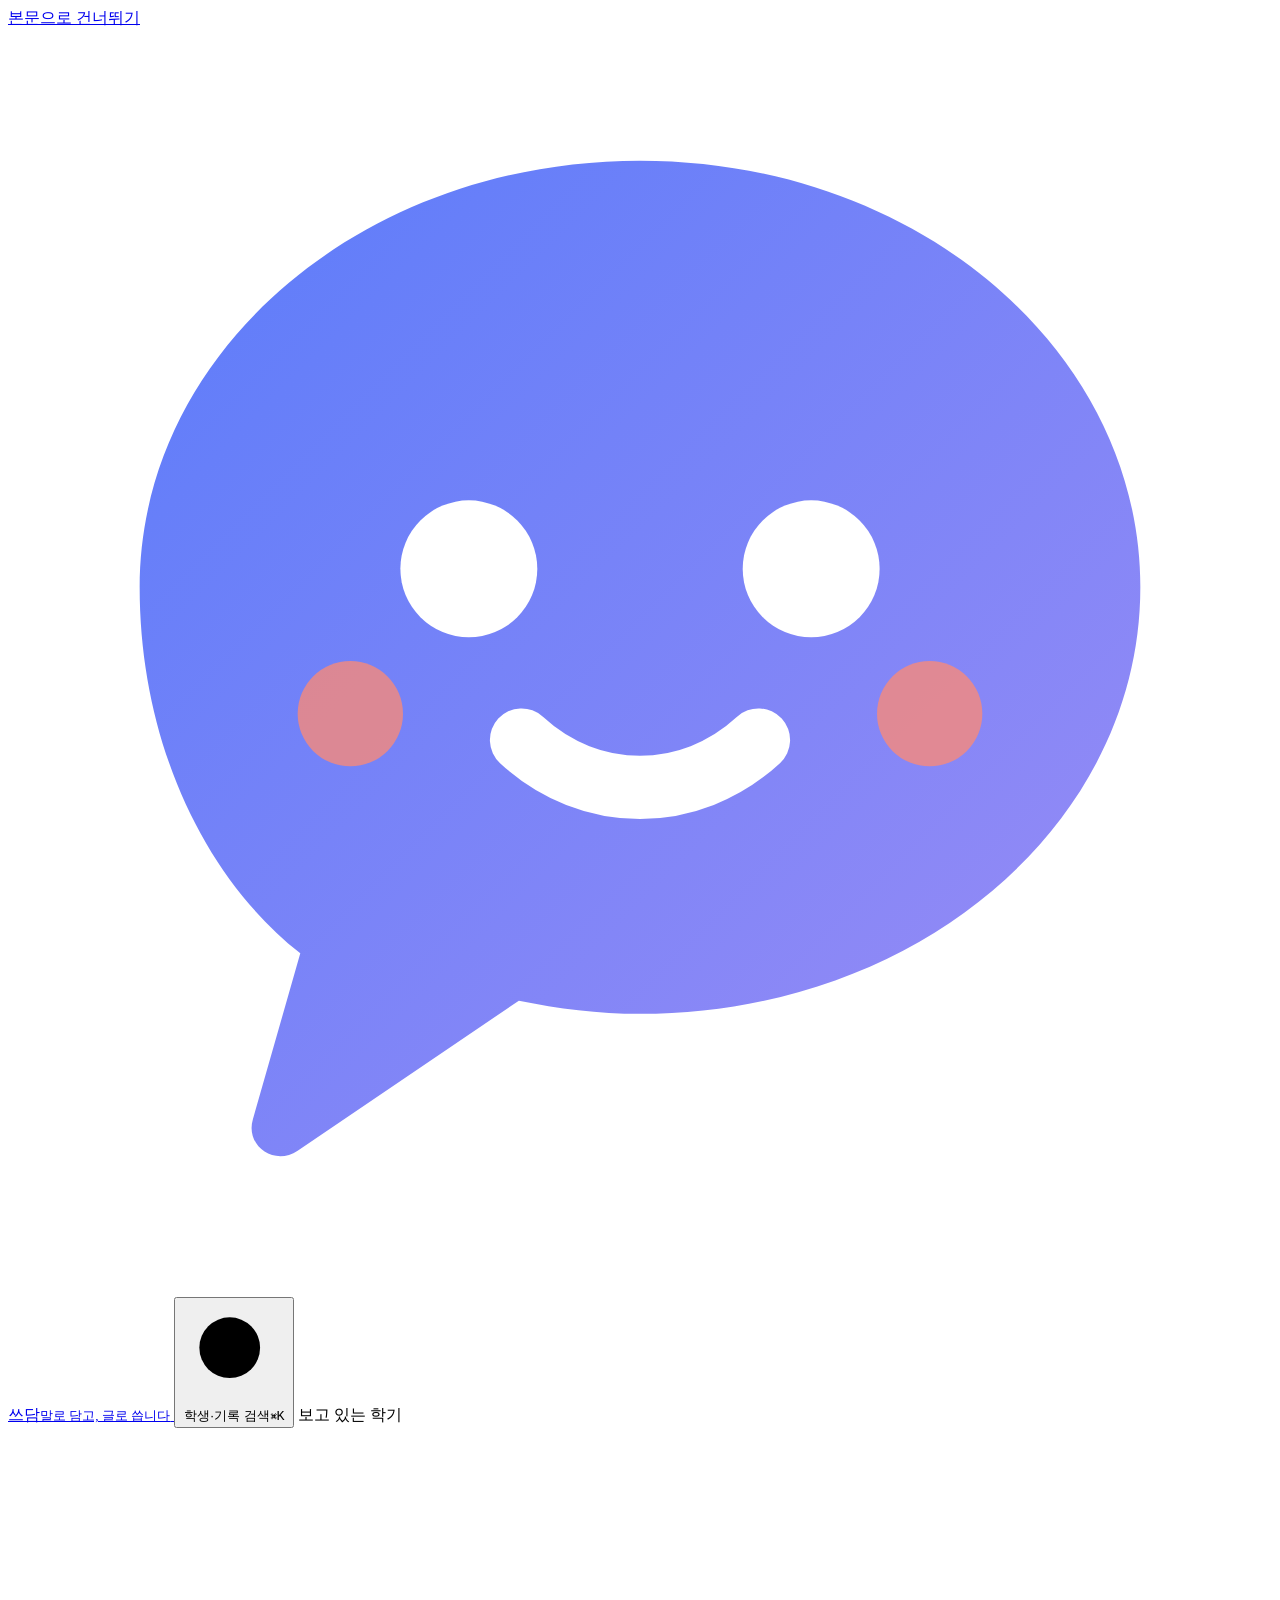
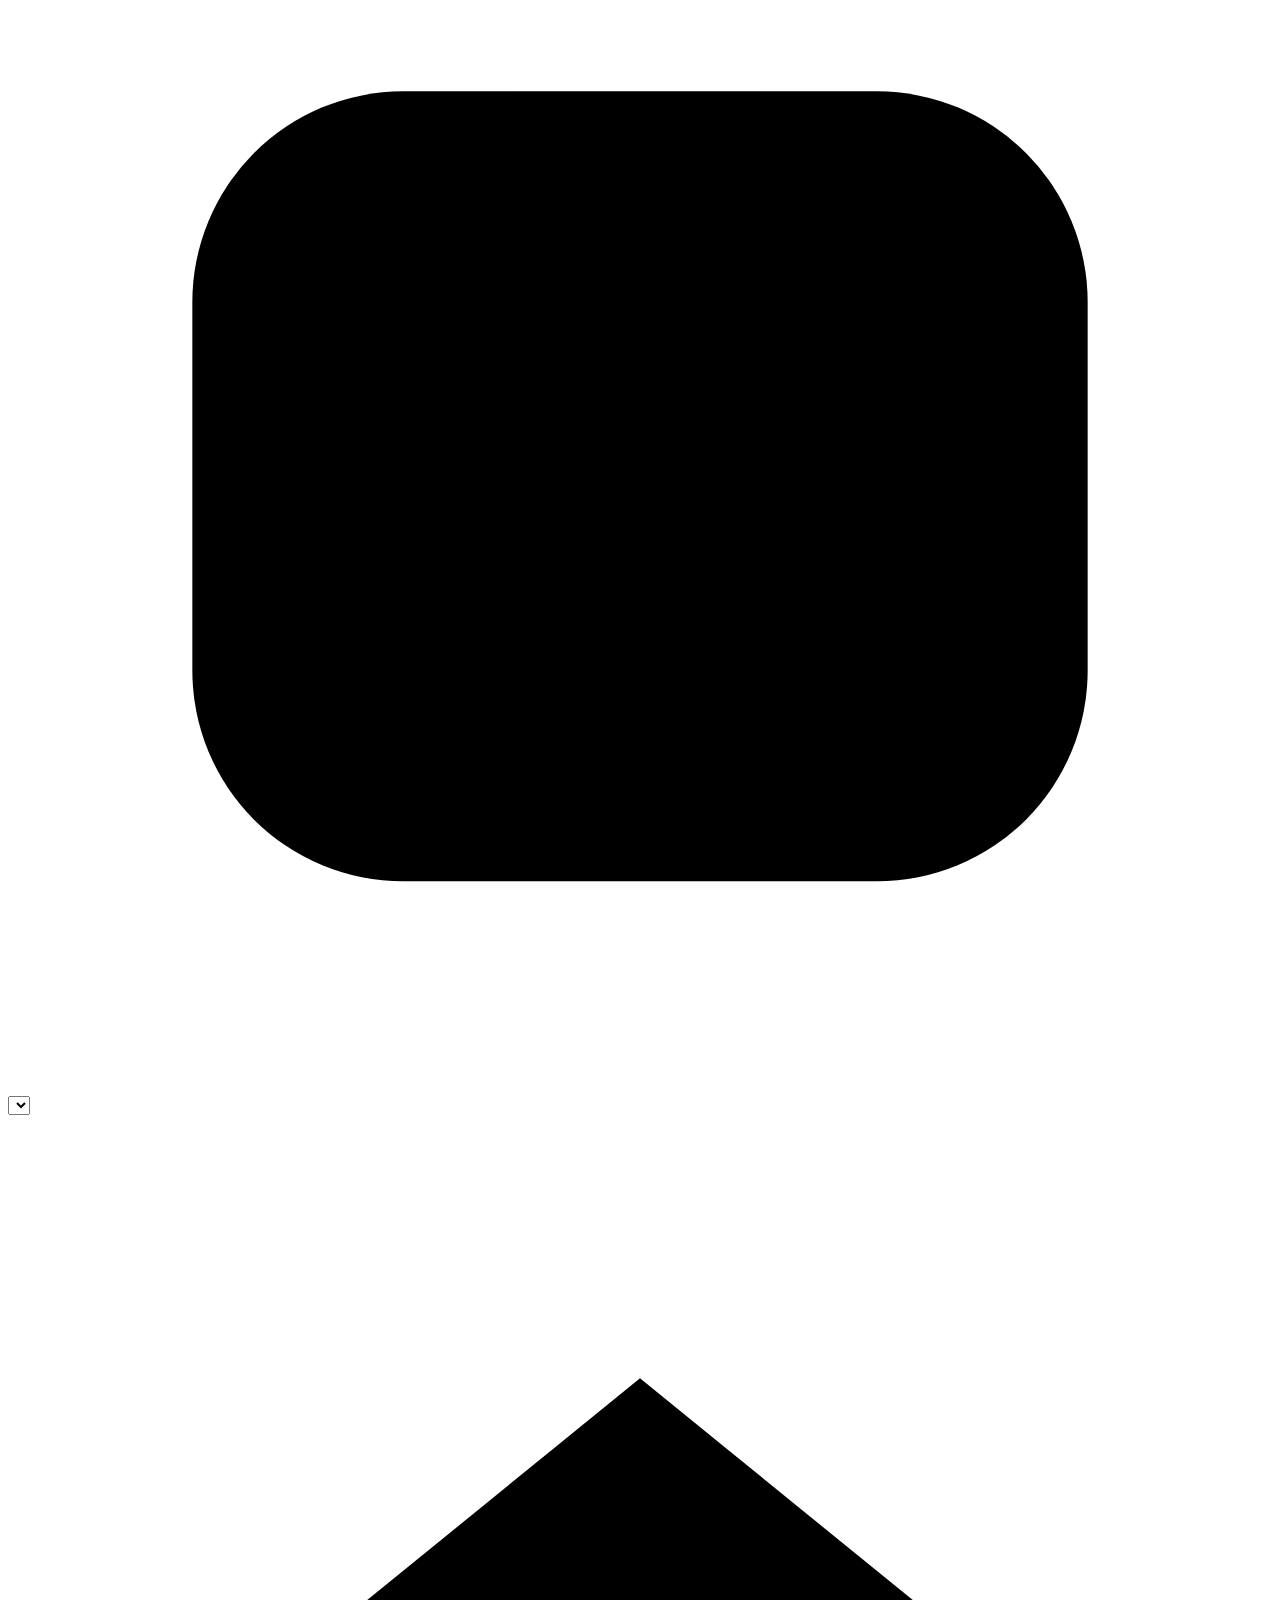
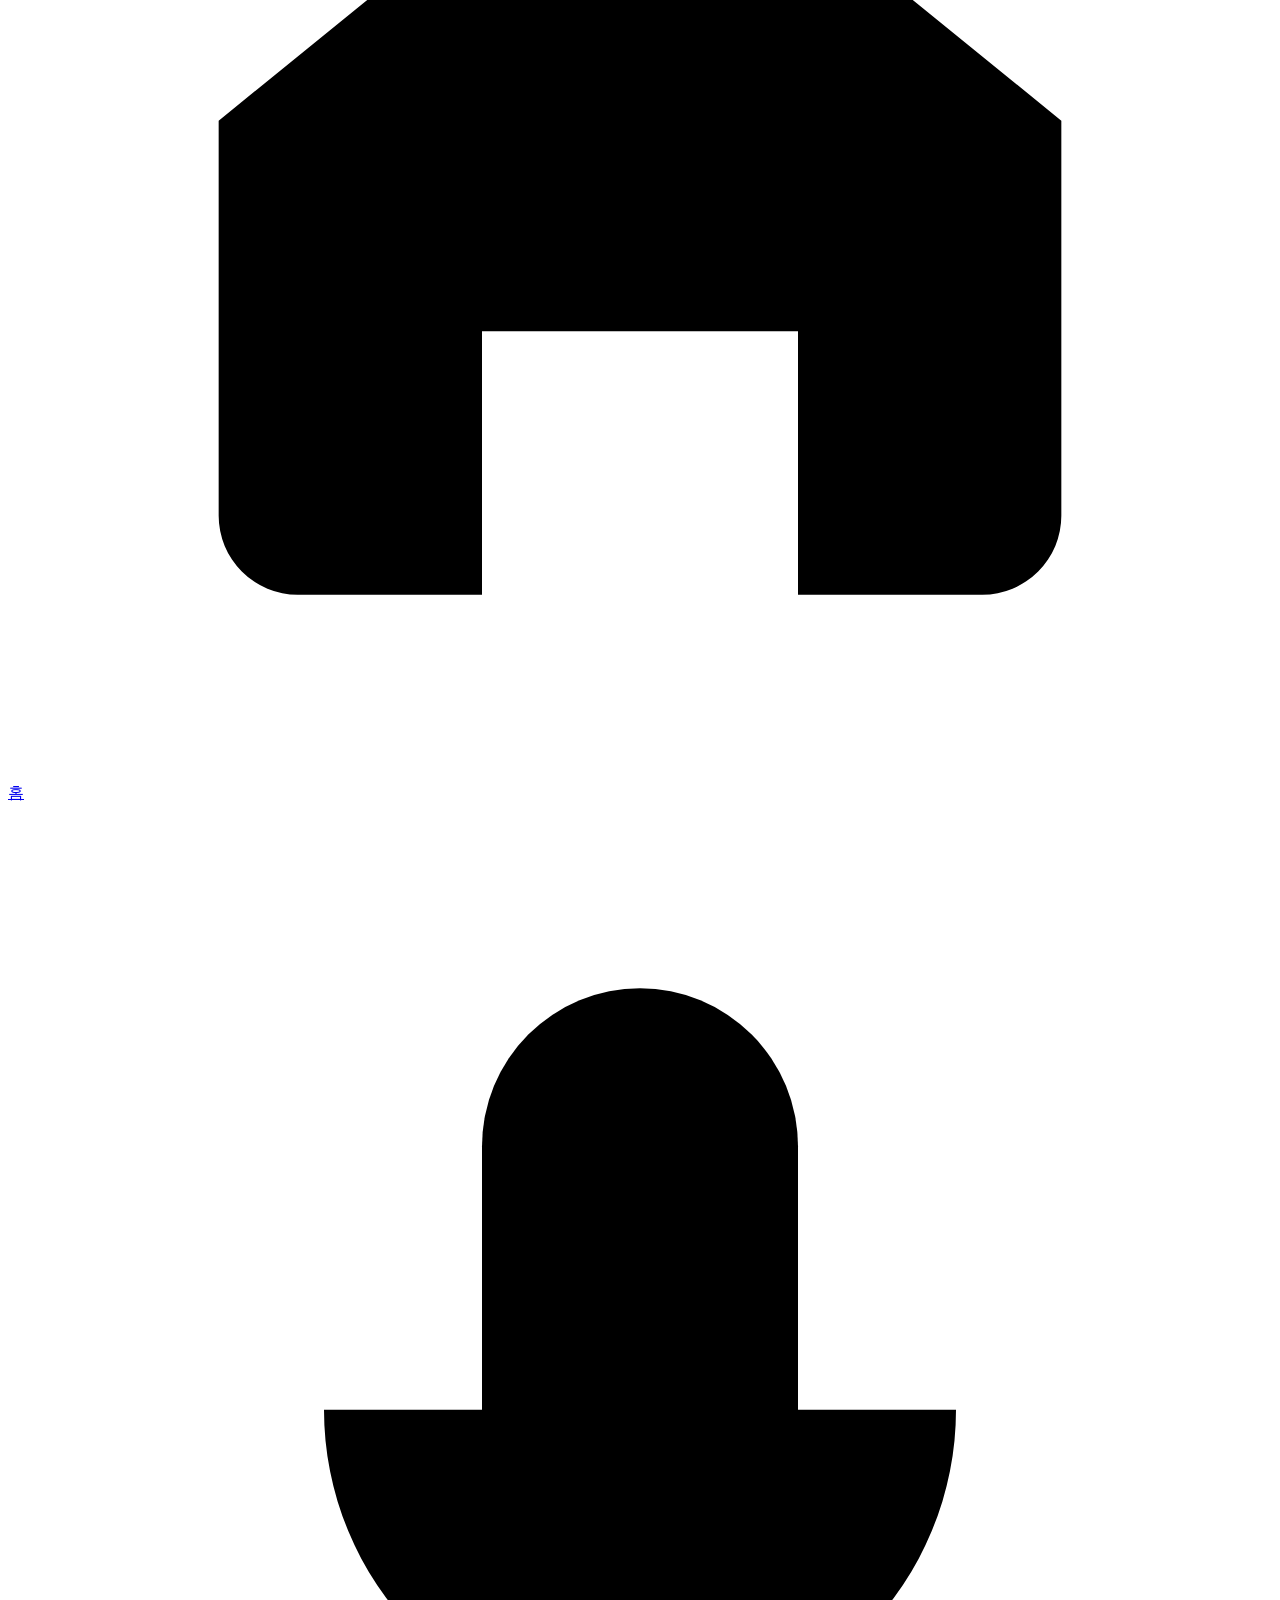
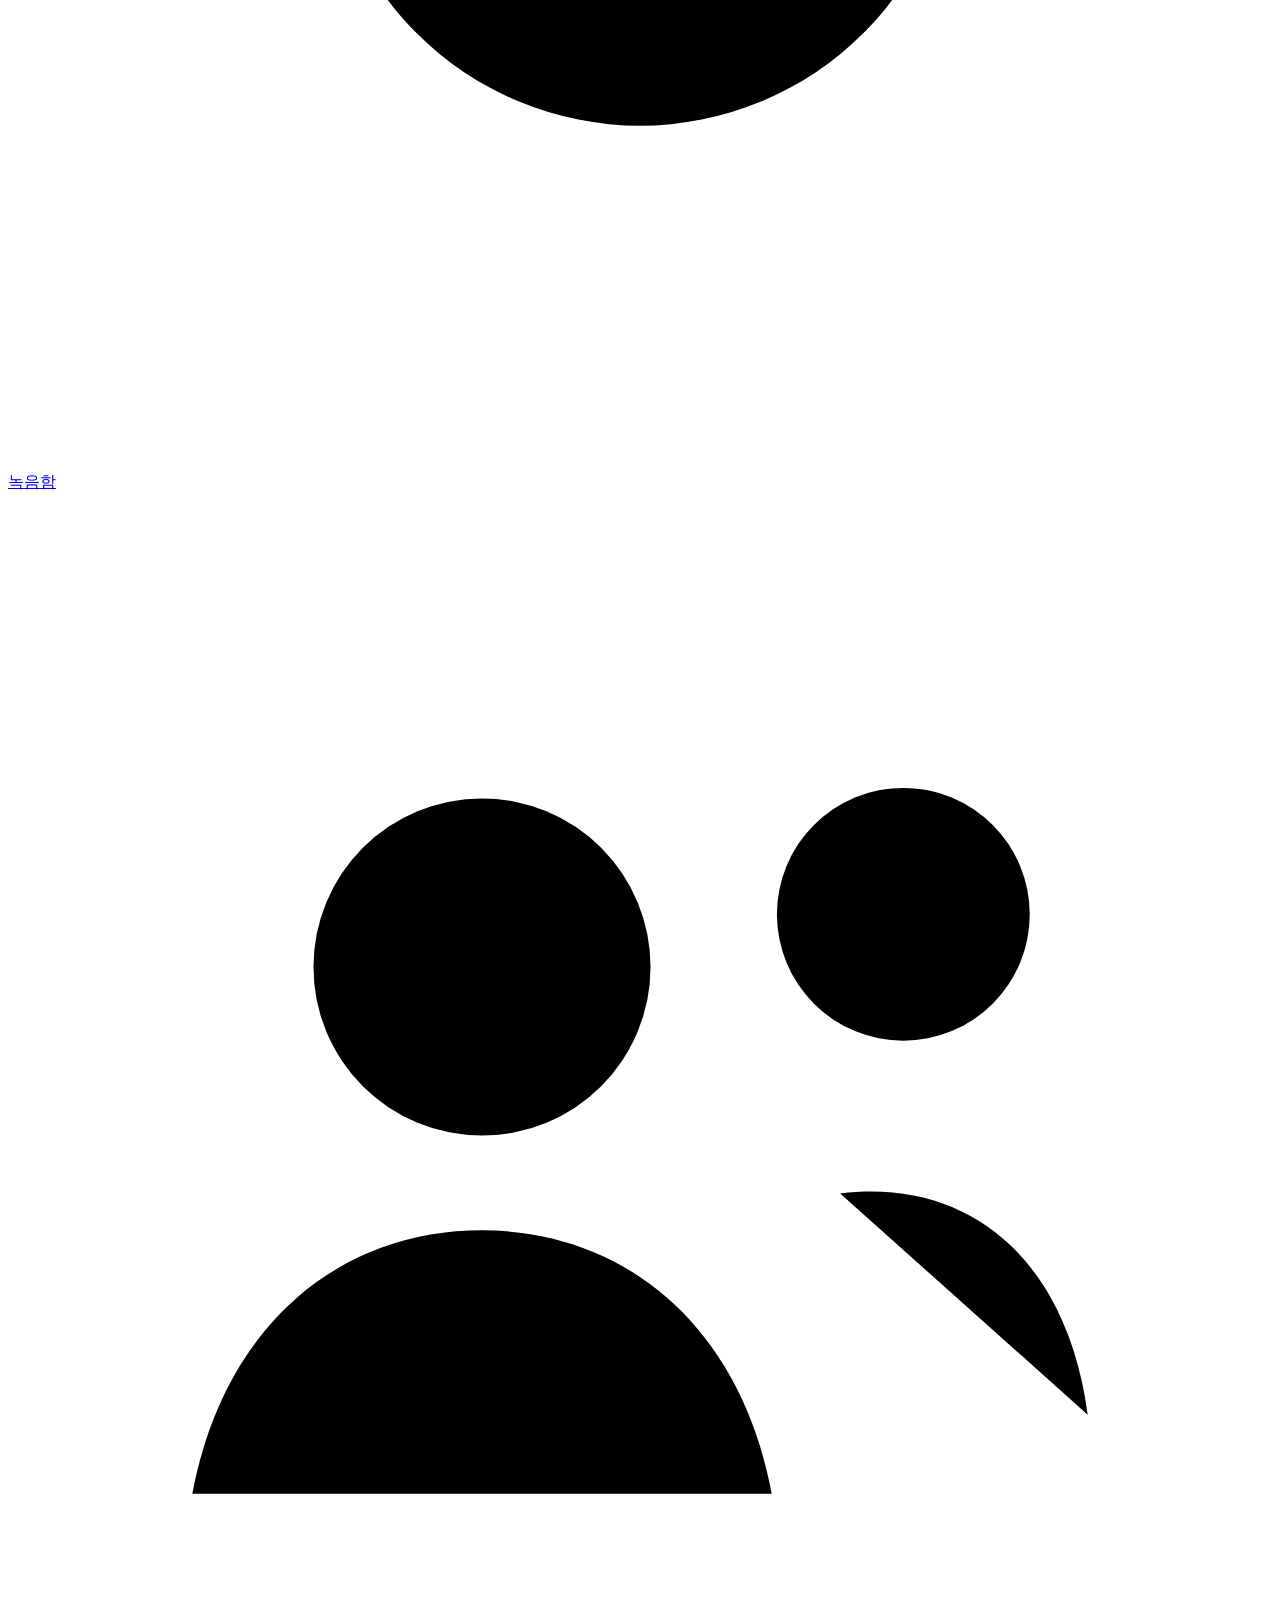
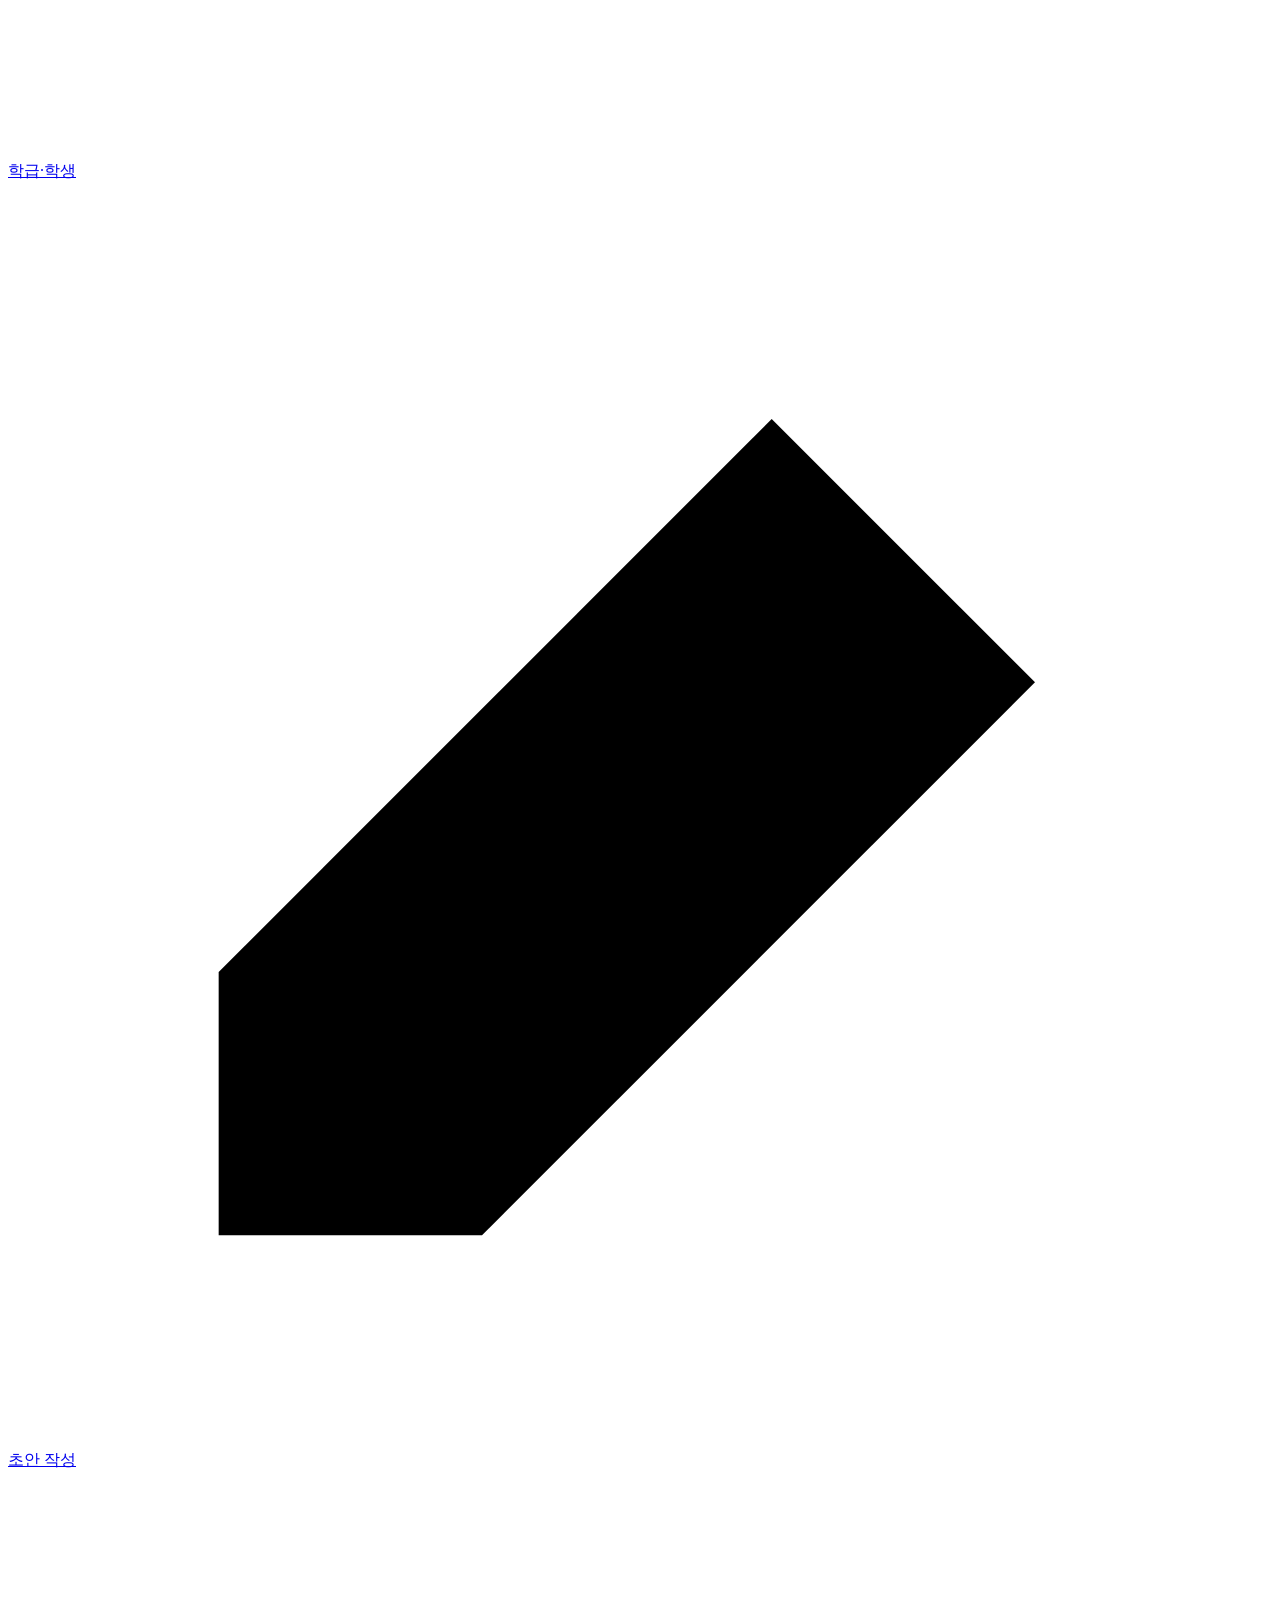
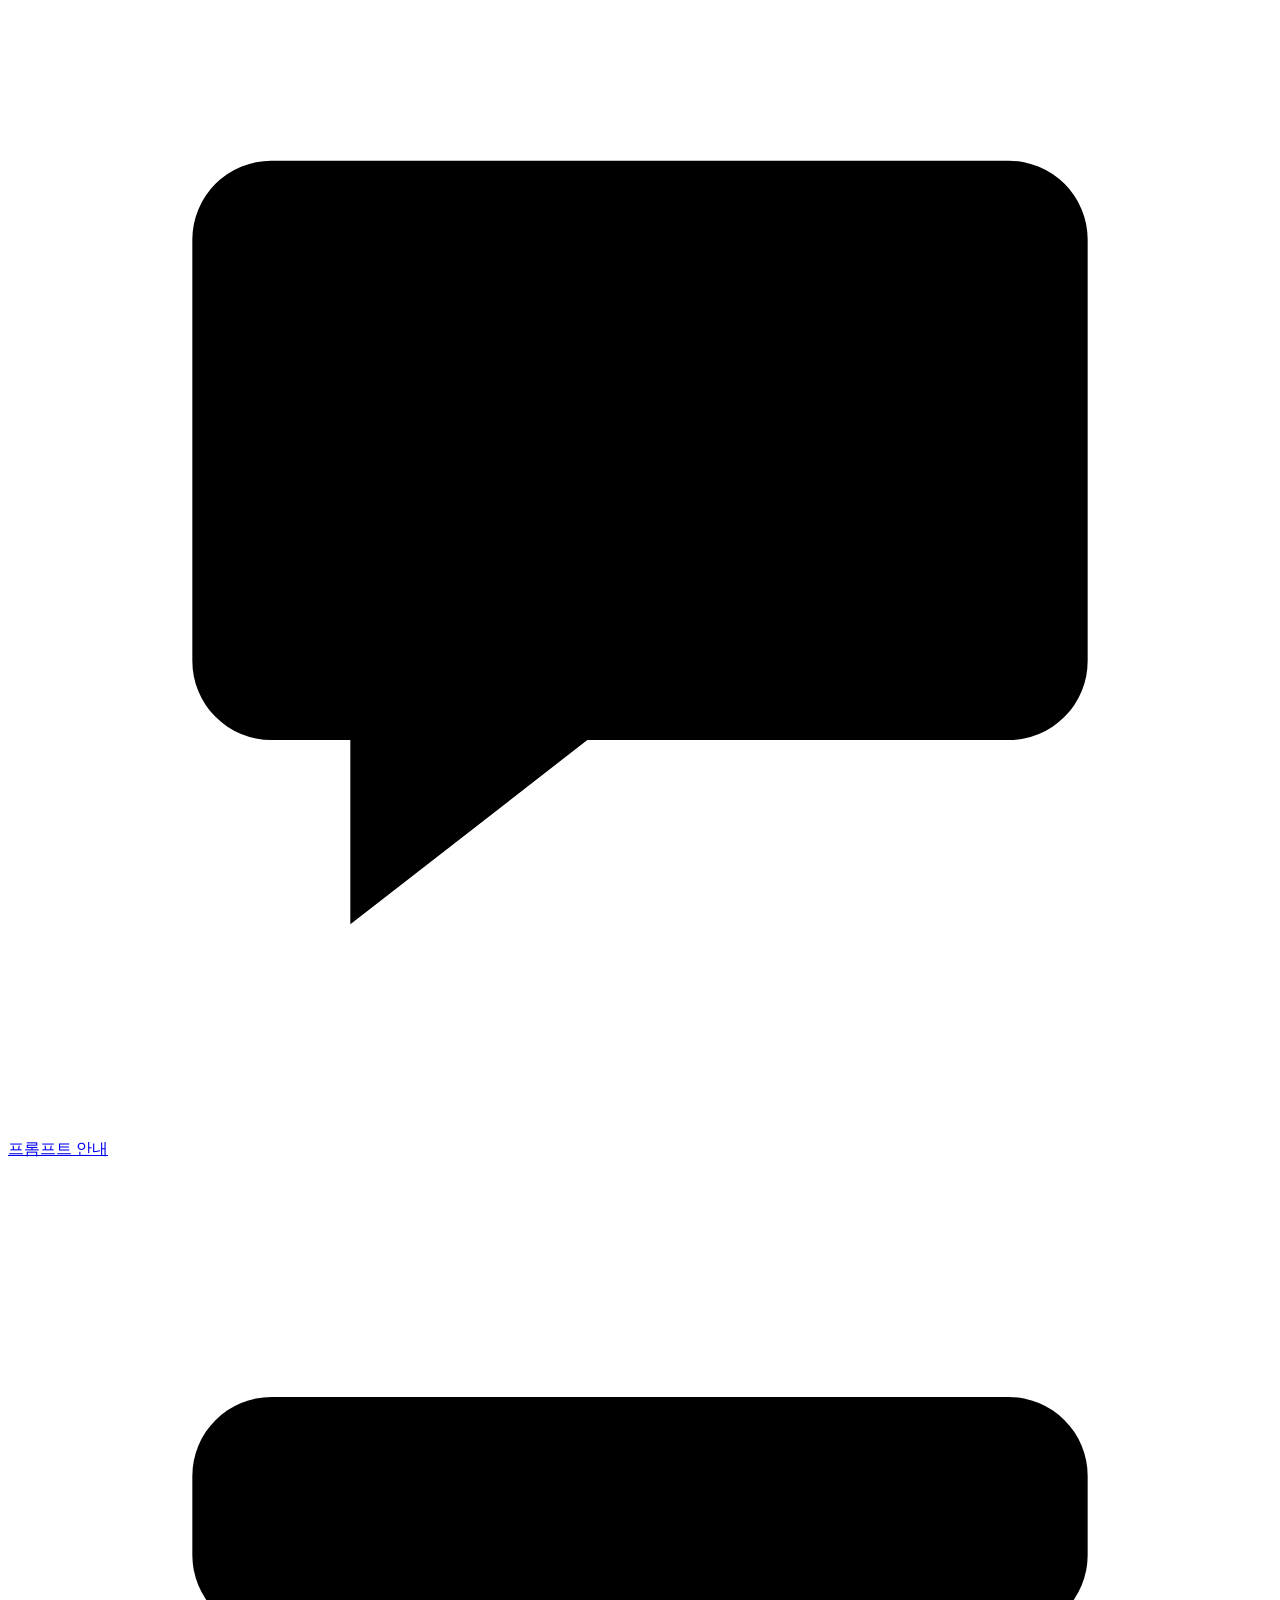
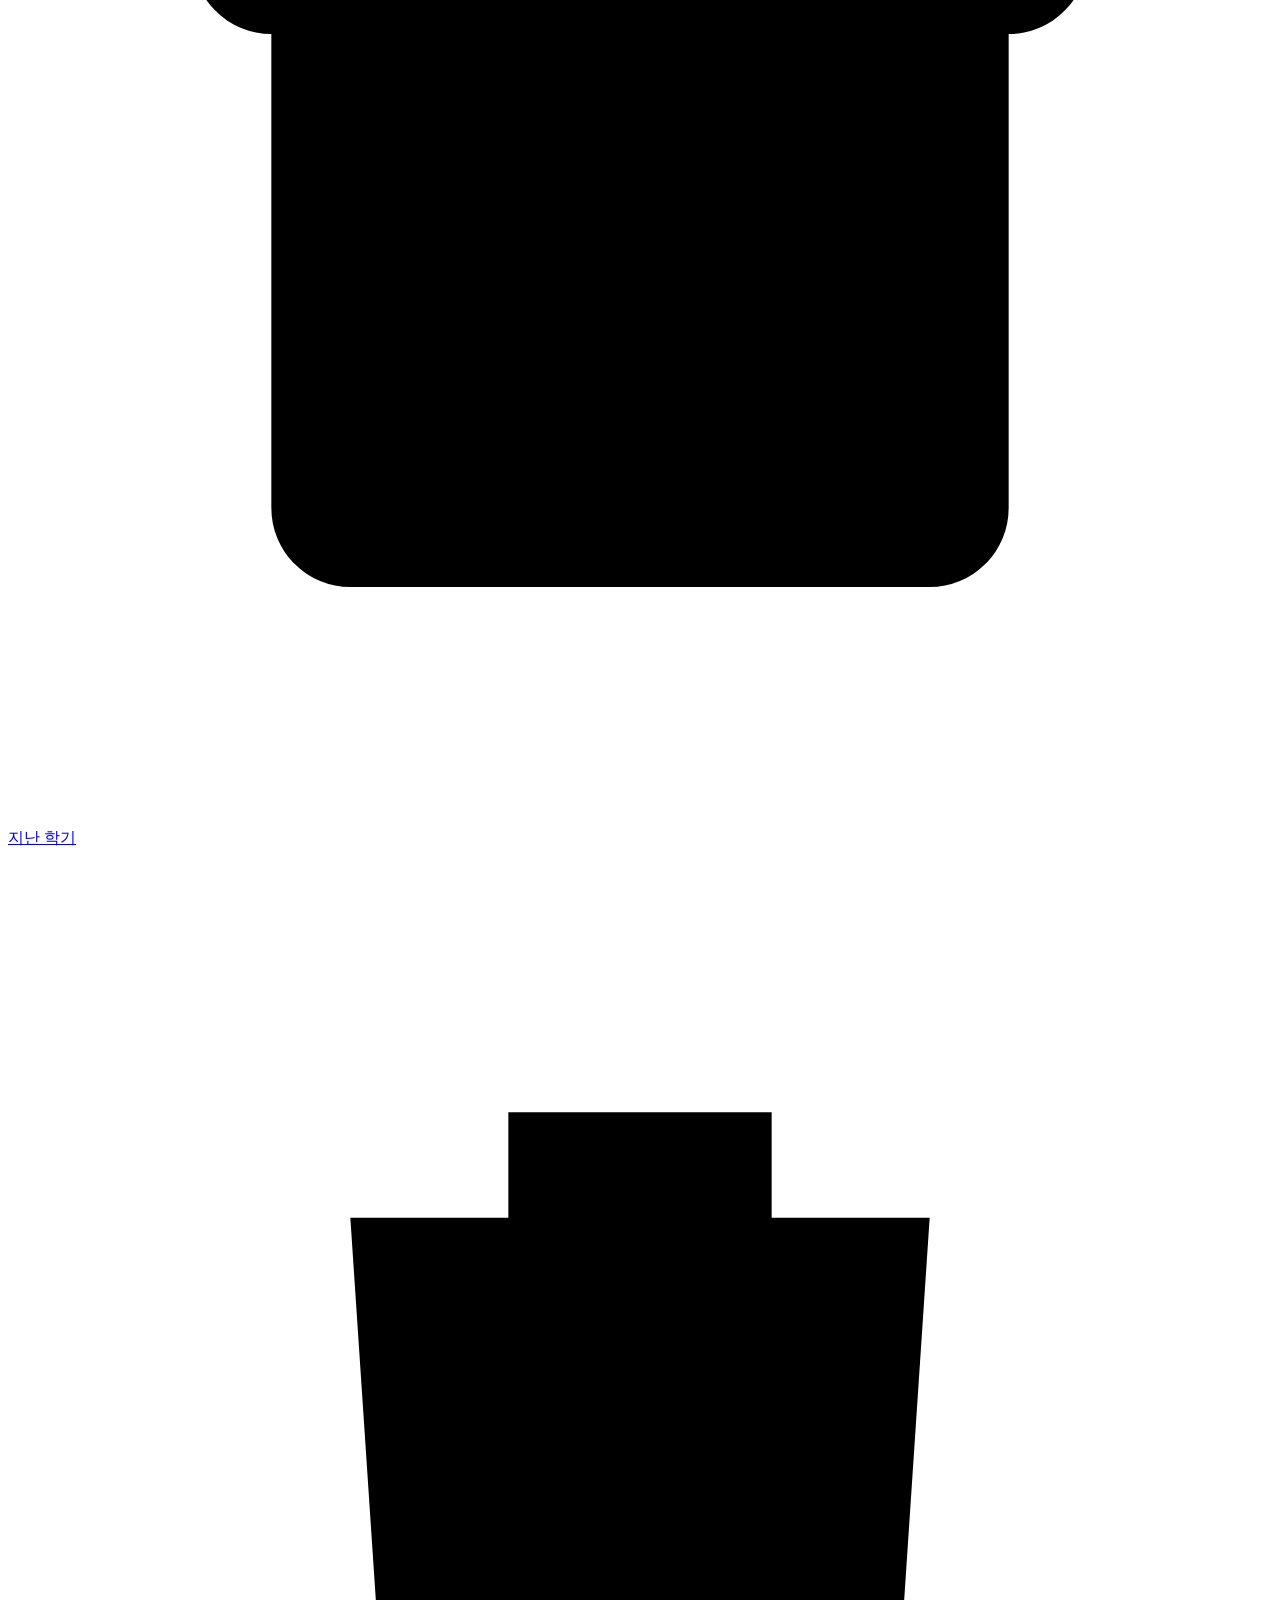
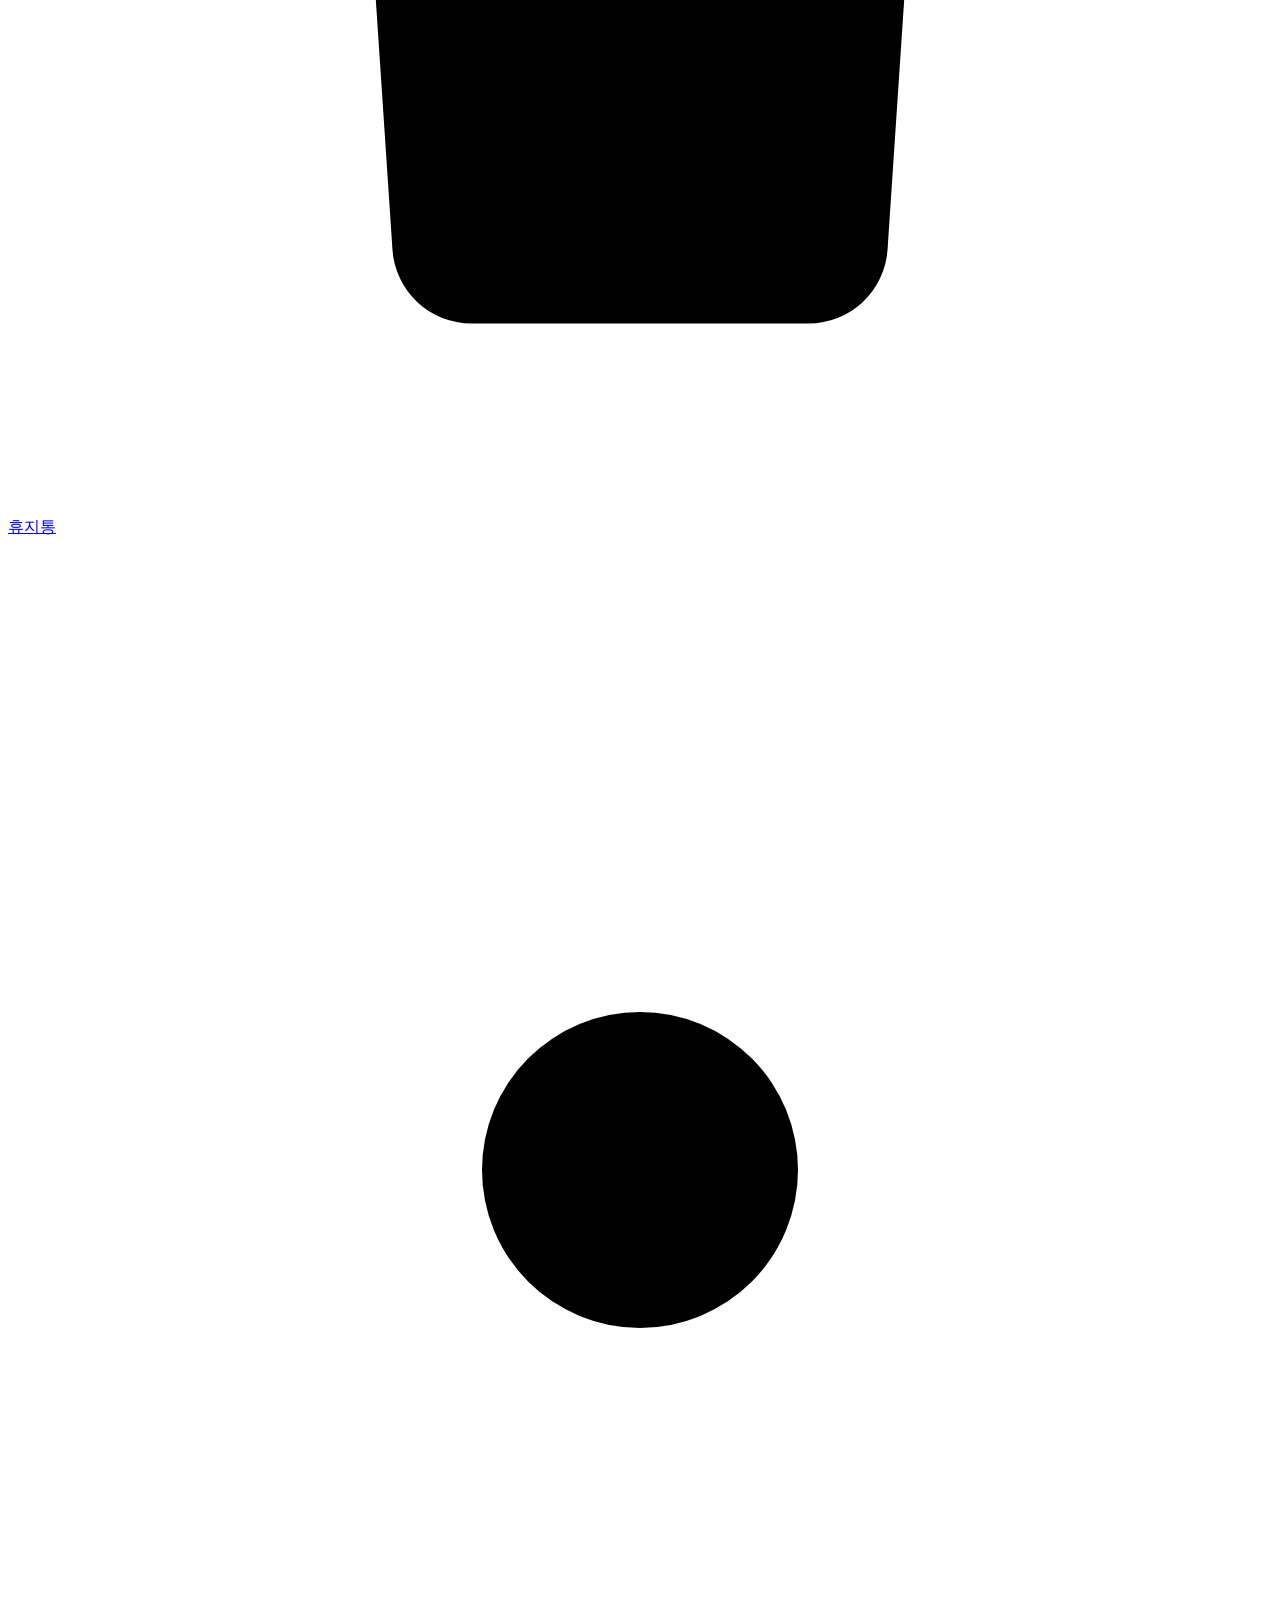
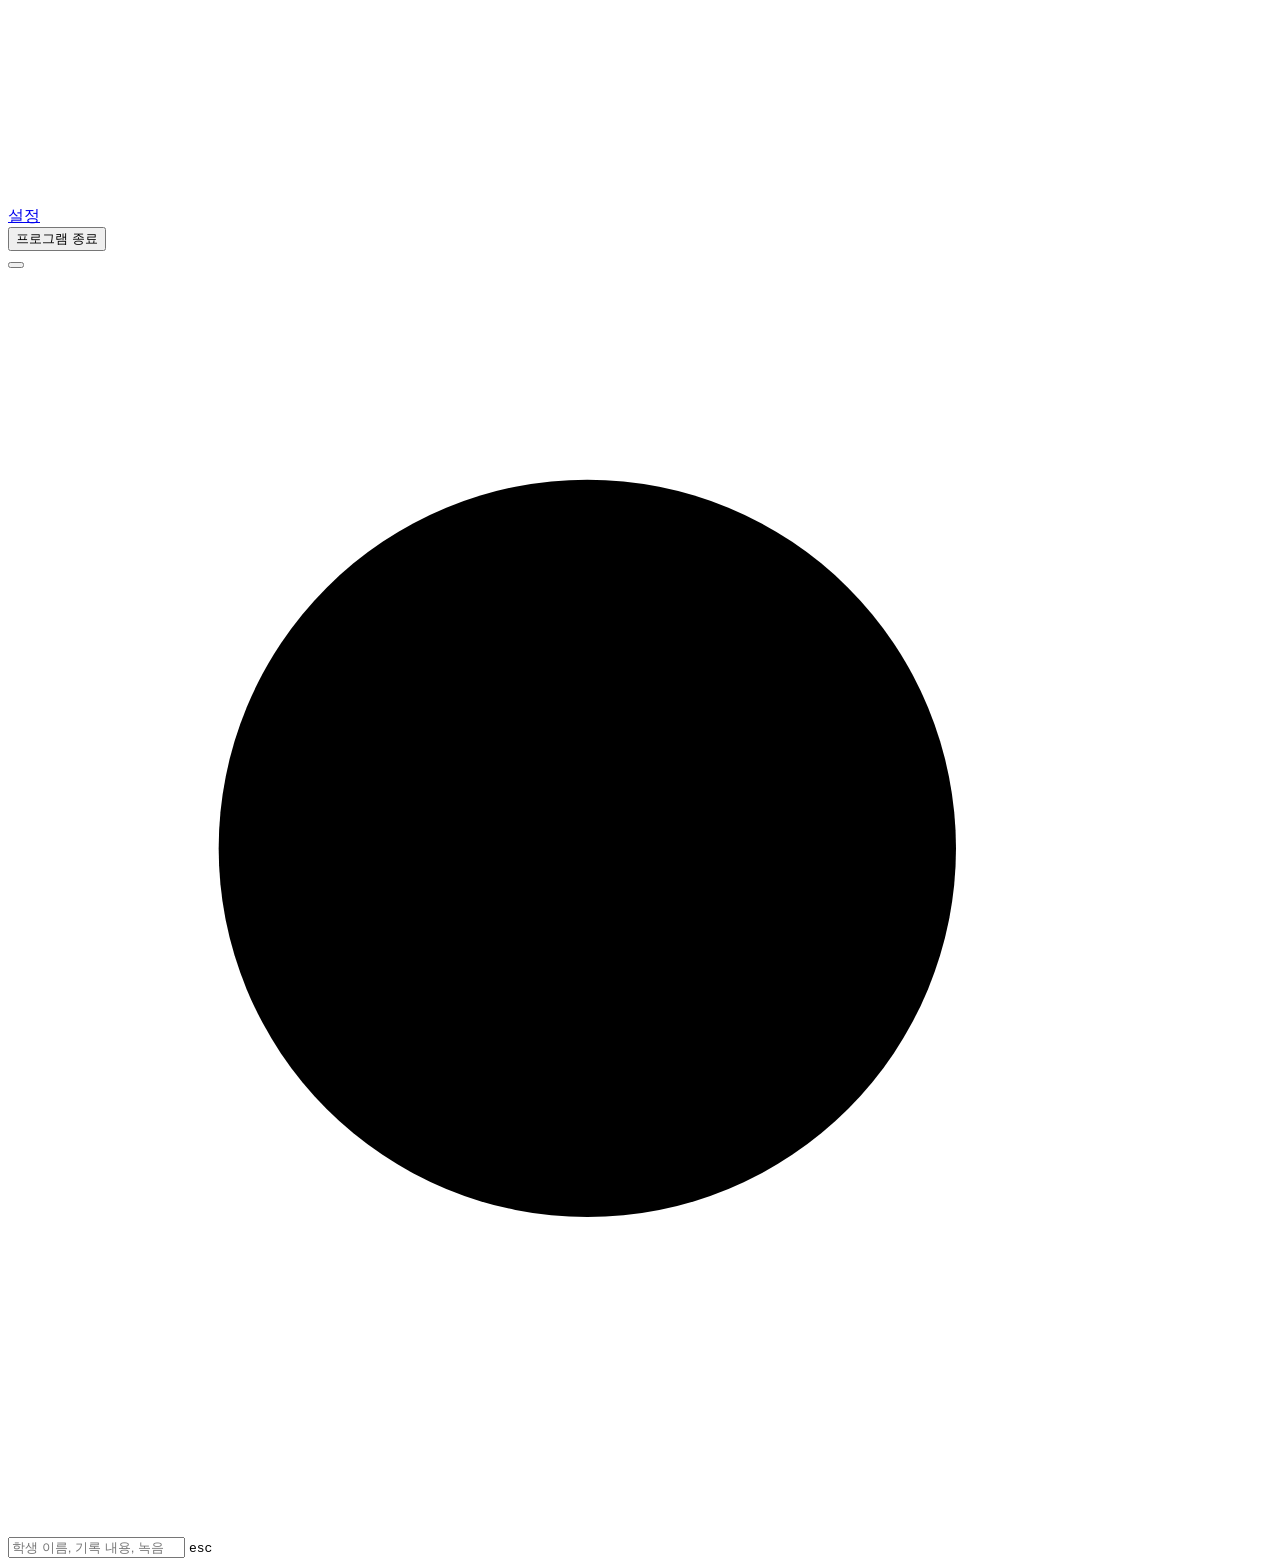
==== app/static/index.html @ 2bc4887a "AI: 기본은 컴퓨터 안 AI, 학생·반 전체 초안 옆에 늘 'ChatGPT·Gemini로 쓰기'(프롬프트 복사→답 붙여넣기), Gemini API 키는 고급으로 / 'AI 없이'" ====
<!doctype html>
<html lang="ko">
<head>
<meta charset="utf-8">
<meta name="viewport" content="width=device-width, initial-scale=1">
<title>쓰담</title>
<link rel="stylesheet" href="/style.css">
<link rel="icon" href="/icon-192.png">
<link rel="manifest" href="/manifest.json">
<meta name="theme-color" content="#5B7CFA">
<meta name="color-scheme" content="light dark">
</head>
<body>
<a class="skip-link" href="#view">본문으로 건너뛰기</a>
<div class="layout">
  <aside class="sidebar" aria-label="메뉴">
    <a class="brand" href="#/" data-home="1" aria-label="쓰담 홈으로">
      <svg class="mascot" viewBox="0 0 48 48" aria-hidden="true" focusable="false">
        <defs><linearGradient id="mg" x1="0" y1="0" x2="1" y2="1"><stop offset="0" stop-color="#5B7CFA"/><stop offset="1" stop-color="#9B8CF5"/></linearGradient></defs>
        <path d="M24 5c10.5 0 19 7.2 19 16.2S34.5 37.4 24 37.4c-1.6 0-3.1-.2-4.6-.5L11 42.6c-.9.6-2-.2-1.7-1.2l1.8-6.3C7.4 32.2 5 27 5 21.2 5 12.2 13.5 5 24 5z" fill="url(#mg)"/>
        <circle cx="17.5" cy="20.5" r="2.6" fill="#fff"/><circle cx="30.5" cy="20.5" r="2.6" fill="#fff"/>
        <path d="M19.5 27c2.6 2.4 6.4 2.4 9 0" stroke="#fff" stroke-width="2.4" stroke-linecap="round" fill="none"/>
        <circle cx="13" cy="26" r="2" fill="#FF8A73" opacity=".75"/><circle cx="35" cy="26" r="2" fill="#FF8A73" opacity=".75"/>
      </svg>
      <span class="brand-text">쓰담<small>말로 담고, 글로 씁니다</small></span>
    </a>
    <button class="search-trigger" id="search-open" type="button" aria-label="검색 열기 (⌘K)">
      <svg viewBox="0 0 24 24" aria-hidden="true"><circle cx="11" cy="11" r="7"/><path d="m20 20-3.5-3.5"/></svg>
      <span>학생·기록 검색</span><kbd id="search-kbd">⌘K</kbd>
    </button>
    <label class="term-switch" title="학기 바꾸기">
      <span class="sr-only">보고 있는 학기</span>
      <svg viewBox="0 0 24 24" aria-hidden="true"><rect x="3.5" y="5" width="17" height="15" rx="4"/><path d="M8 3v4M16 3v4M3.5 10h17"/></svg>
      <select id="term-select" aria-label="보고 있는 학기"></select>
    </label>
    <nav aria-label="주 메뉴">
      <a href="#/" data-nav="dashboard"><svg viewBox="0 0 24 24" aria-hidden="true"><path d="M4 11.5 12 5l8 6.5V19a1.5 1.5 0 0 1-1.5 1.5H15v-5H9v5H5.5A1.5 1.5 0 0 1 4 19z"/></svg><span>홈</span></a>
      <a href="#/recordings" data-nav="recordings"><svg viewBox="0 0 24 24" aria-hidden="true"><rect x="9" y="3.5" width="6" height="11" rx="3"/><path d="M6 11.5a6 6 0 0 0 12 0M12 17.5V20.5"/></svg><span>녹음함</span> <span id="nav-pending" class="pill hidden"></span></a>
      <a href="#/classes" data-nav="classes"><svg viewBox="0 0 24 24" aria-hidden="true"><circle cx="9" cy="9" r="3.2"/><path d="M3.5 19c.6-3.2 2.8-5 5.5-5s4.9 1.8 5.5 5"/><circle cx="17" cy="8" r="2.4"/><path d="M15.8 13.3c2.4-.3 4.3 1.2 4.7 4.2"/></svg><span>학급·학생</span></a>
      <a href="#/drafts" data-nav="drafts"><svg viewBox="0 0 24 24" aria-hidden="true"><path d="M14.5 4.5 19.5 9.5 9 20H4v-5z"/><path d="M12.5 6.5l5 5"/></svg><span>초안 작성</span></a>
      <a href="#/prompts" data-nav="prompts"><svg viewBox="0 0 24 24" aria-hidden="true"><path d="M5 5.5h14a1.5 1.5 0 0 1 1.5 1.5v8a1.5 1.5 0 0 1-1.5 1.5h-8l-4.5 3.5v-3.5H5A1.5 1.5 0 0 1 3.5 15V7A1.5 1.5 0 0 1 5 5.5z"/><path d="M8 10h8M8 13h5"/></svg><span>프롬프트 안내</span></a>
      <a href="#/archive" data-nav="archive"><svg viewBox="0 0 24 24" aria-hidden="true"><rect x="3.5" y="4.5" width="17" height="4.5" rx="1.5"/><path d="M5 9v9a1.5 1.5 0 0 0 1.5 1.5h11A1.5 1.5 0 0 0 19 18V9M10 13h4"/></svg><span>지난 학기</span></a>
      <a href="#/trash" data-nav="trash"><svg viewBox="0 0 24 24" aria-hidden="true"><path d="M4.5 7h15M9.5 7V5h5v2M6.5 7l.8 12a1.5 1.5 0 0 0 1.5 1.4h6.4a1.5 1.5 0 0 0 1.5-1.4l.8-12"/></svg><span>휴지통</span></a>
      <a href="#/settings" data-nav="settings"><svg viewBox="0 0 24 24" aria-hidden="true"><circle cx="12" cy="12" r="3"/><path d="M12 3.5v2.2M12 18.3v2.2M20.5 12h-2.2M5.7 12H3.5M18 6l-1.6 1.6M7.6 16.4 6 18M18 18l-1.6-1.6M7.6 7.6 6 6"/></svg><span>설정</span></a>
    </nav>
    <div class="sidebar-foot">
      <div id="mode-badge" class="mode-badge"></div>
      <div id="ver-badge" class="mode-badge"></div>
      <button class="link" id="btn-quit" type="button">프로그램 종료</button>
    </div>
  </aside>
  <div class="main-col">
    <div id="update-banner" class="update-banner hidden"></div>
    <div id="term-banner" class="term-banner hidden" role="status"></div>
    <main id="view" class="main" tabindex="-1"></main>
  </div>
</div>

<button id="jobs-fab" class="jobs-fab hidden" type="button"></button>
<div id="jobs-panel" class="jobs-panel hidden"></div>
<div id="toast" class="toast hidden" role="status" aria-live="polite"></div>
<div id="modal" class="modal hidden"><div class="modal-box" id="modal-box" role="dialog" aria-modal="true"></div></div>
<div id="search" class="search-overlay hidden">
  <div class="search-box" role="dialog" aria-modal="true" aria-label="검색">
    <div class="search-input">
      <svg viewBox="0 0 24 24" aria-hidden="true"><circle cx="11" cy="11" r="7"/><path d="m20 20-3.5-3.5"/></svg>
      <input id="search-q" type="search" placeholder="학생 이름, 기록 내용, 녹음 제목…" autocomplete="off" aria-label="검색어" aria-controls="search-results">
      <kbd>esc</kbd>
    </div>
    <div id="search-results" class="search-results" role="listbox" aria-label="검색 결과"></div>
  </div>
</div>

<script src="/vendor/qrcode.js"></script>
<script src="/app.js"></script>
</body>
</html>
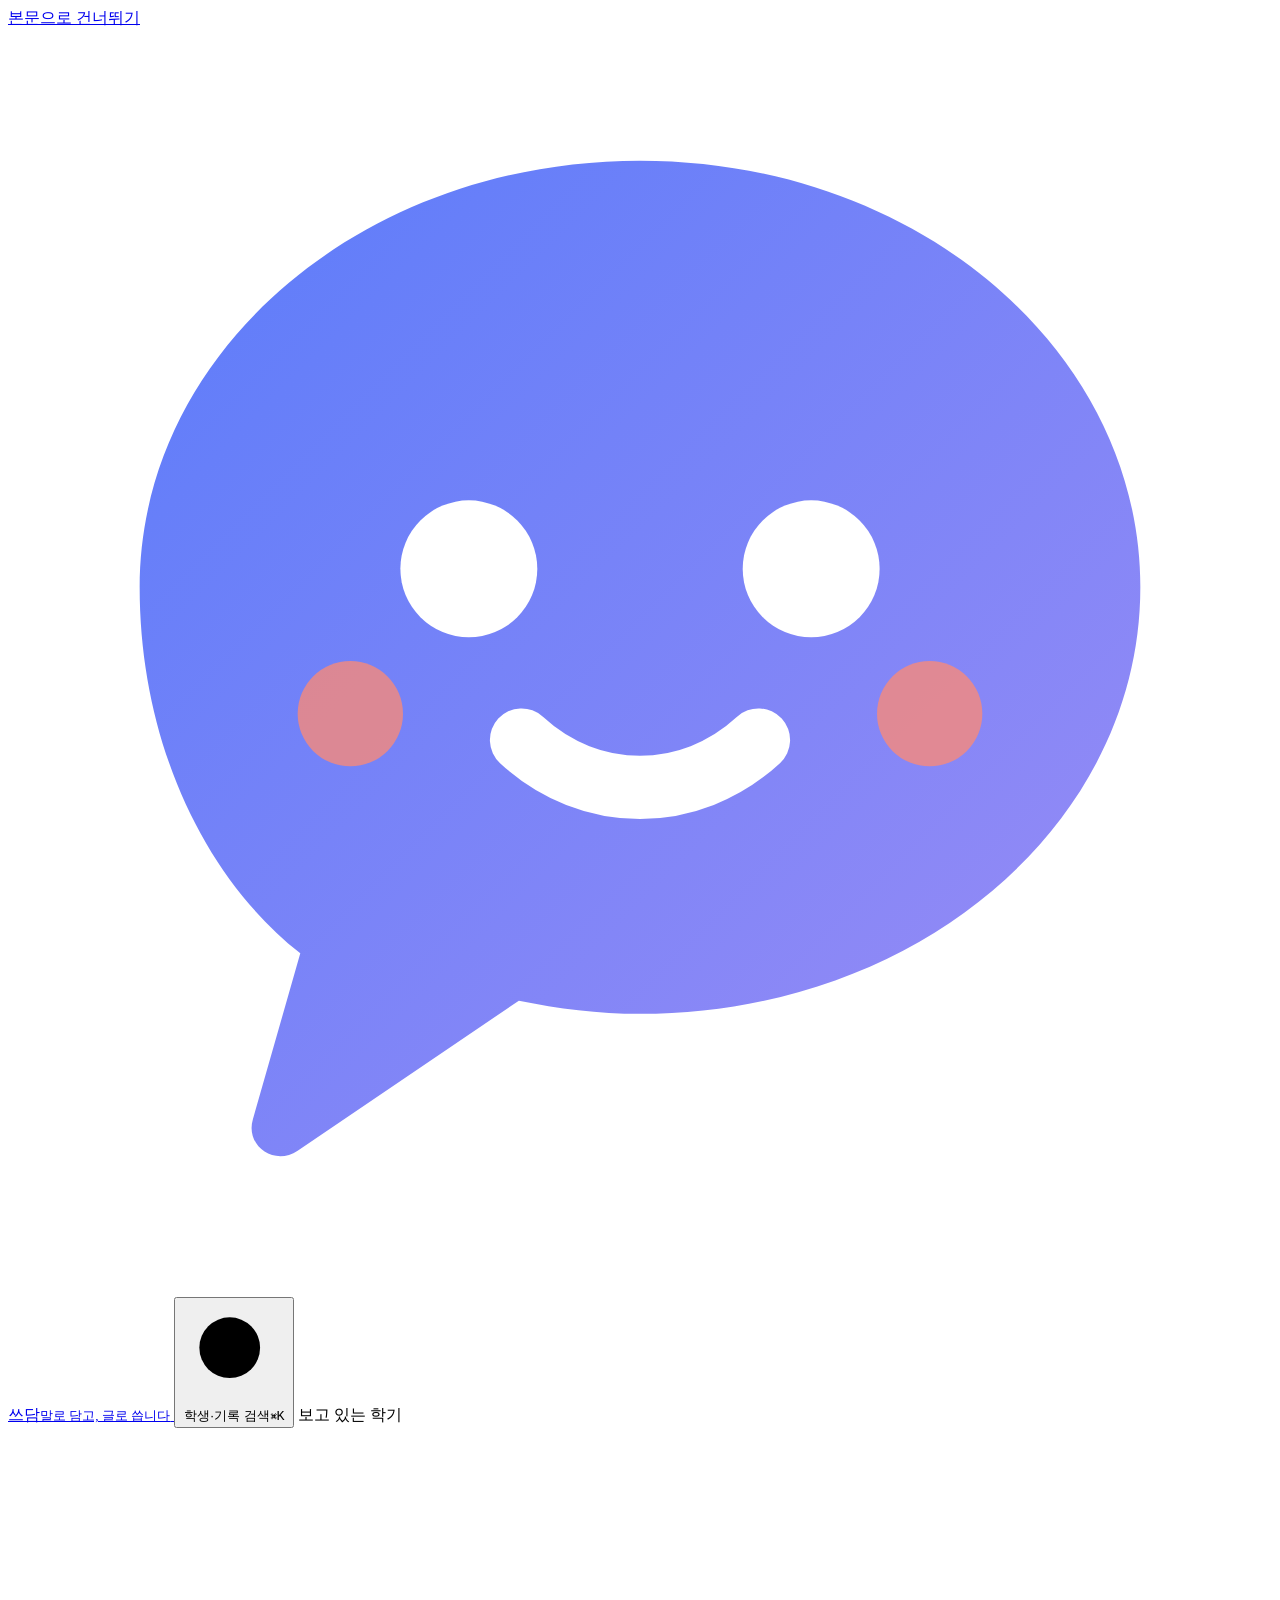
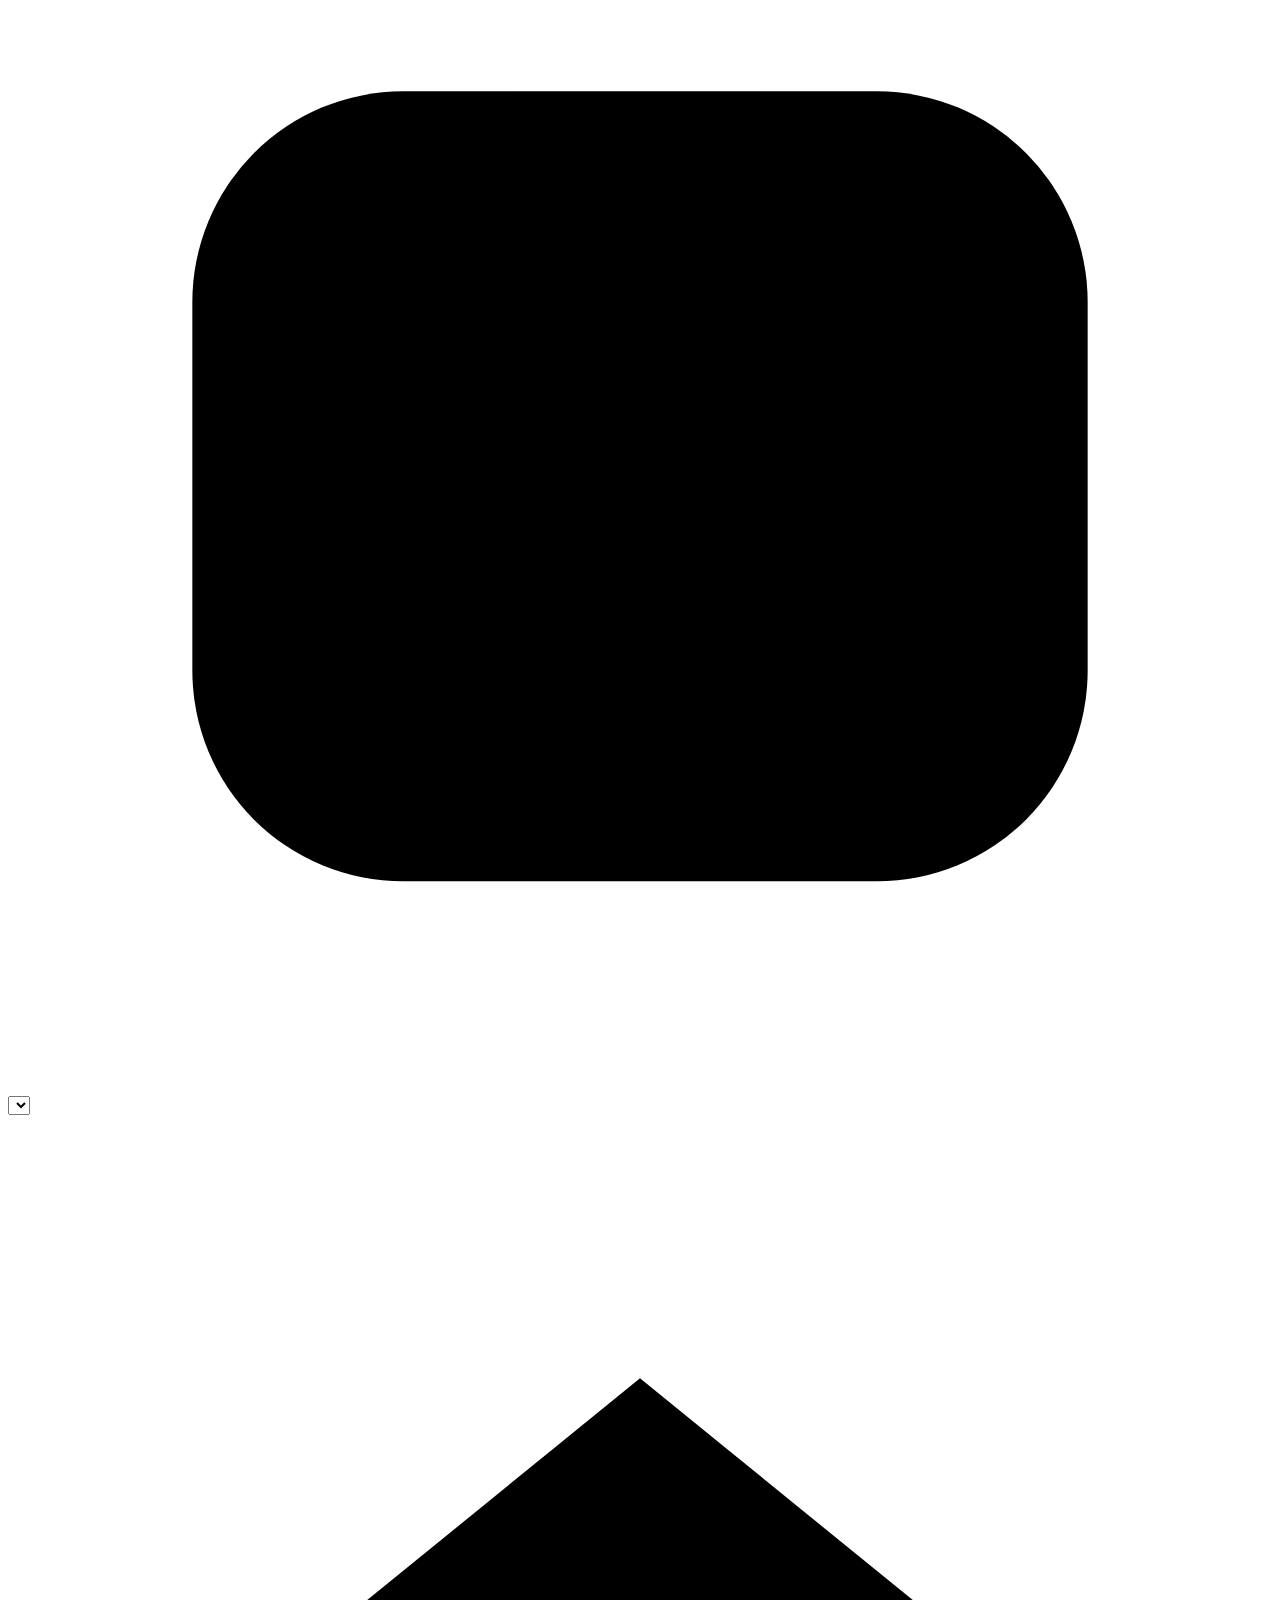
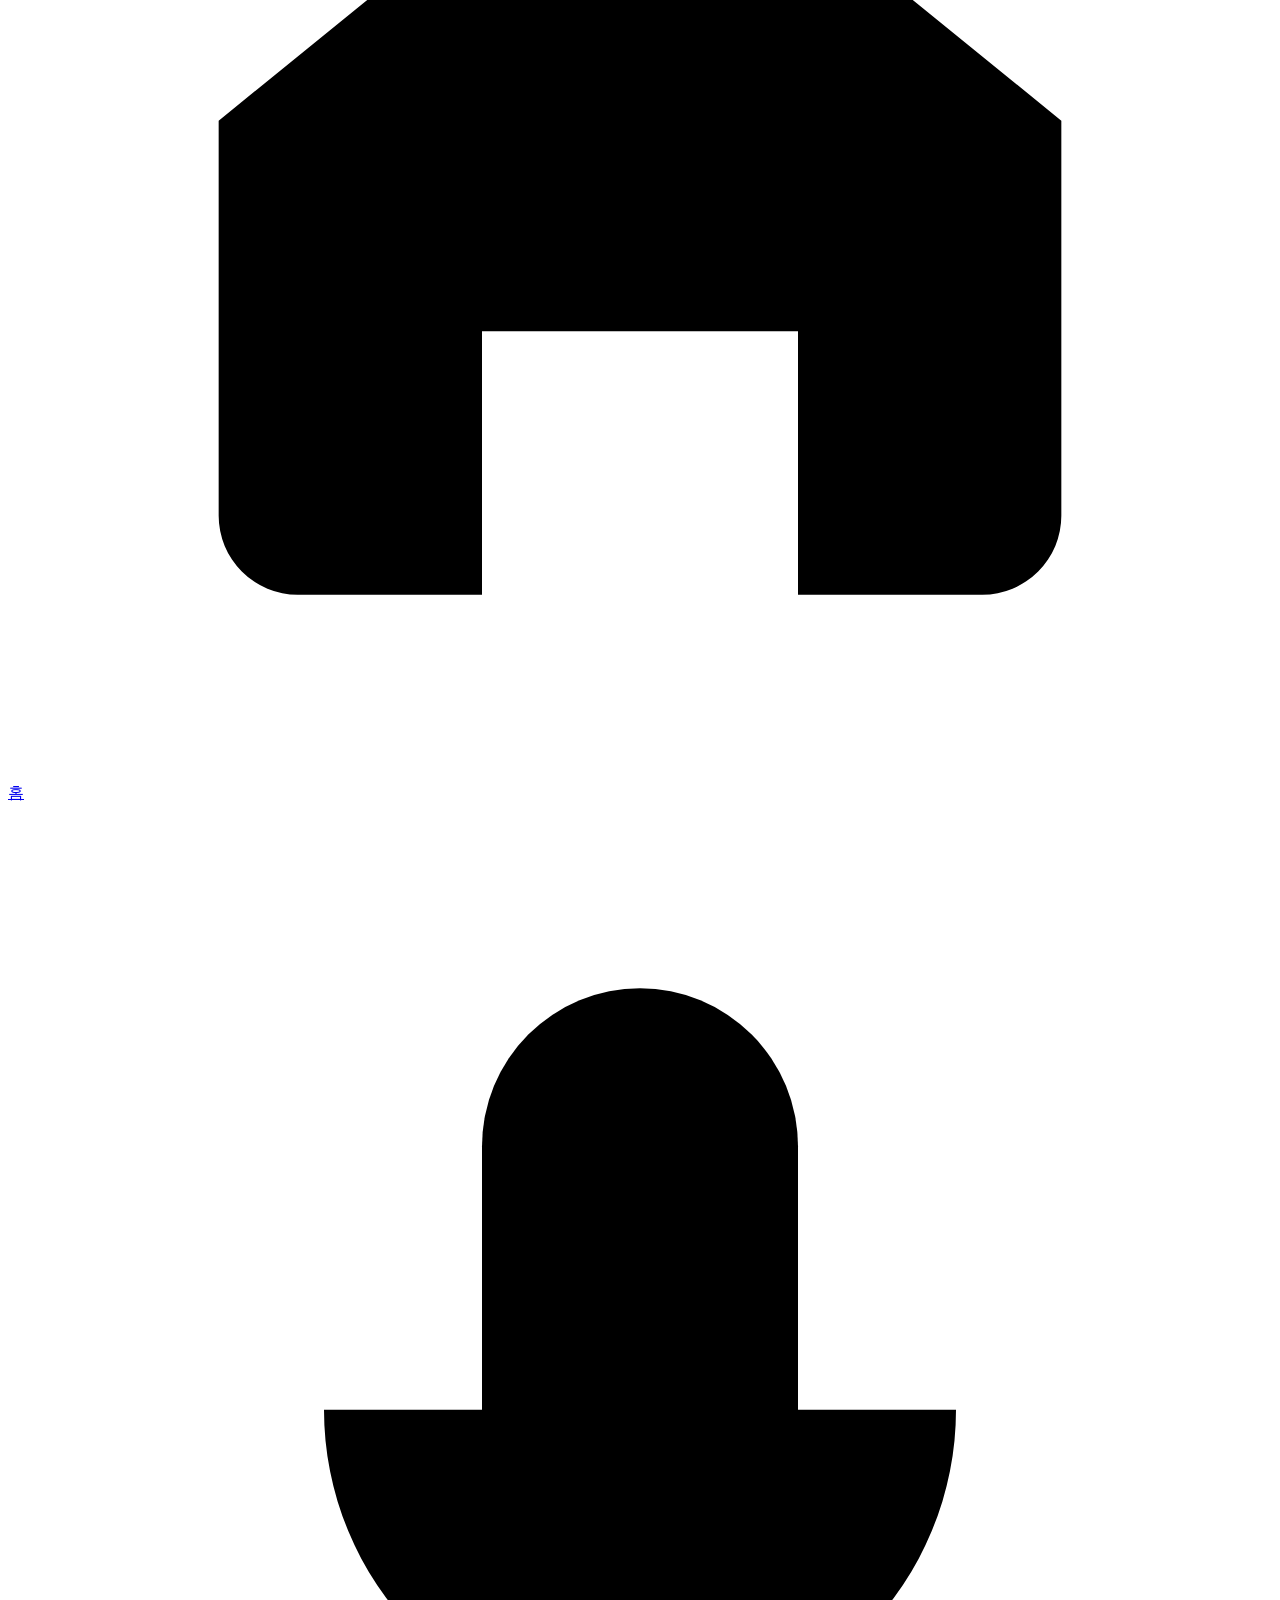
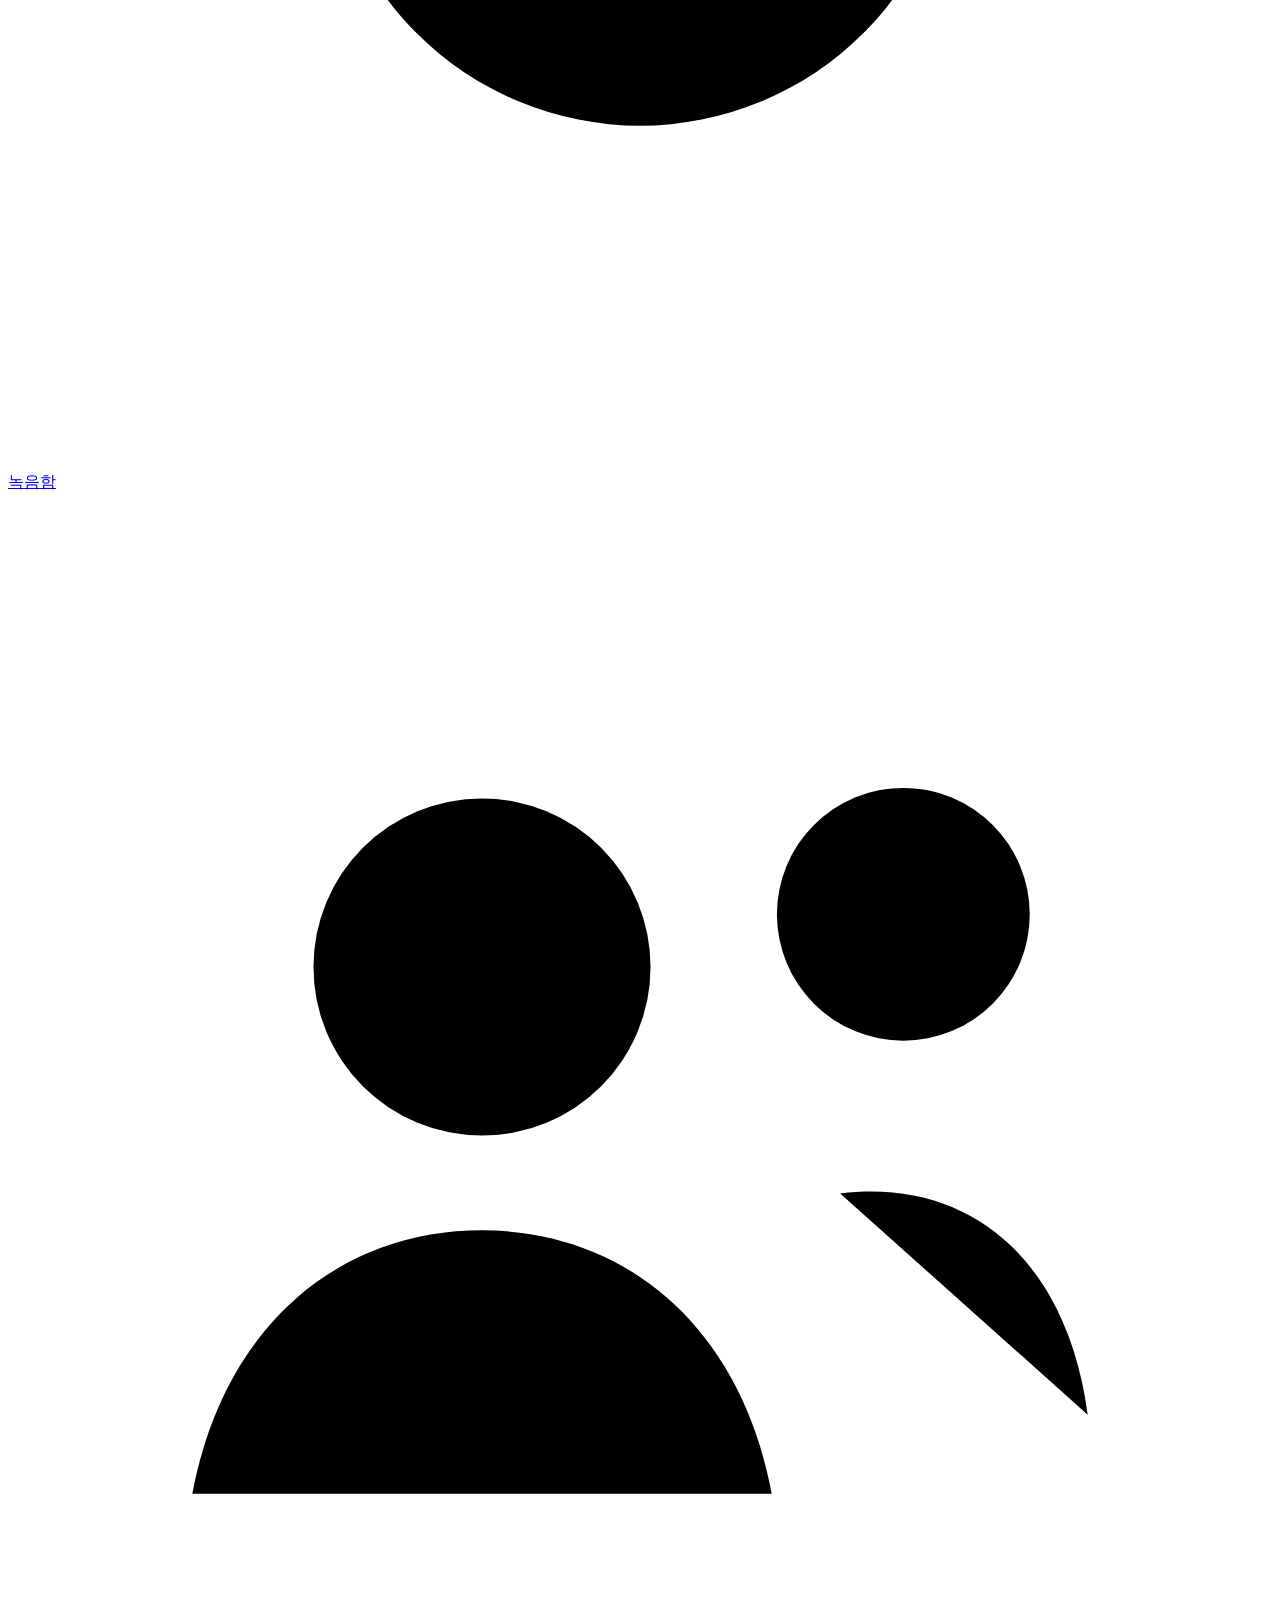
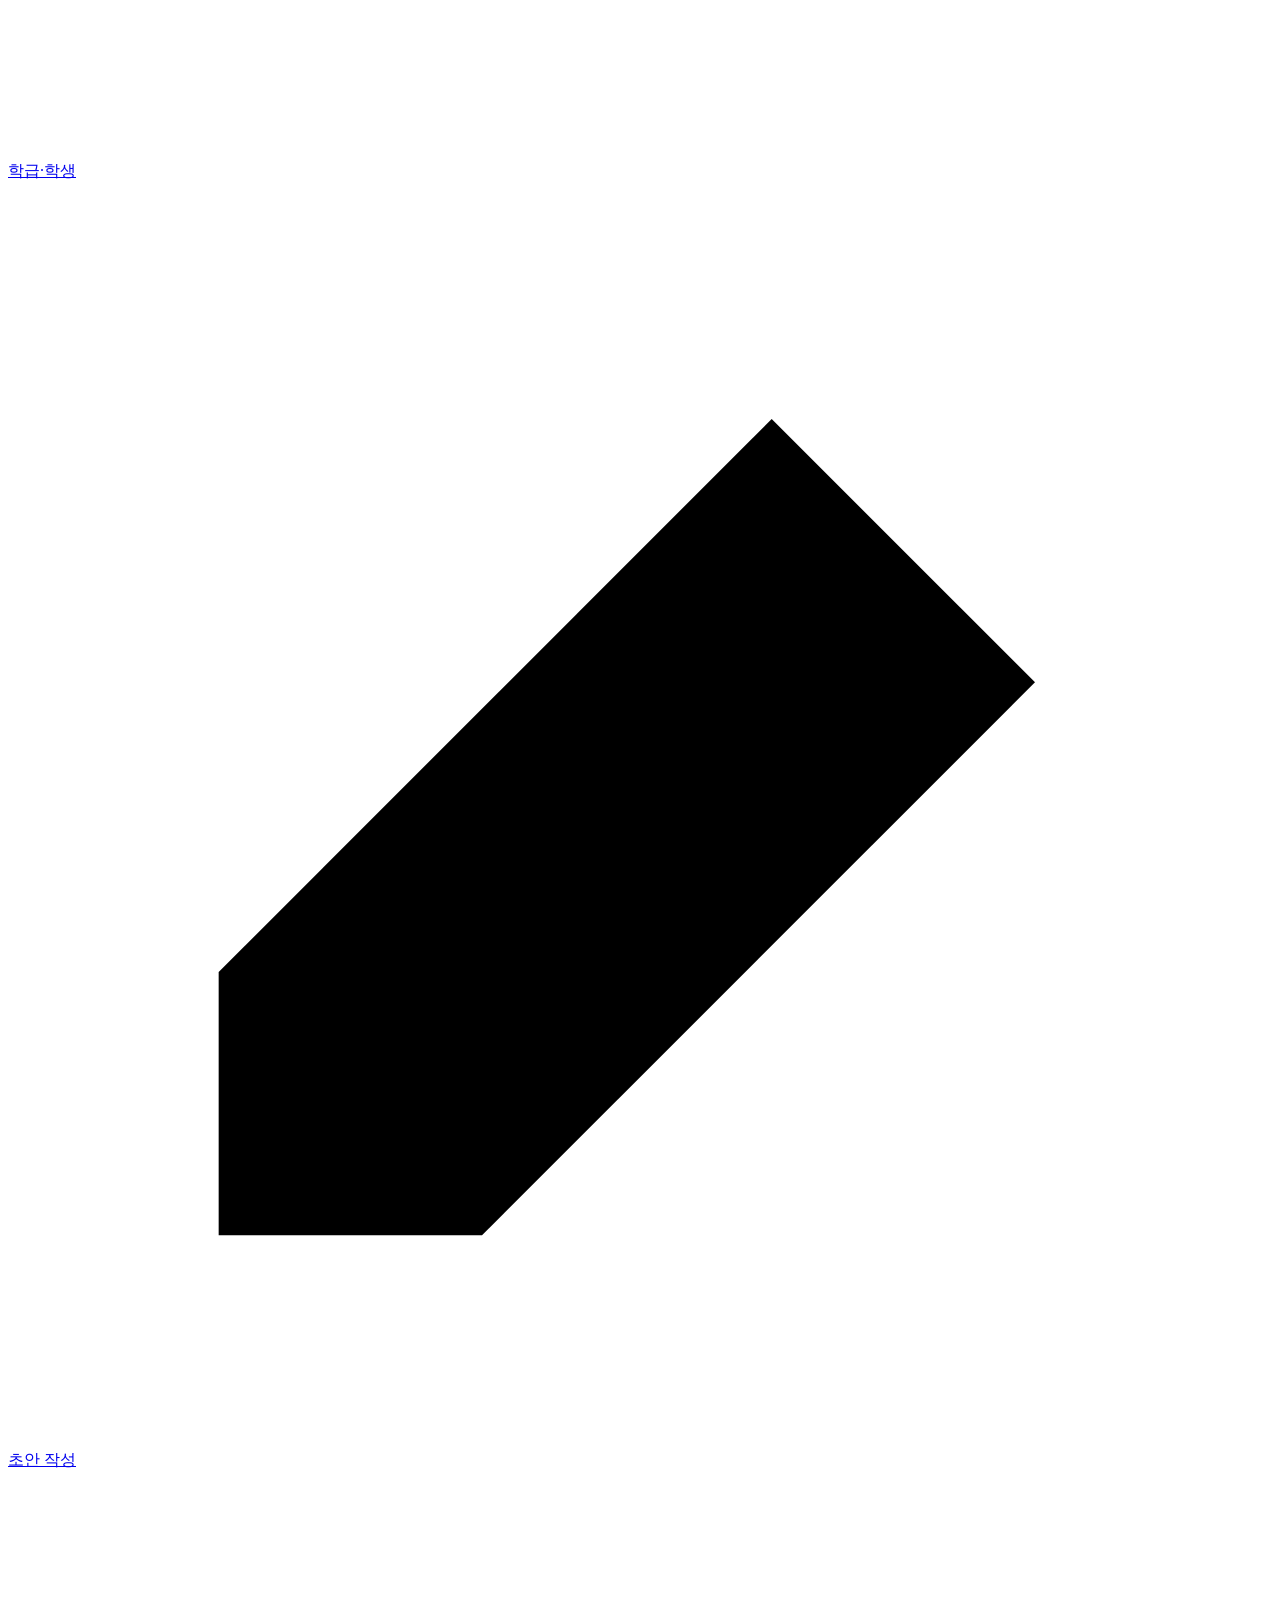
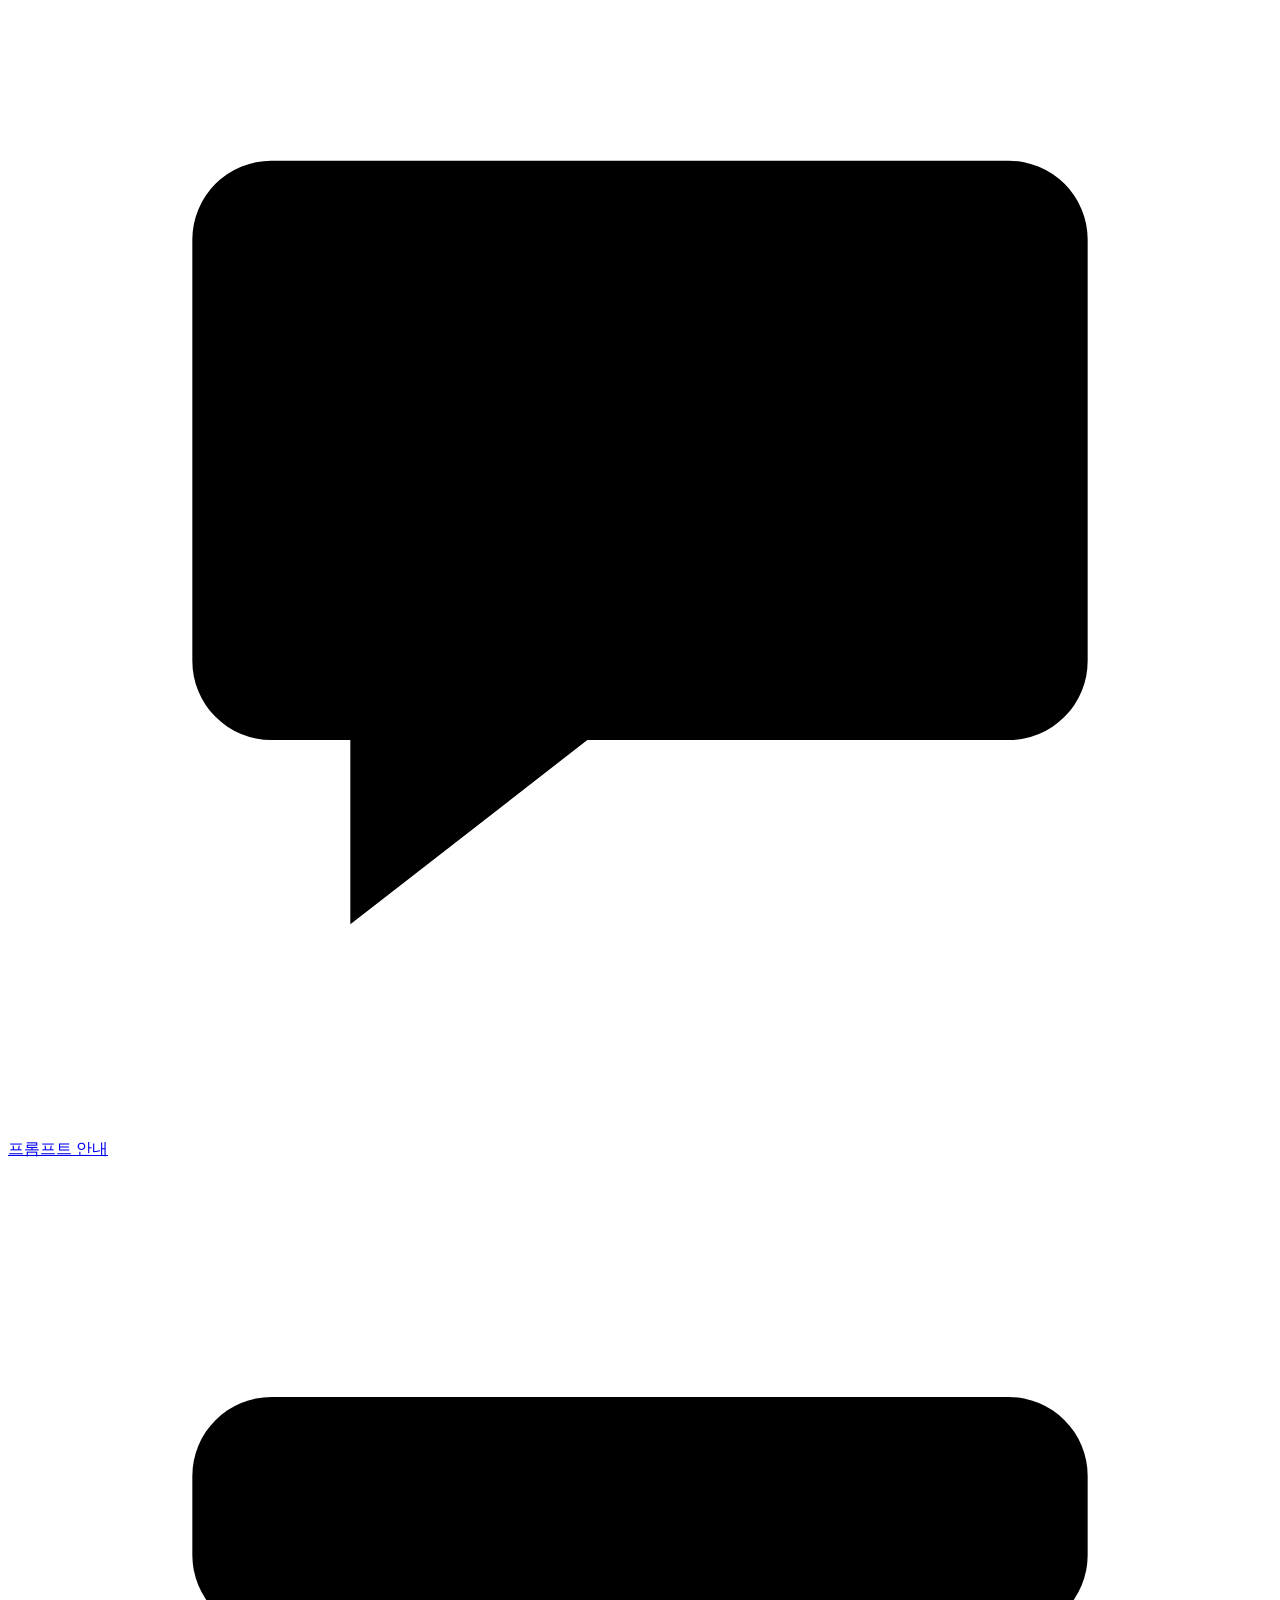
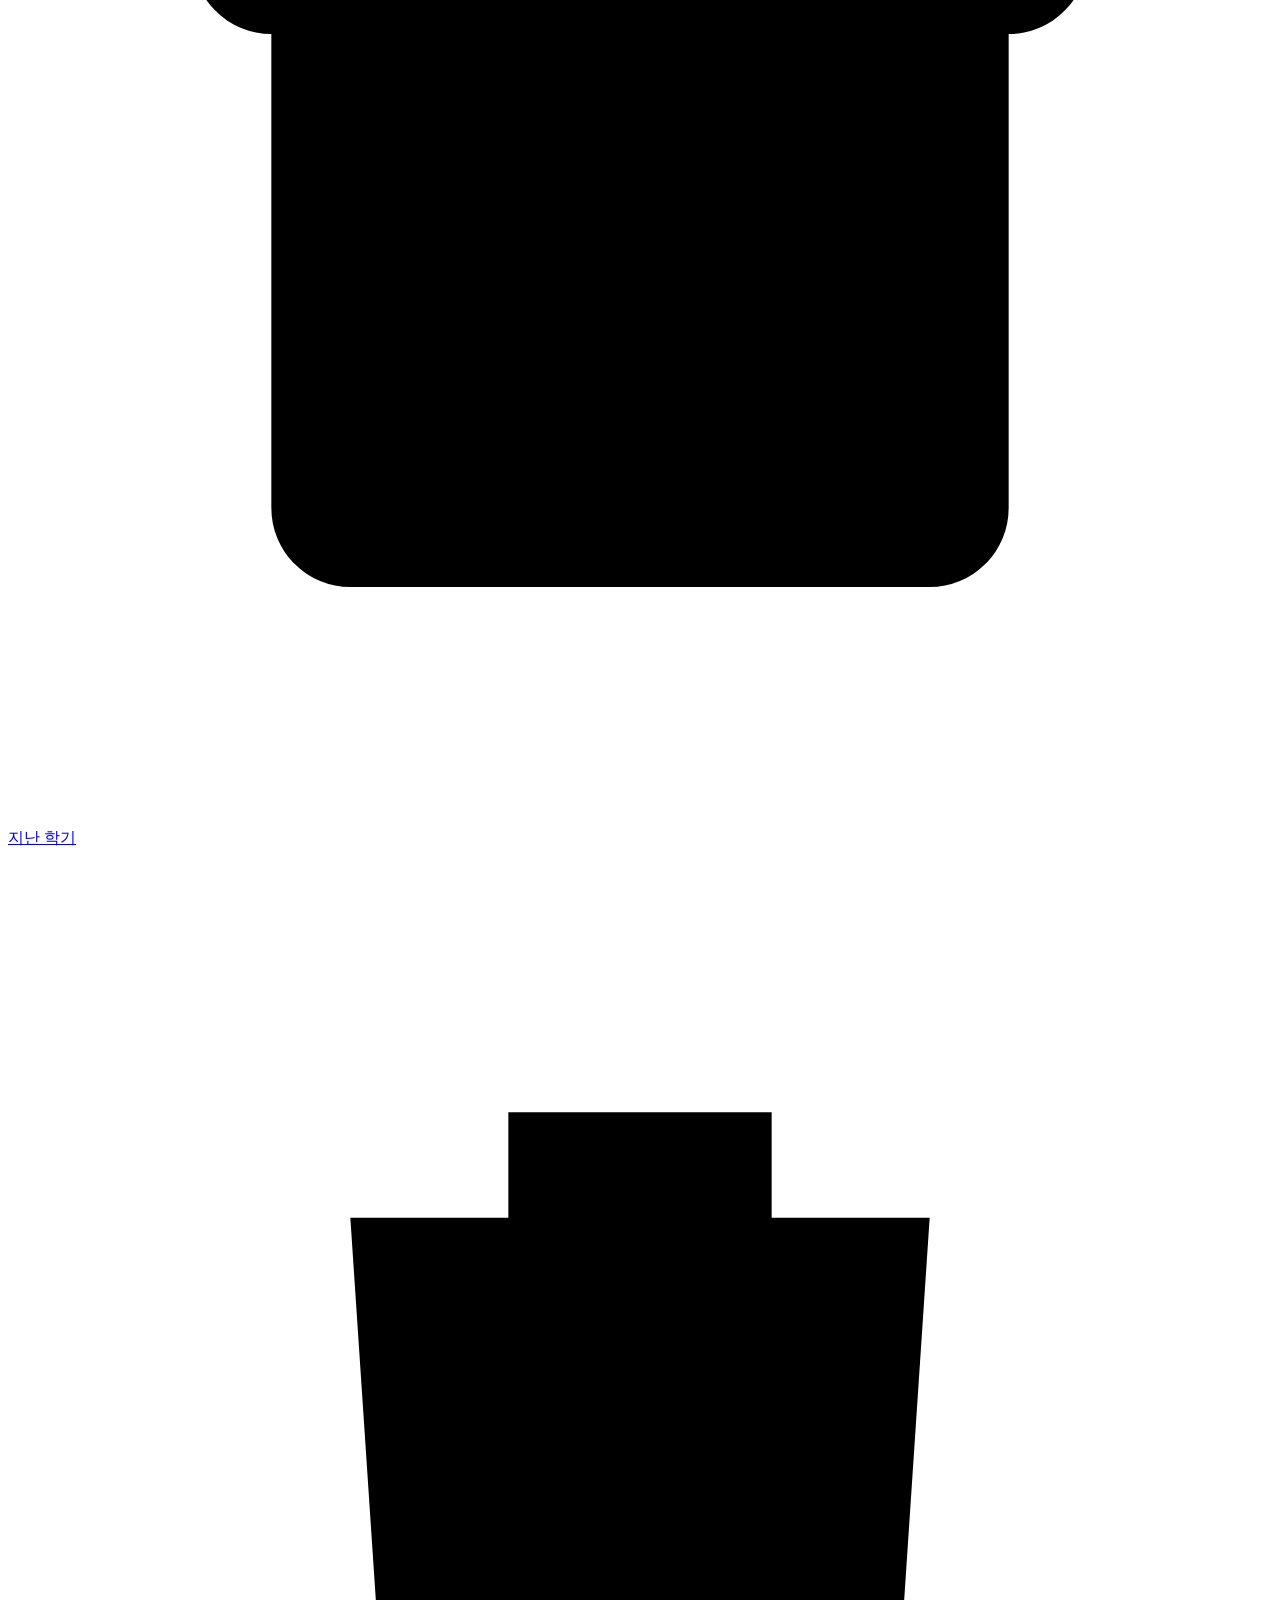
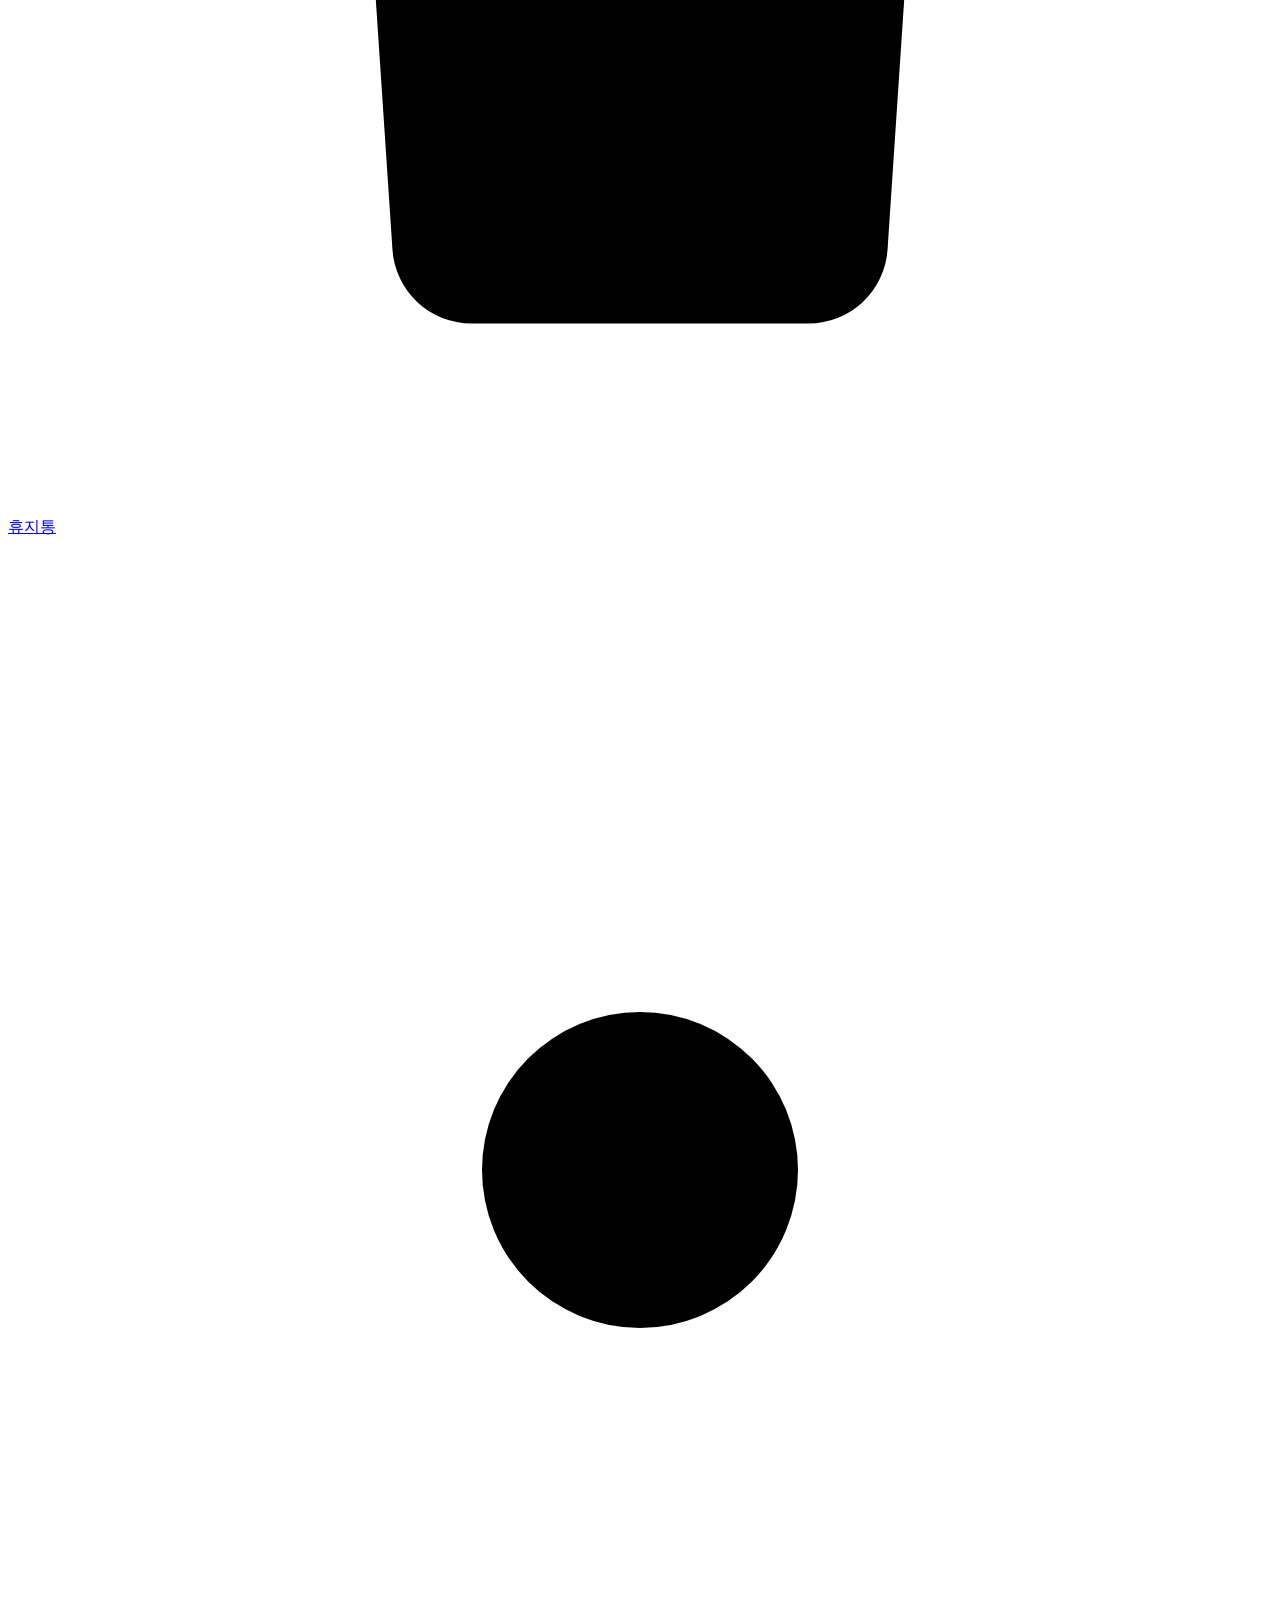
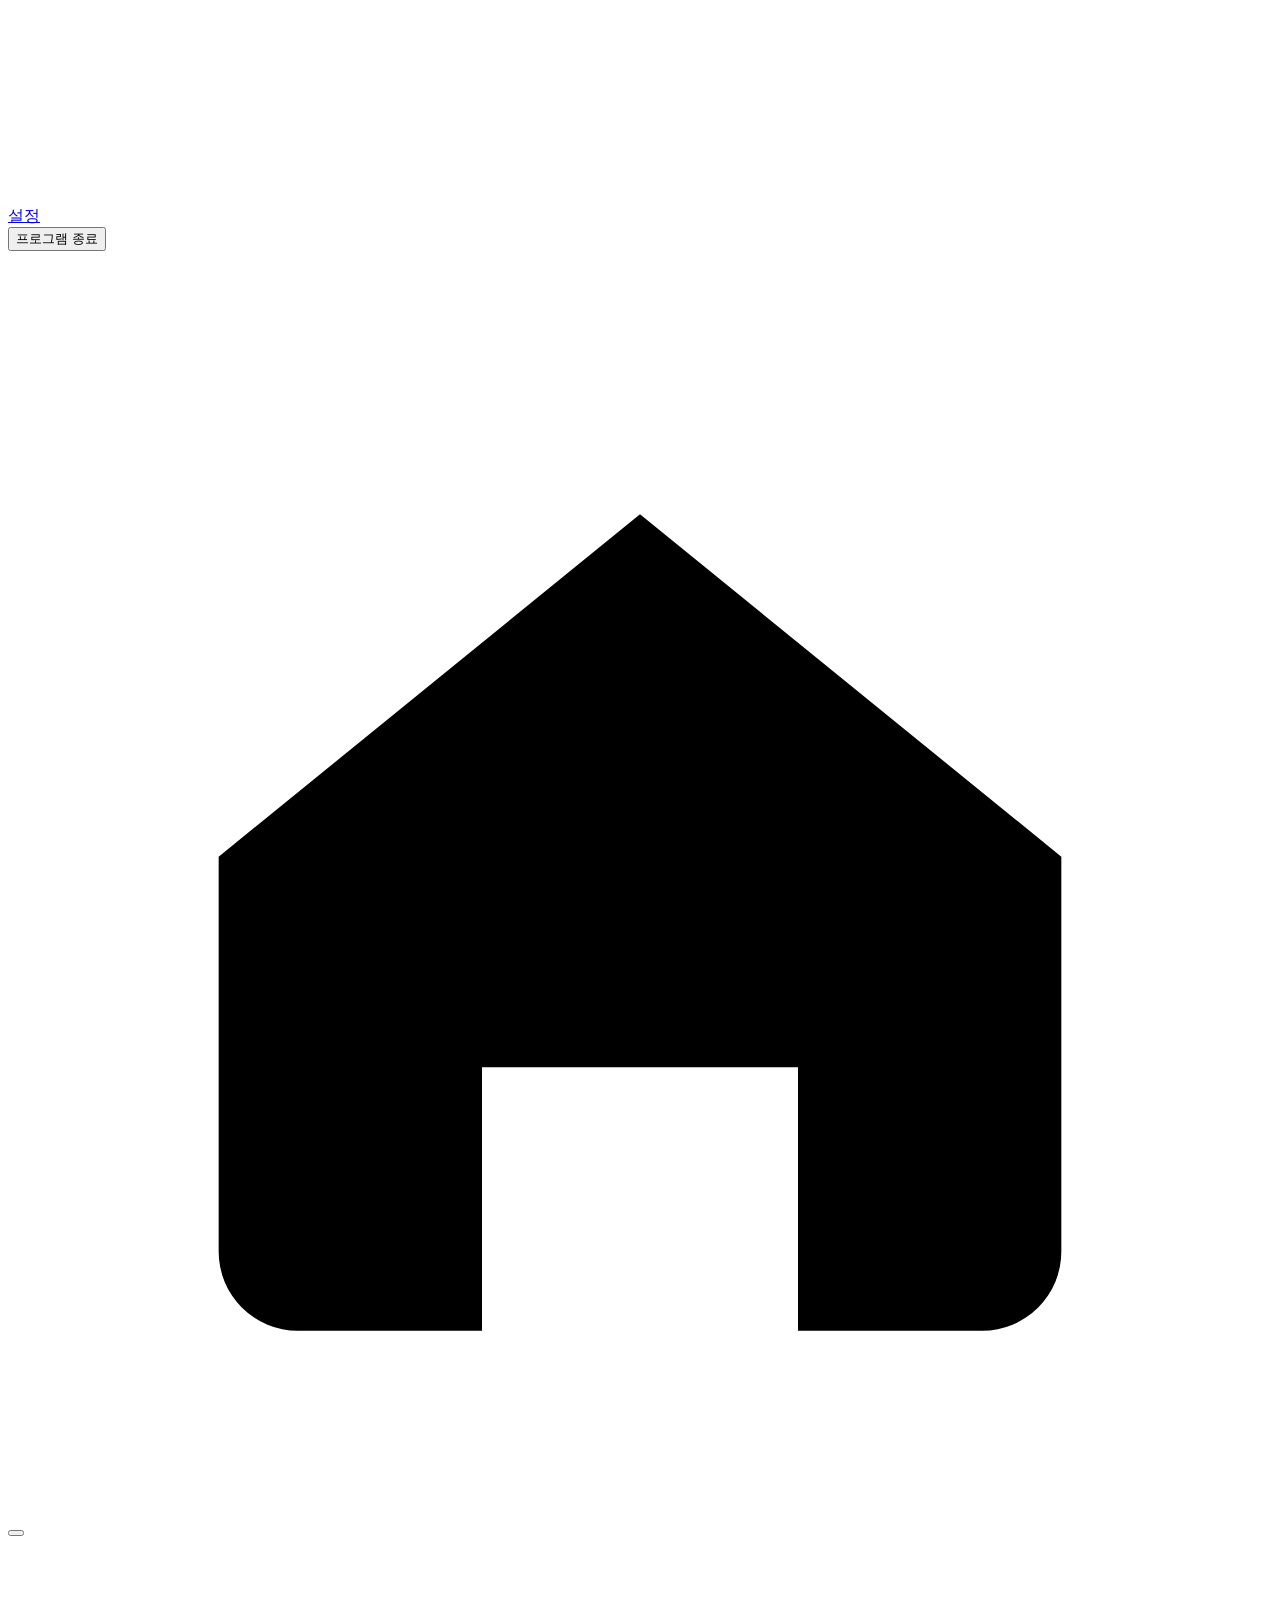
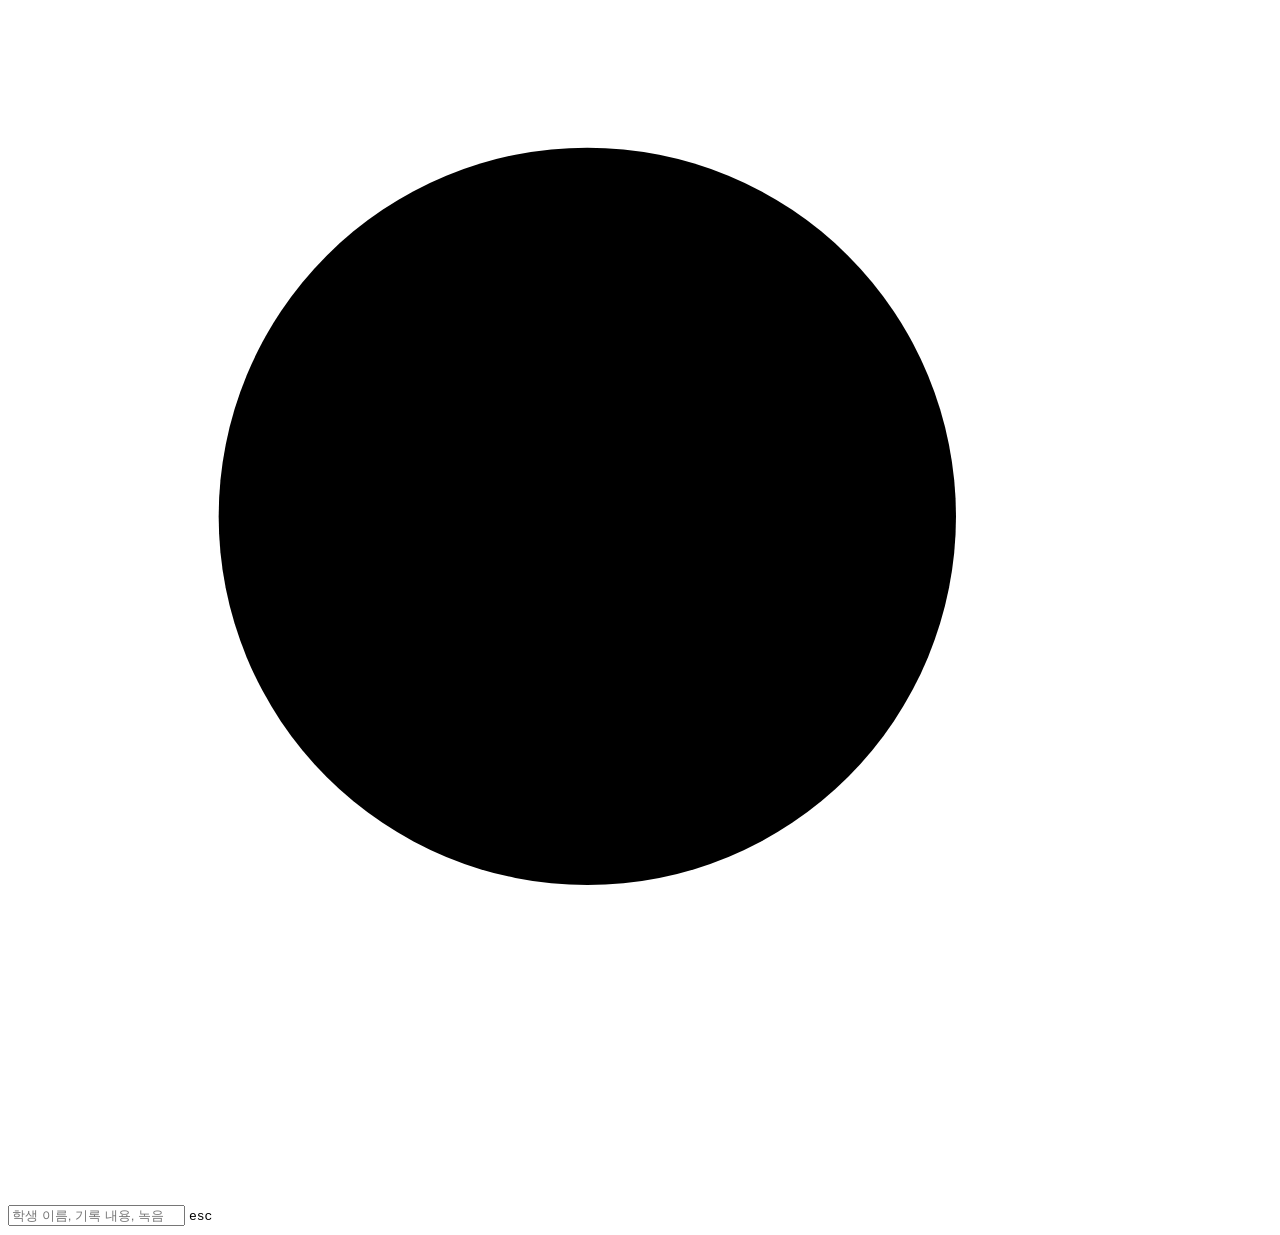
==== commit 3540feb1: "외부 AI API에 ChatGPT·Claude 추가, 메뉴 첫 화면 버튼 Co-Authored-By: Claude Opus 5.5 <noreply@anthropic.com>" ====
--- a/app/static/index.html
+++ b/app/static/index.html
@@ -52,6 +52,7 @@
   <div class="main-col">
     <div id="update-banner" class="update-banner hidden"></div>
     <div id="term-banner" class="term-banner hidden" role="status"></div>
+    <a id="menu-home" class="menu-home hidden" href="#/"><svg viewBox="0 0 24 24" aria-hidden="true"><path d="M4 11.5 12 5l8 6.5V19a1.5 1.5 0 0 1-1.5 1.5H15v-5H9v5H5.5A1.5 1.5 0 0 1 4 19z"/></svg><span></span></a>
     <main id="view" class="main" tabindex="-1"></main>
   </div>
 </div>
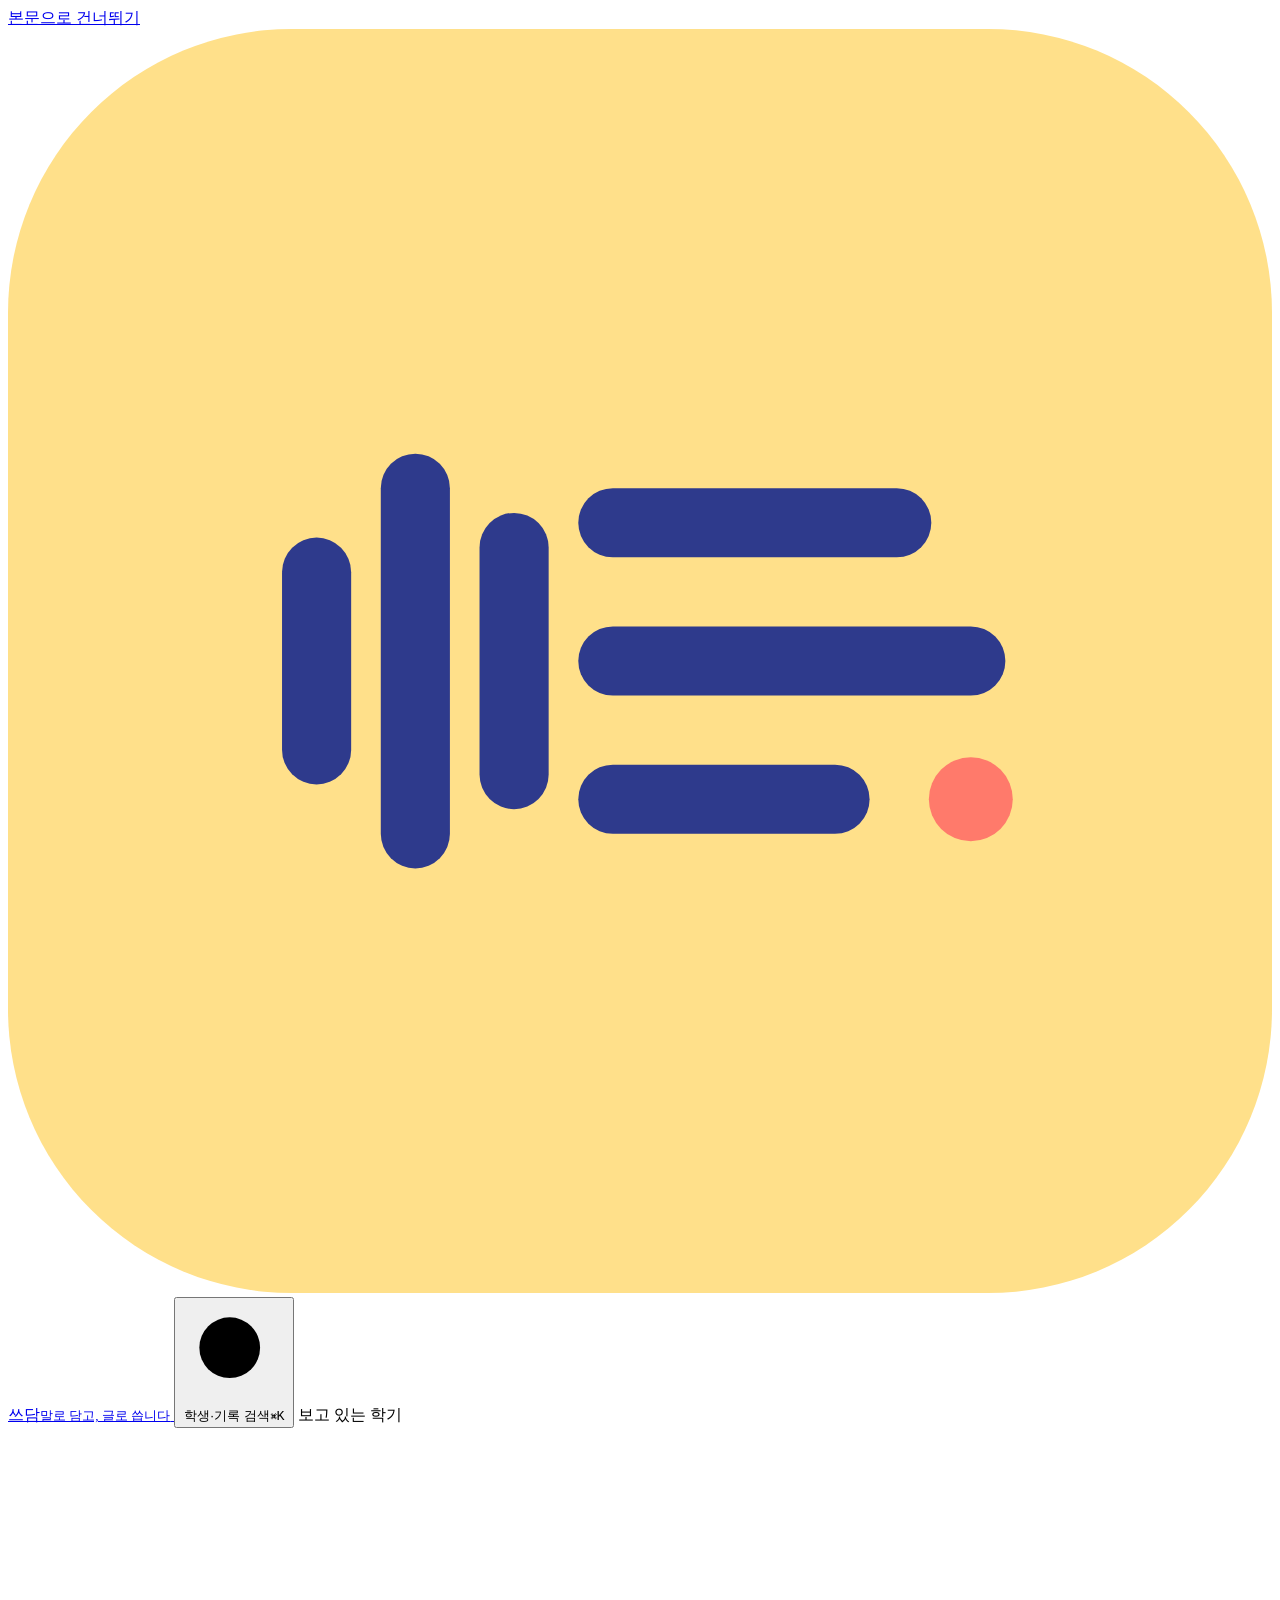
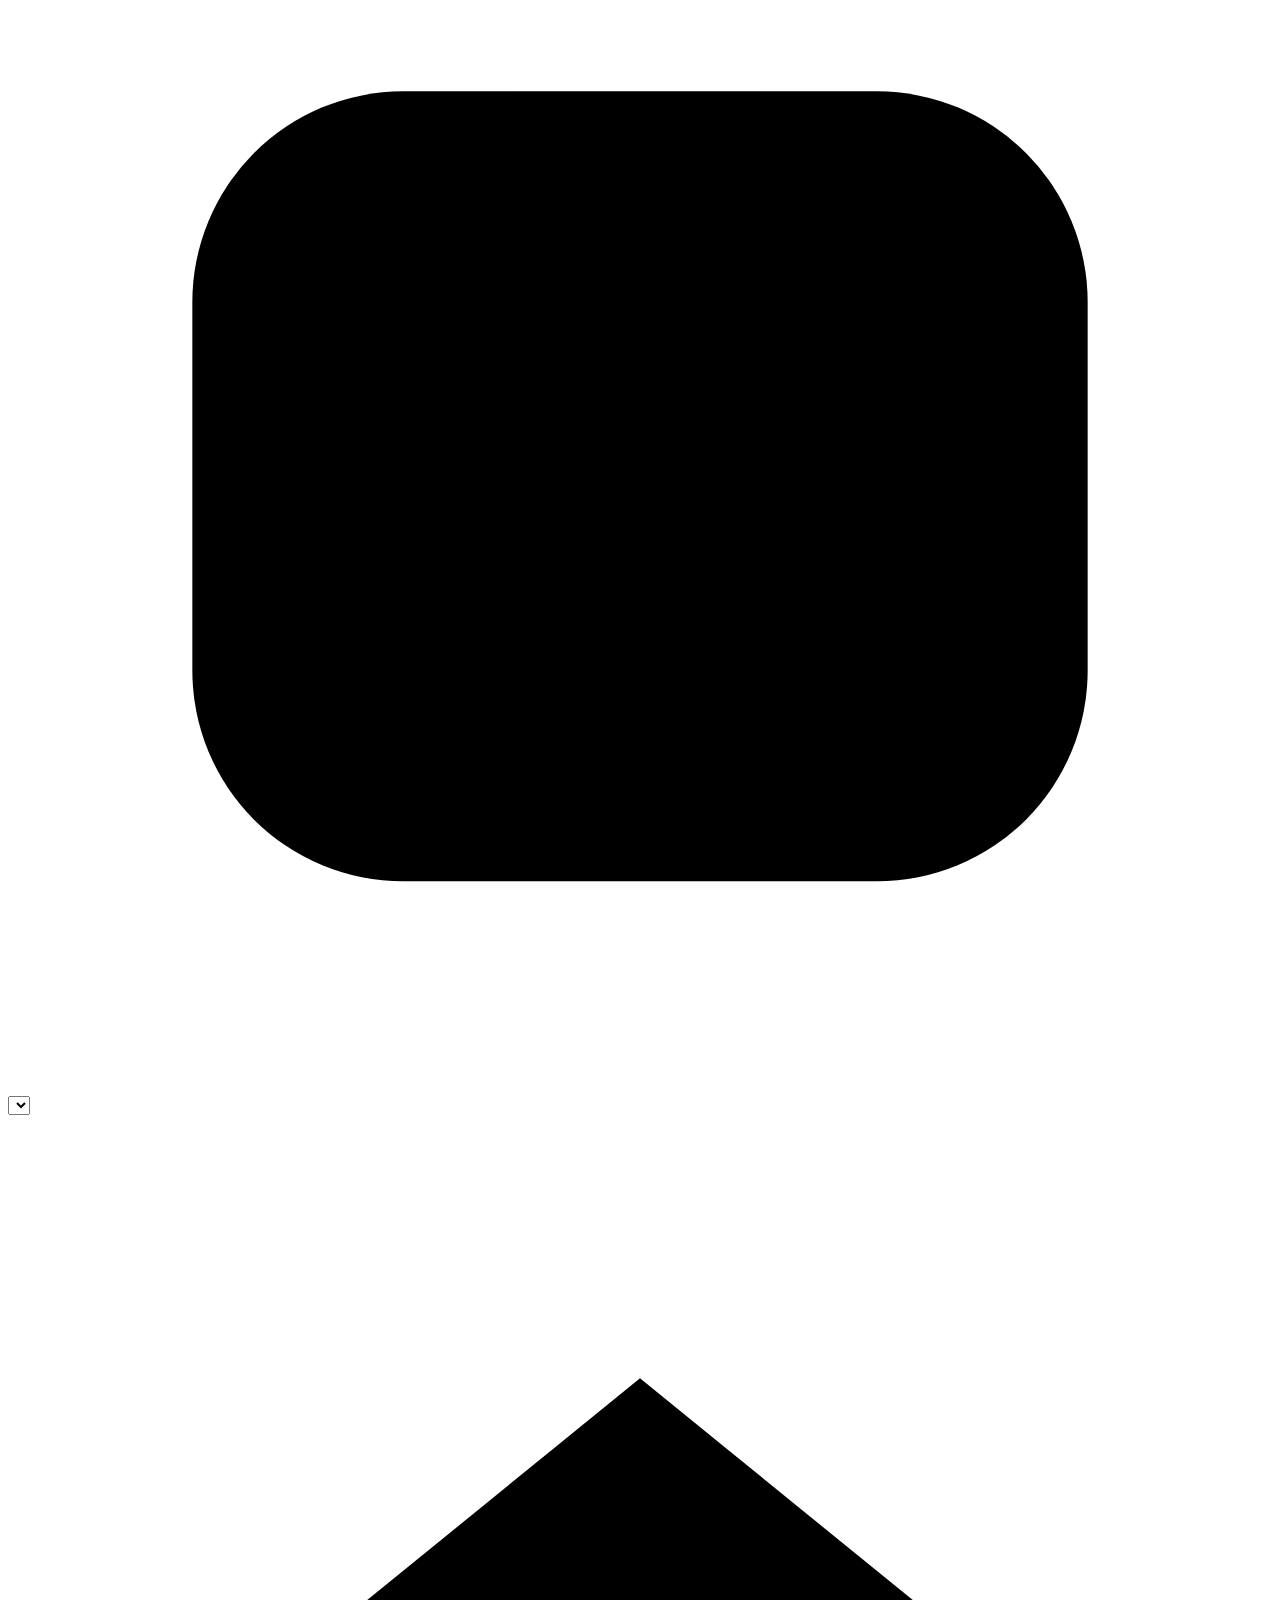
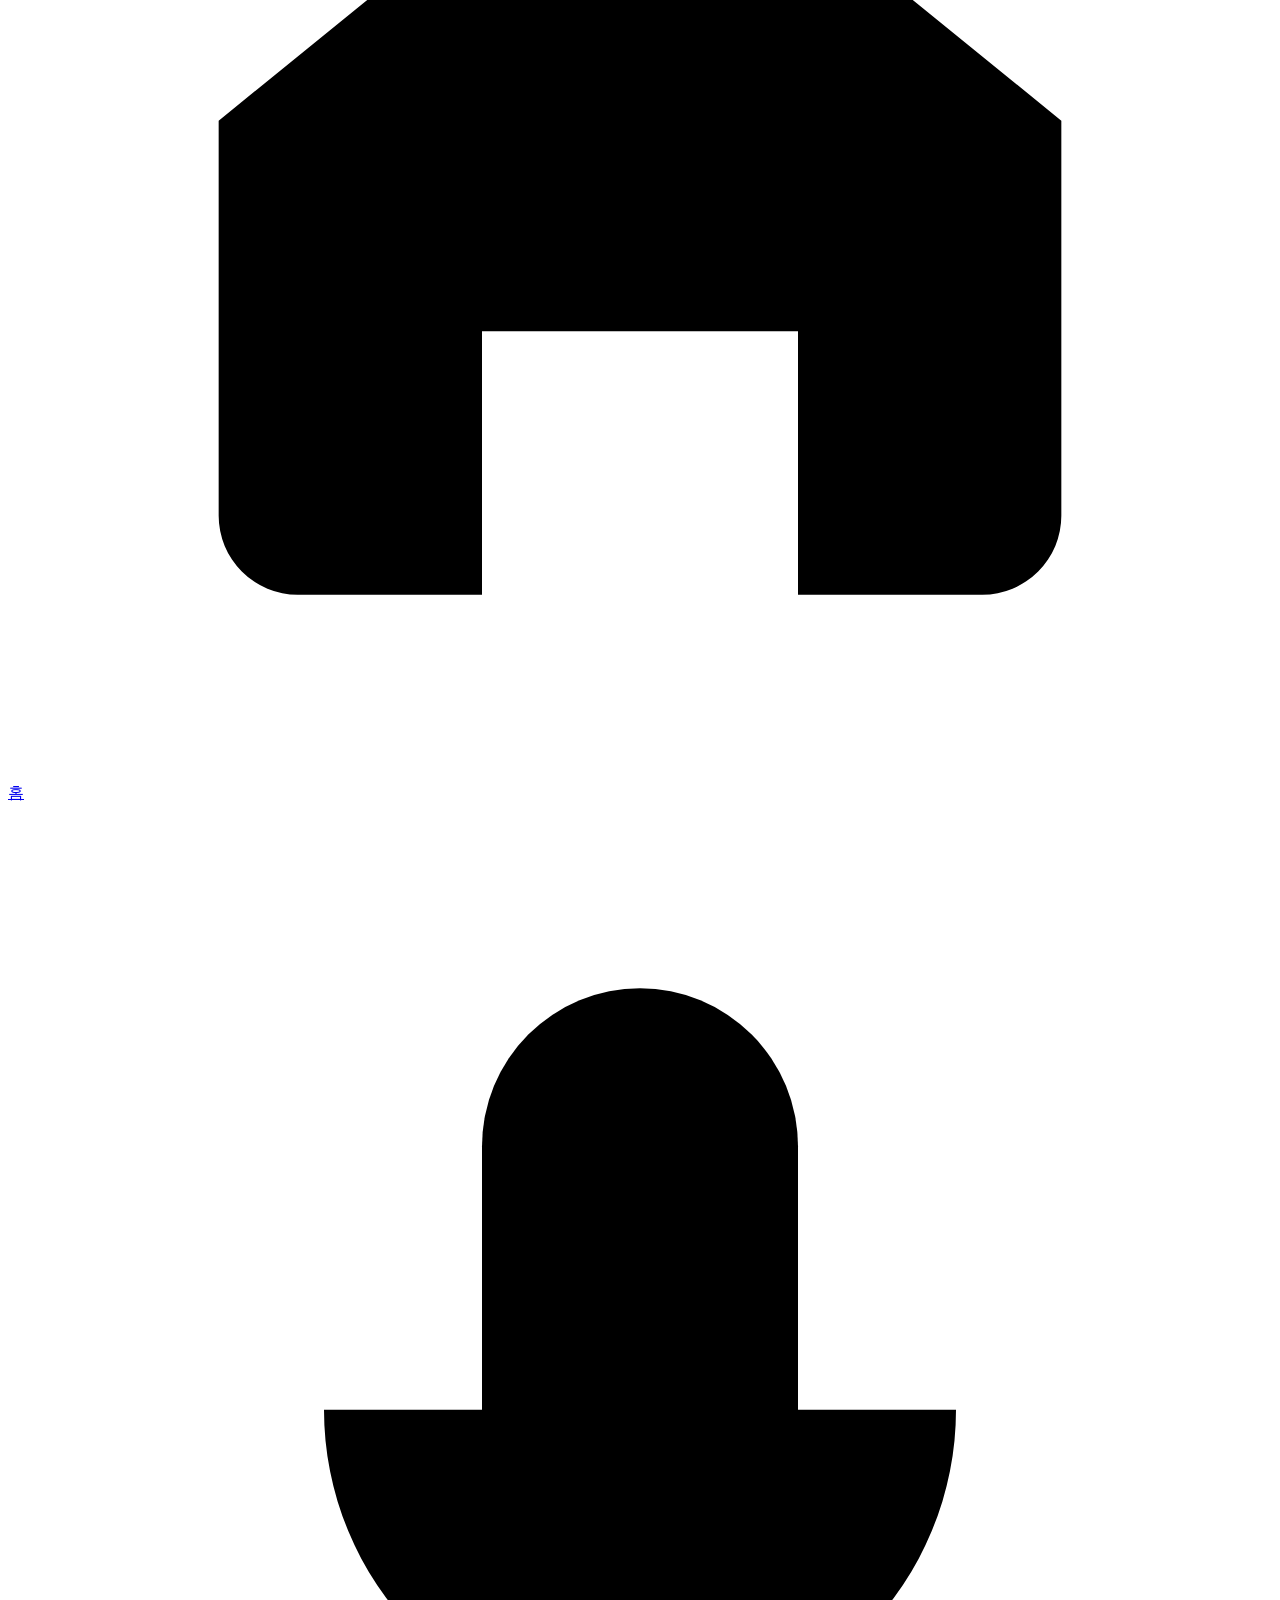
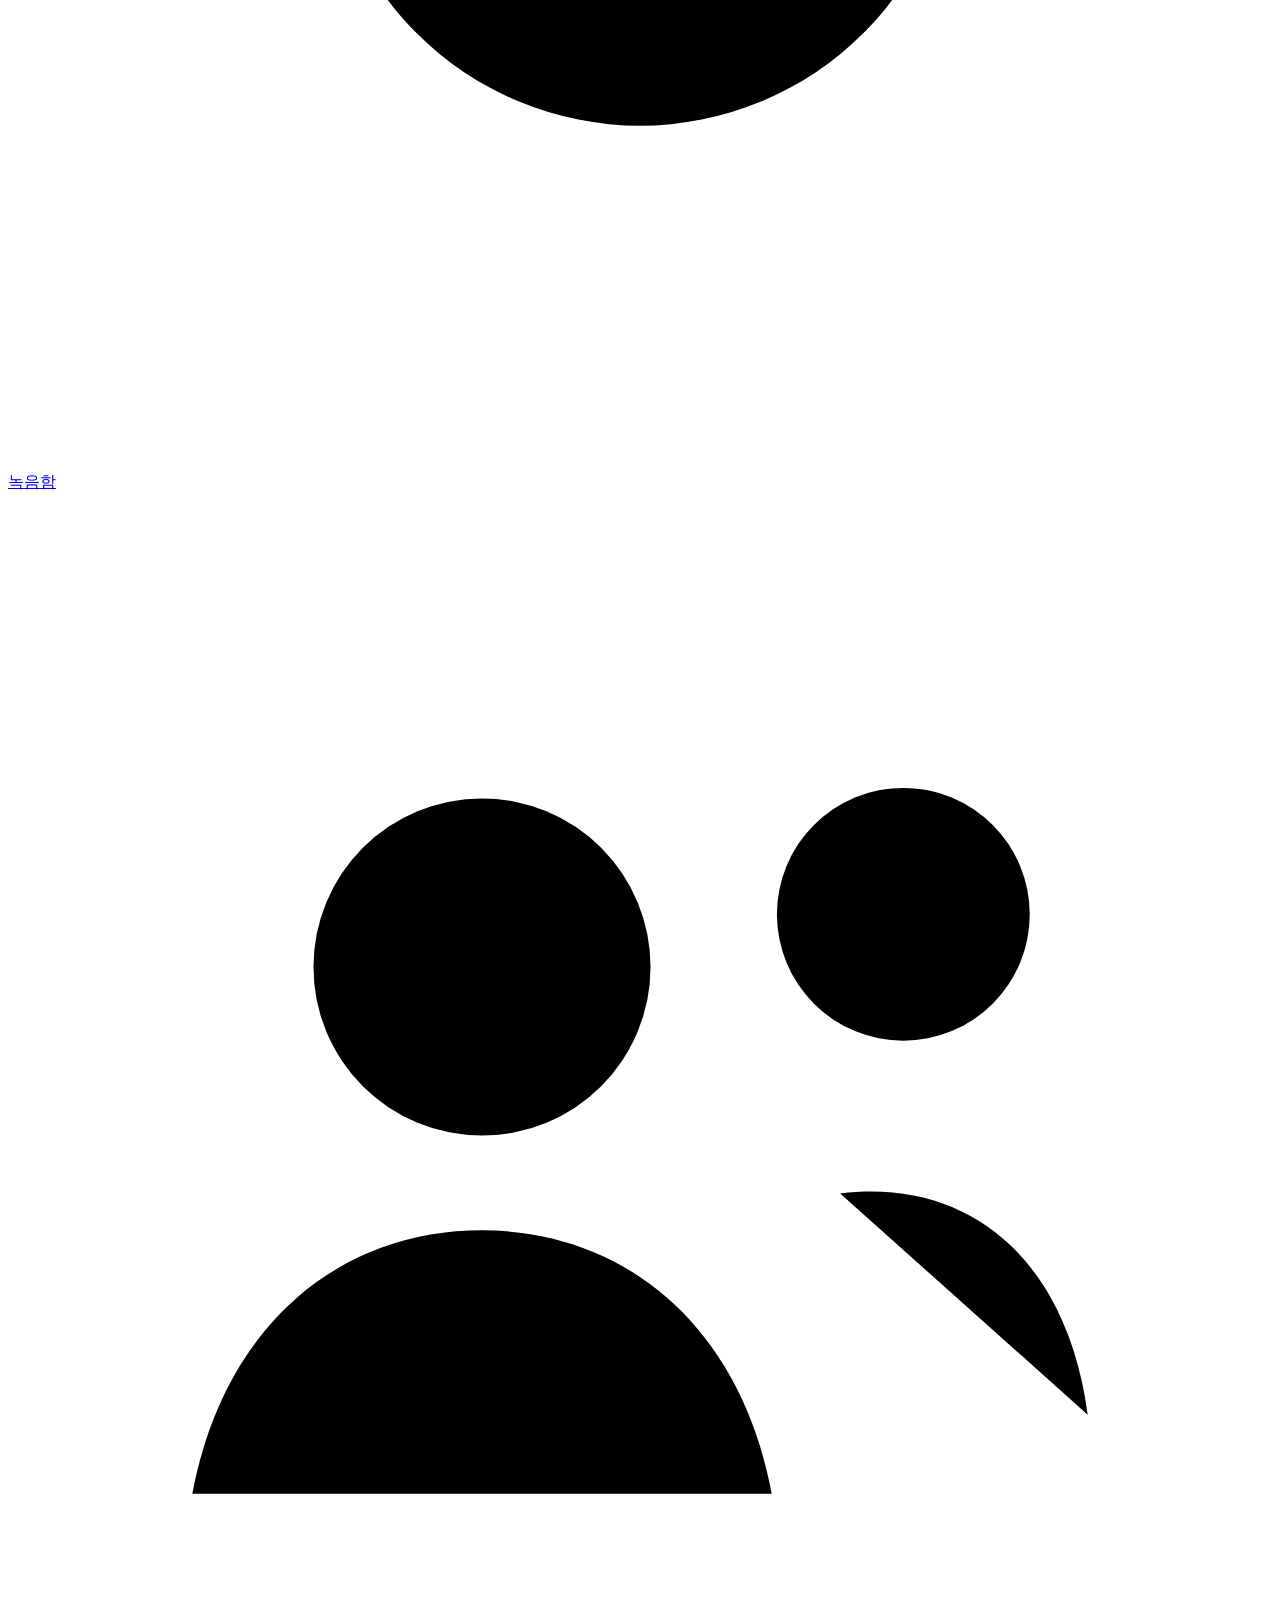
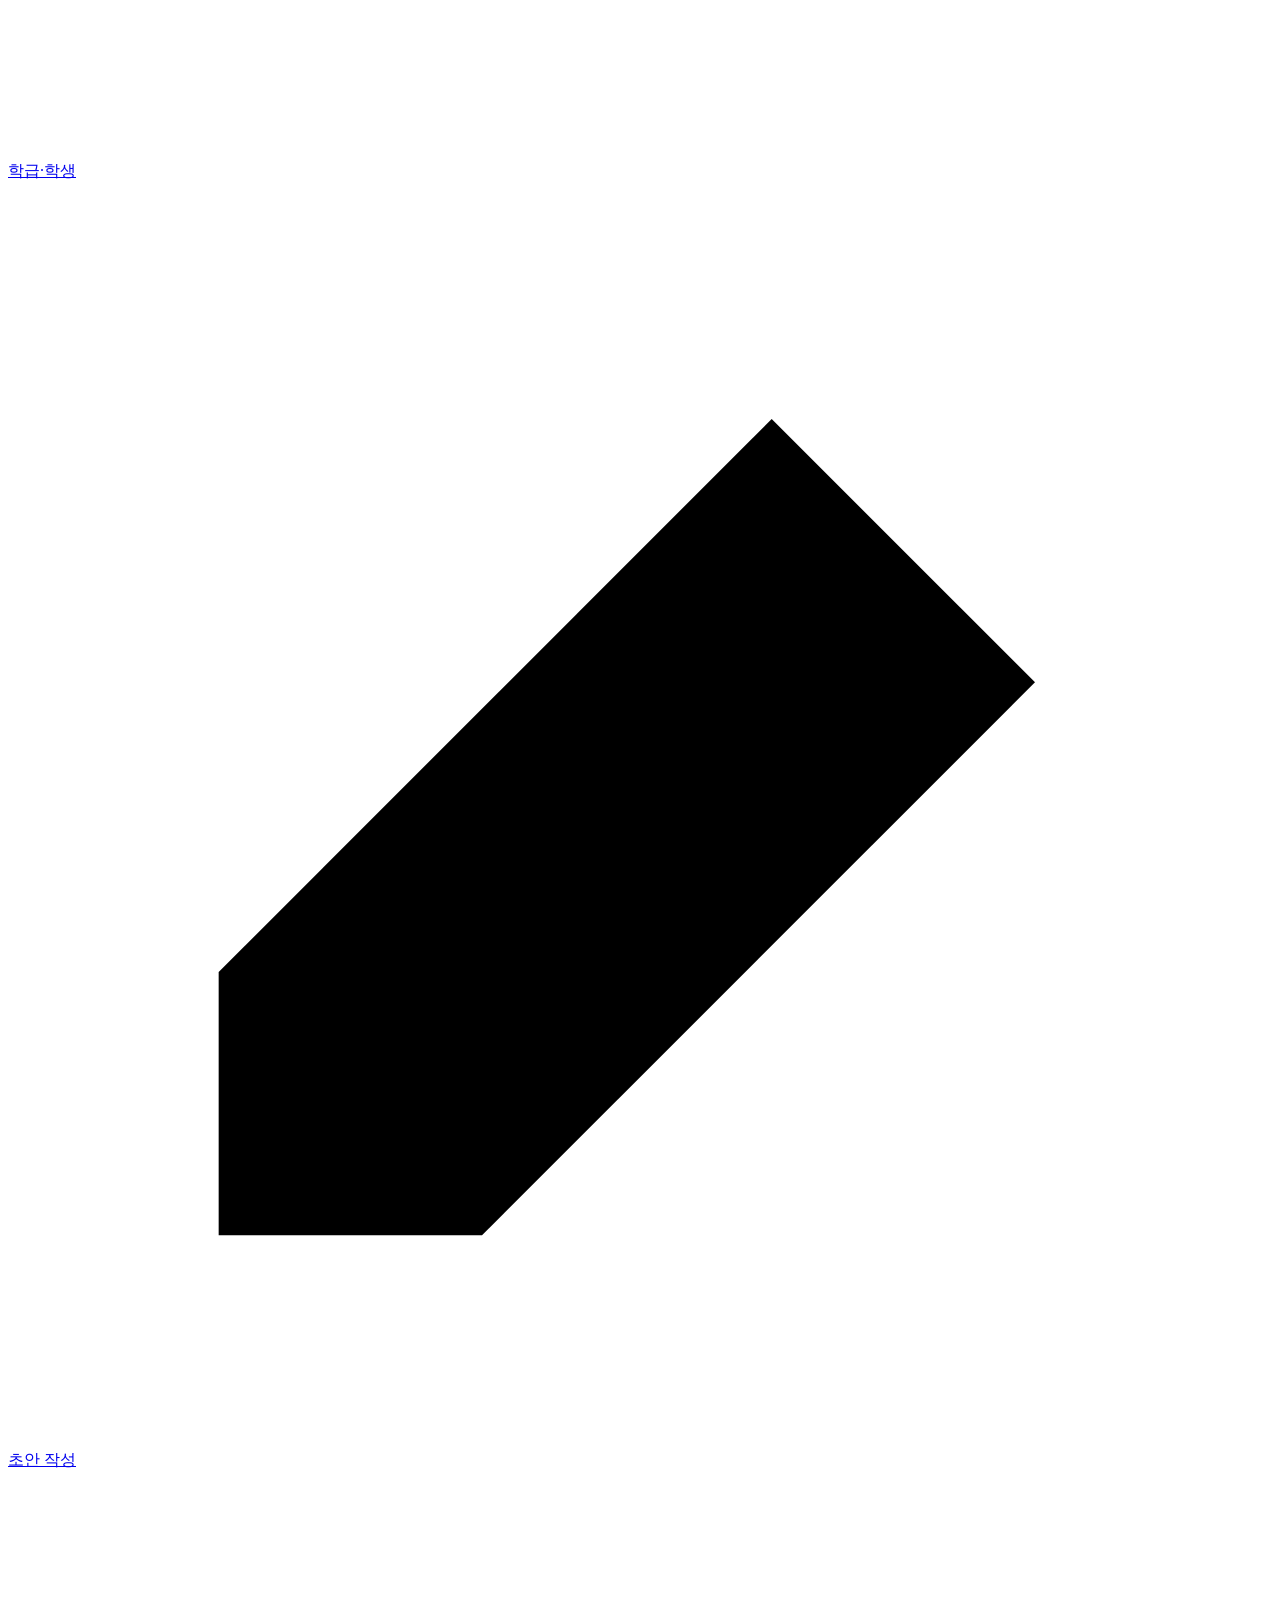
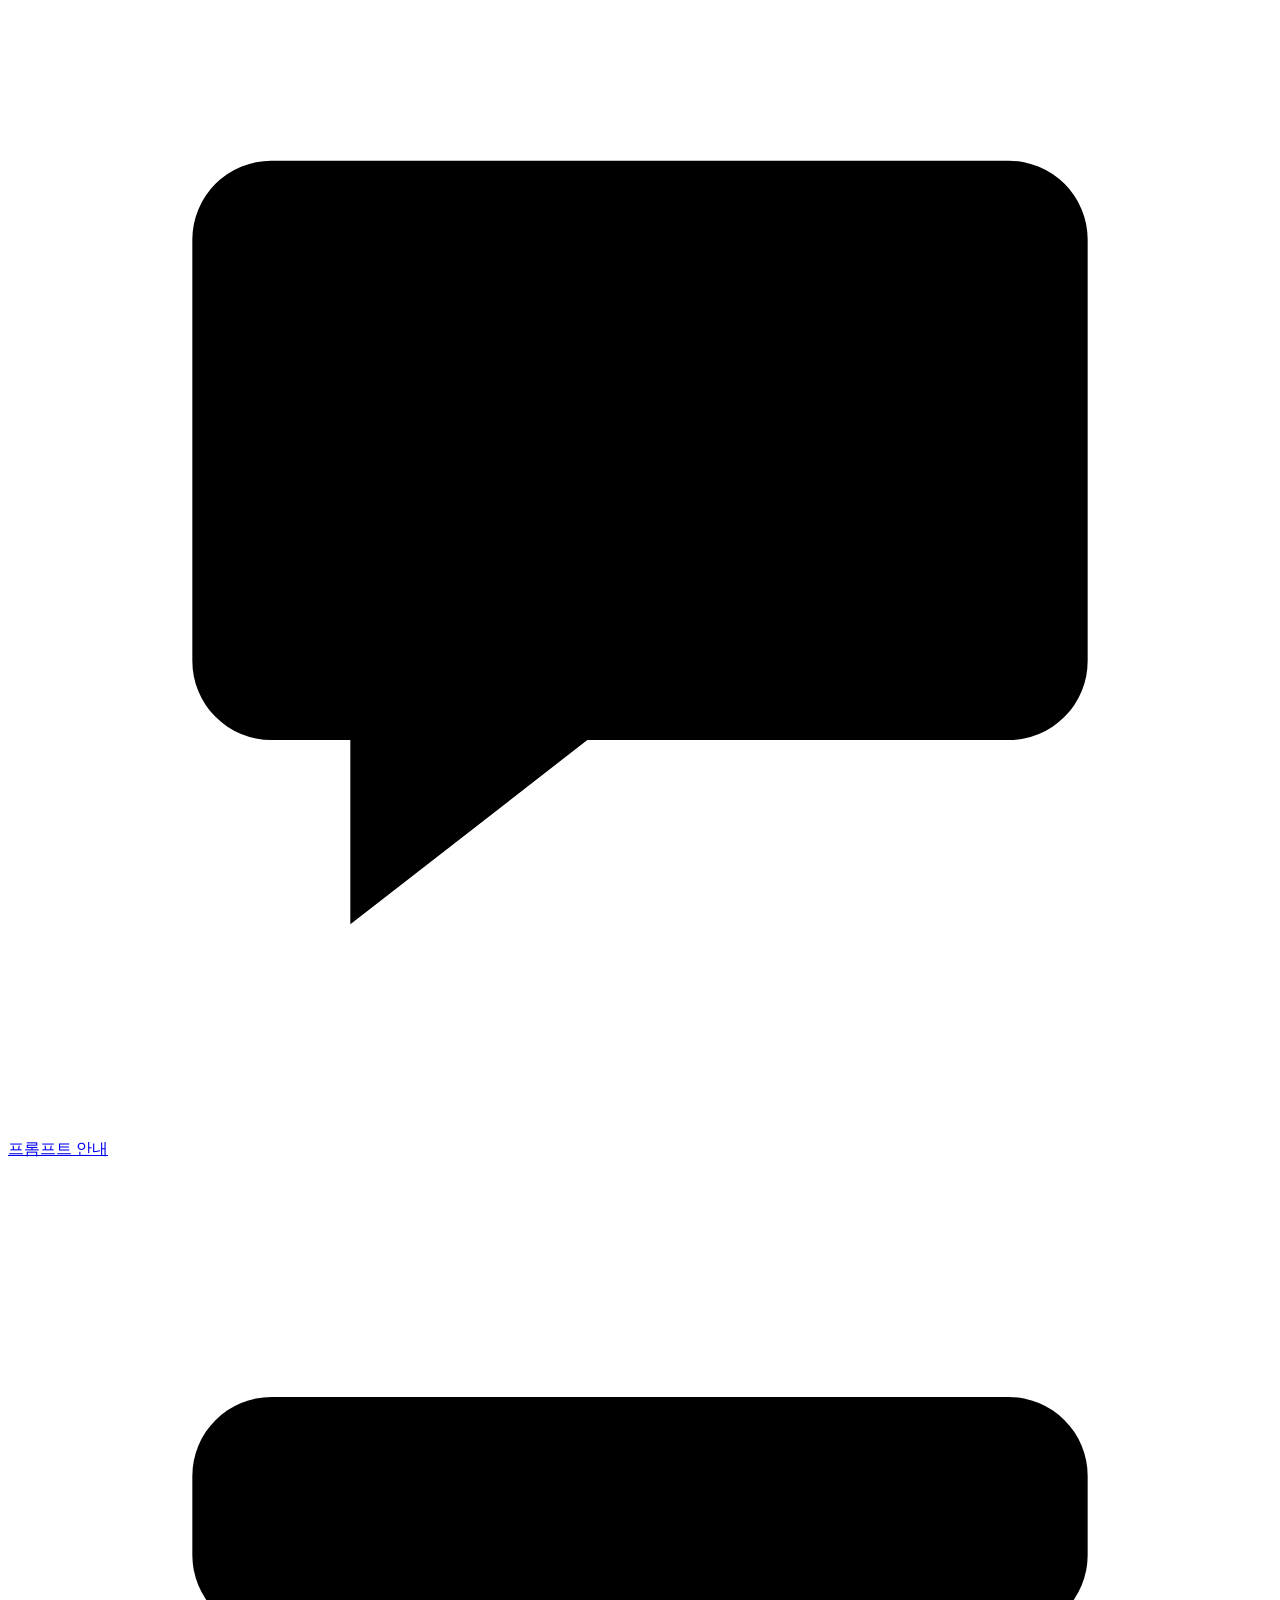
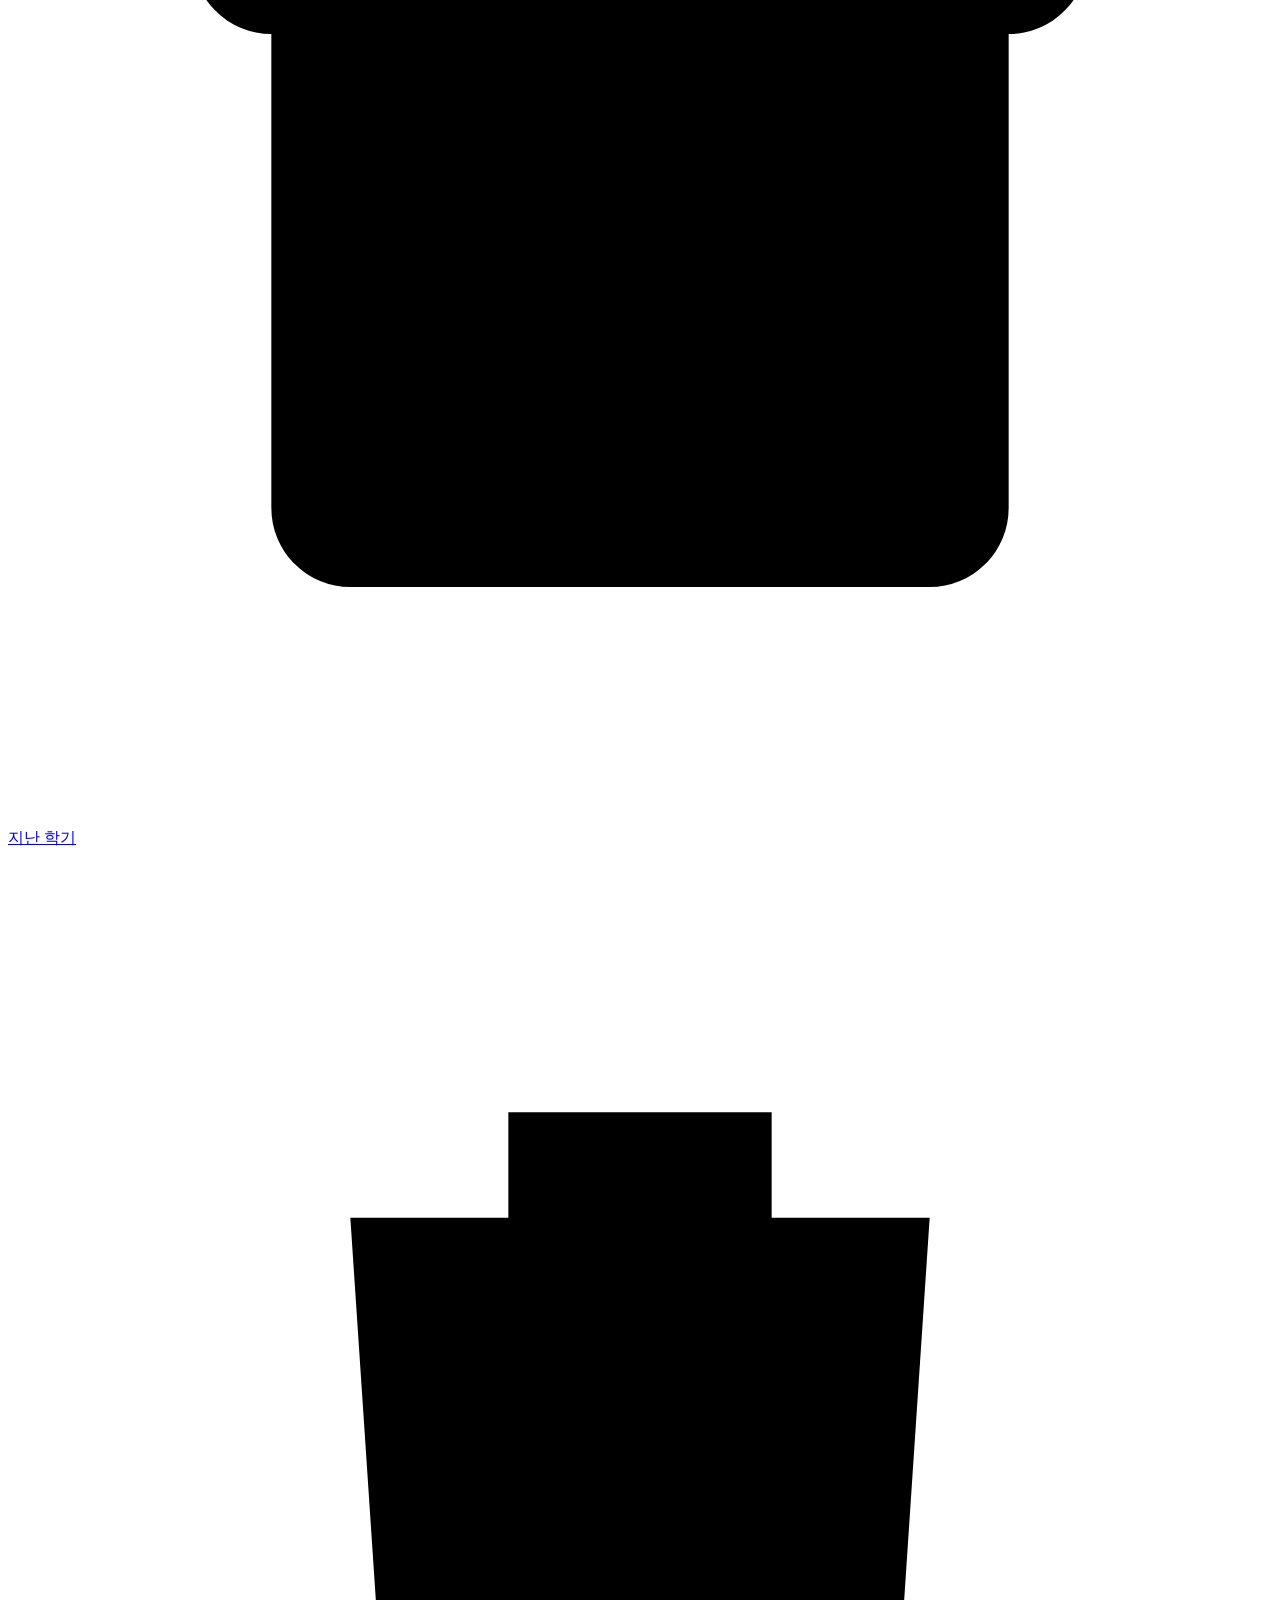
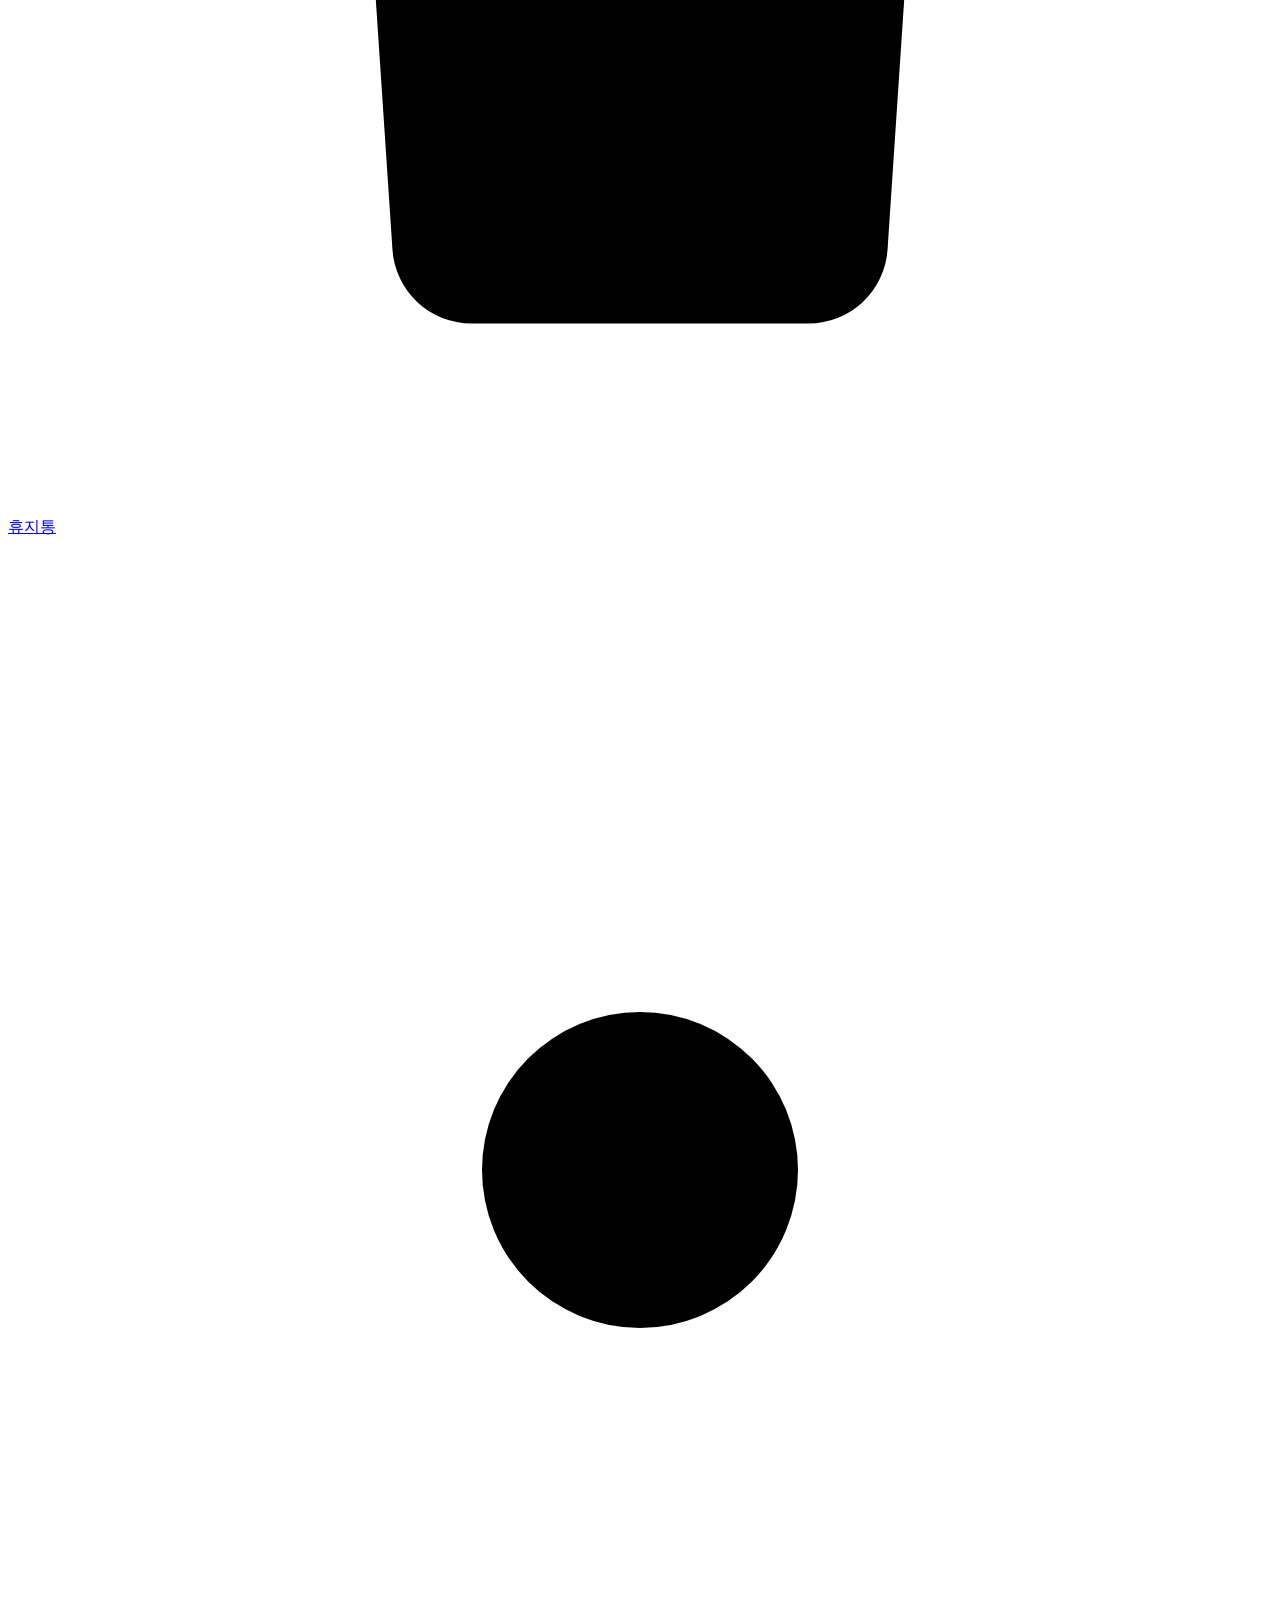
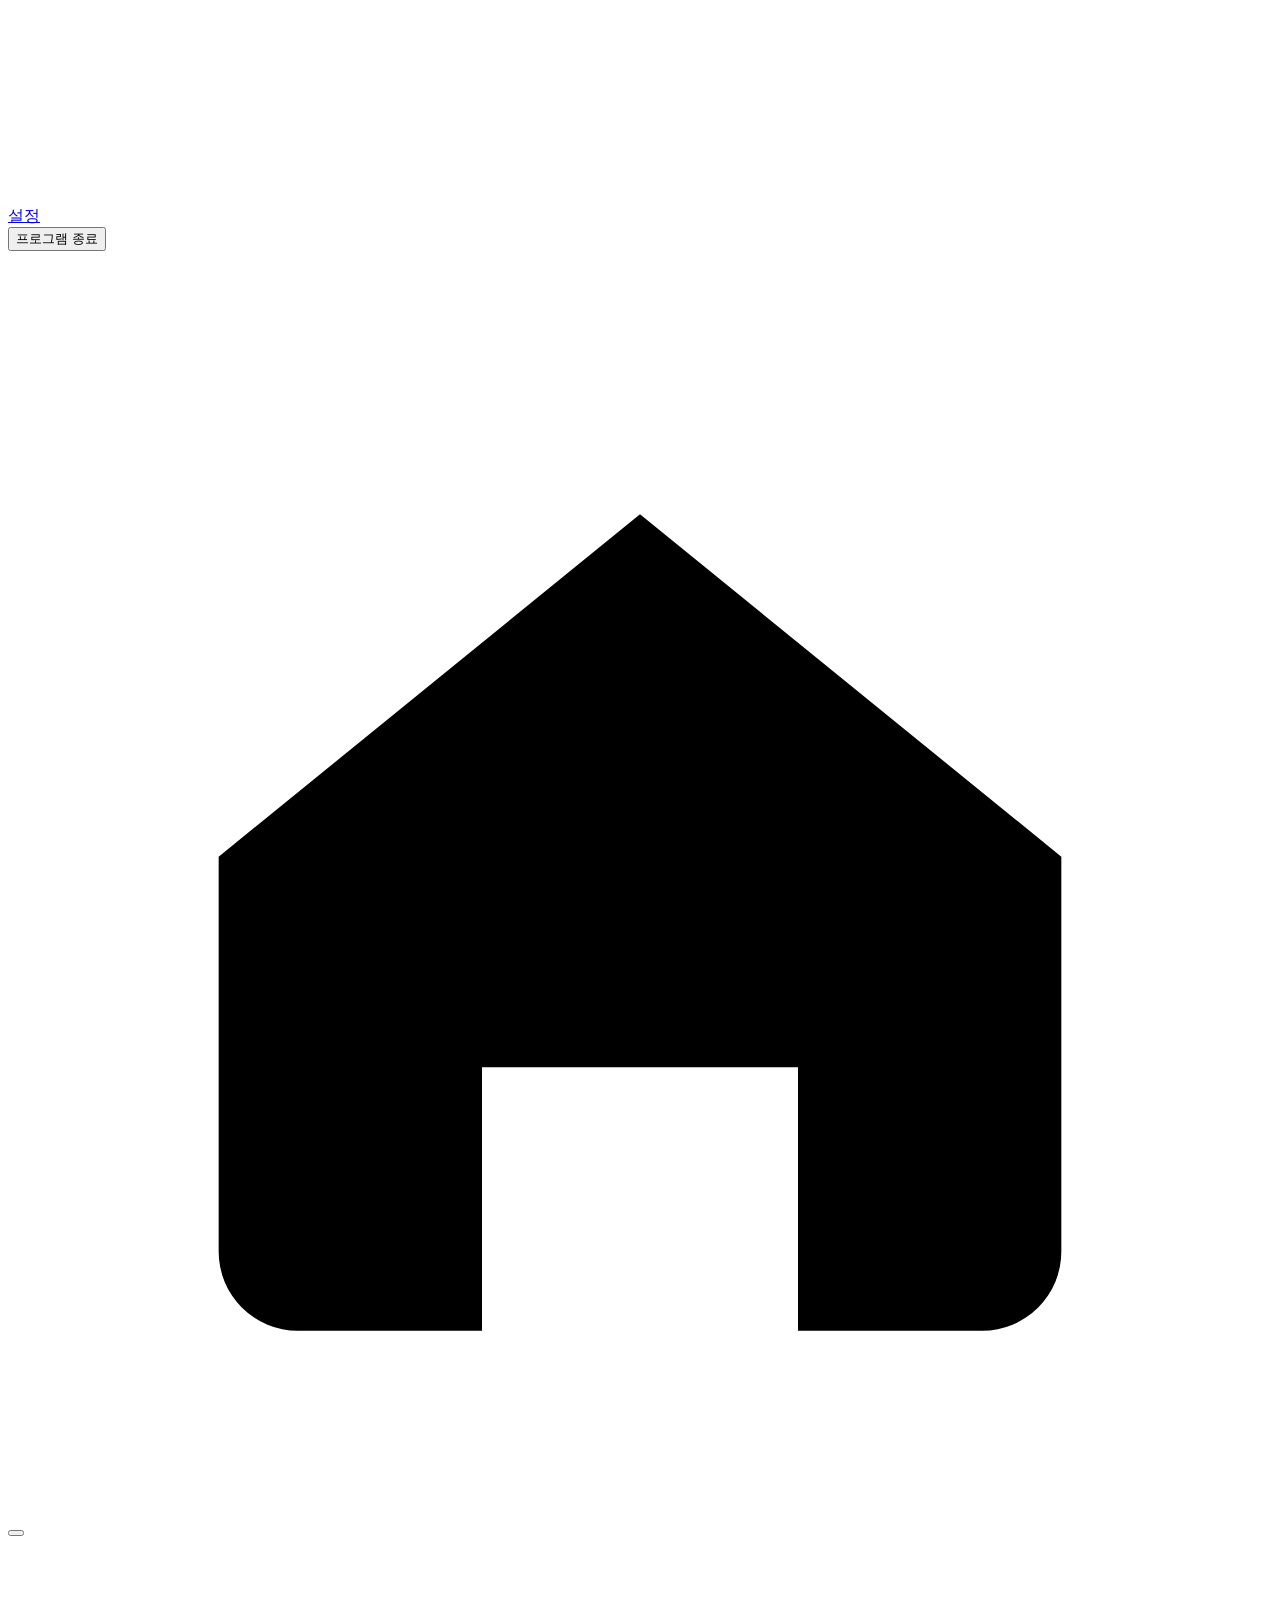
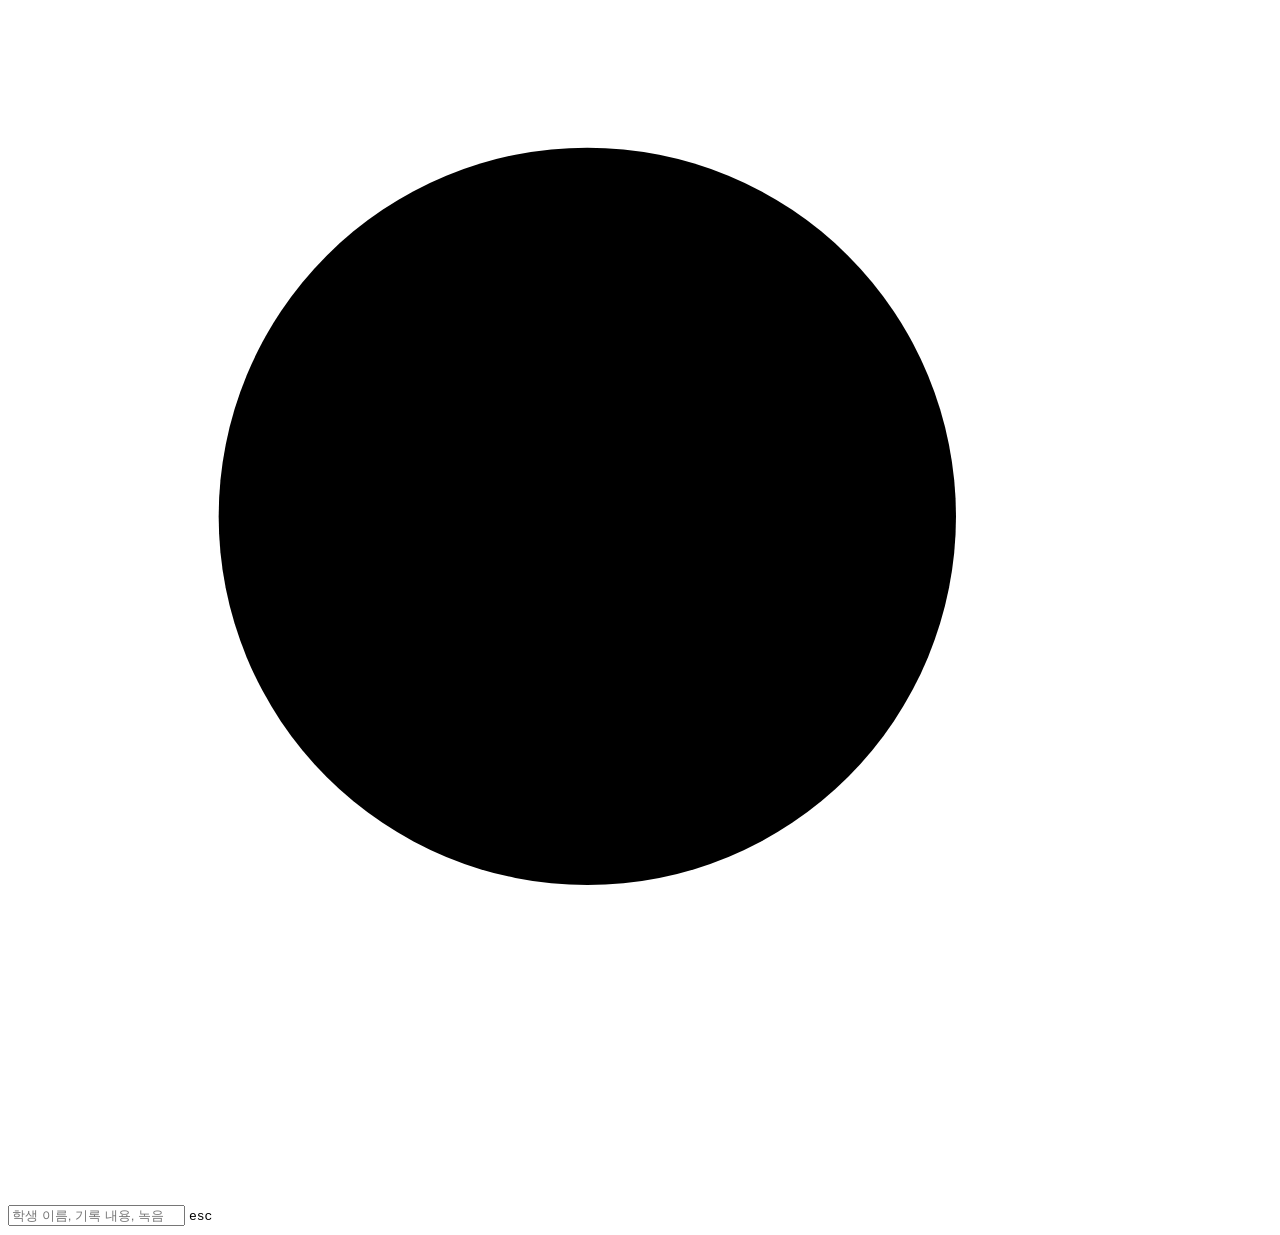
==== commit 6128f841: "컴퓨터 프로그램 색을 버터·남색으로, 사이드바 로고를 새 아이콘으로 (다크 모드는 남색 바탕) Co-Authored-By: Claude Opus 5.5 <noreply@anthro" ====
--- a/app/static/index.html
+++ b/app/static/index.html
@@ -5,9 +5,11 @@
 <meta name="viewport" content="width=device-width, initial-scale=1">
 <title>쓰담</title>
 <link rel="stylesheet" href="/style.css">
-<link rel="icon" href="/icon-192.png">
+<link rel="icon" href="/icon-192.png" media="(prefers-color-scheme: light)">
+<link rel="icon" href="/icon-dark-192.png" media="(prefers-color-scheme: dark)">
 <link rel="manifest" href="/manifest.json">
-<meta name="theme-color" content="#5B7CFA">
+<meta name="theme-color" content="#FFE08A" media="(prefers-color-scheme: light)">
+<meta name="theme-color" content="#14172E" media="(prefers-color-scheme: dark)">
 <meta name="color-scheme" content="light dark">
 </head>
 <body>
@@ -15,12 +17,10 @@
 <div class="layout">
   <aside class="sidebar" aria-label="메뉴">
     <a class="brand" href="#/" data-home="1" aria-label="쓰담 홈으로">
-      <svg class="mascot" viewBox="0 0 48 48" aria-hidden="true" focusable="false">
-        <defs><linearGradient id="mg" x1="0" y1="0" x2="1" y2="1"><stop offset="0" stop-color="#5B7CFA"/><stop offset="1" stop-color="#9B8CF5"/></linearGradient></defs>
-        <path d="M24 5c10.5 0 19 7.2 19 16.2S34.5 37.4 24 37.4c-1.6 0-3.1-.2-4.6-.5L11 42.6c-.9.6-2-.2-1.7-1.2l1.8-6.3C7.4 32.2 5 27 5 21.2 5 12.2 13.5 5 24 5z" fill="url(#mg)"/>
-        <circle cx="17.5" cy="20.5" r="2.6" fill="#fff"/><circle cx="30.5" cy="20.5" r="2.6" fill="#fff"/>
-        <path d="M19.5 27c2.6 2.4 6.4 2.4 9 0" stroke="#fff" stroke-width="2.4" stroke-linecap="round" fill="none"/>
-        <circle cx="13" cy="26" r="2" fill="#FF8A73" opacity=".75"/><circle cx="35" cy="26" r="2" fill="#FF8A73" opacity=".75"/>
+      <svg class="mascot logo-mark" viewBox="0 0 1024 1024" aria-hidden="true" focusable="false">
+        <rect width="1024" height="1024" rx="230" fill="#FFE08A"/>
+        <g stroke="#2E3A8C" stroke-width="56" stroke-linecap="round" fill="none"><line x1="250" y1="440" x2="250" y2="584"/><line x1="330" y1="372" x2="330" y2="652"/><line x1="410" y1="420" x2="410" y2="604"/><path d="M490 400h230"/><path d="M490 512h290"/><path d="M490 624h180"/></g>
+        <circle cx="780" cy="624" r="34" fill="#FF7A6B"/>
       </svg>
       <span class="brand-text">쓰담<small>말로 담고, 글로 씁니다</small></span>
     </a>
@@ -51,6 +51,7 @@
   </aside>
   <div class="main-col">
     <div id="update-banner" class="update-banner hidden"></div>
+    <div id="plus-banner" class="update-banner hidden"></div>
     <div id="term-banner" class="term-banner hidden" role="status"></div>
     <a id="menu-home" class="menu-home hidden" href="#/"><svg viewBox="0 0 24 24" aria-hidden="true"><path d="M4 11.5 12 5l8 6.5V19a1.5 1.5 0 0 1-1.5 1.5H15v-5H9v5H5.5A1.5 1.5 0 0 1 4 19z"/></svg><span></span></a>
     <main id="view" class="main" tabindex="-1"></main>
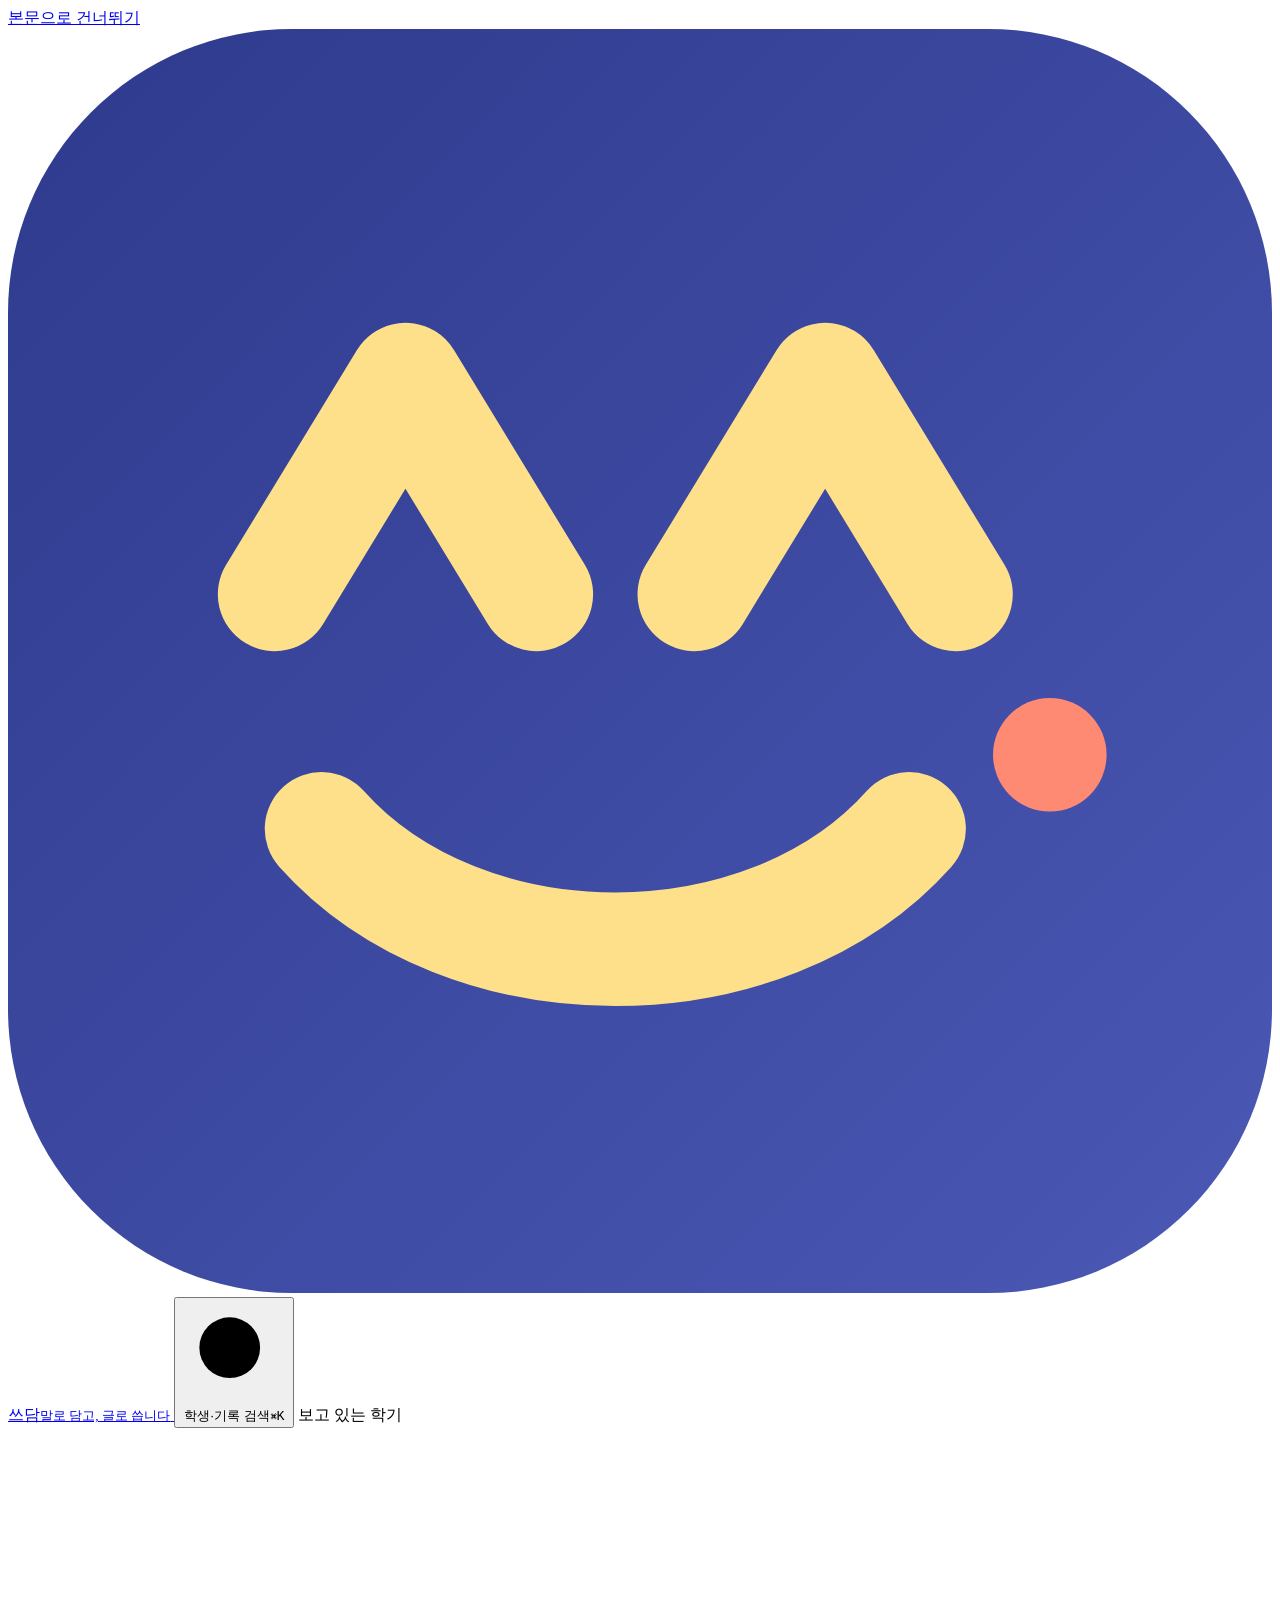
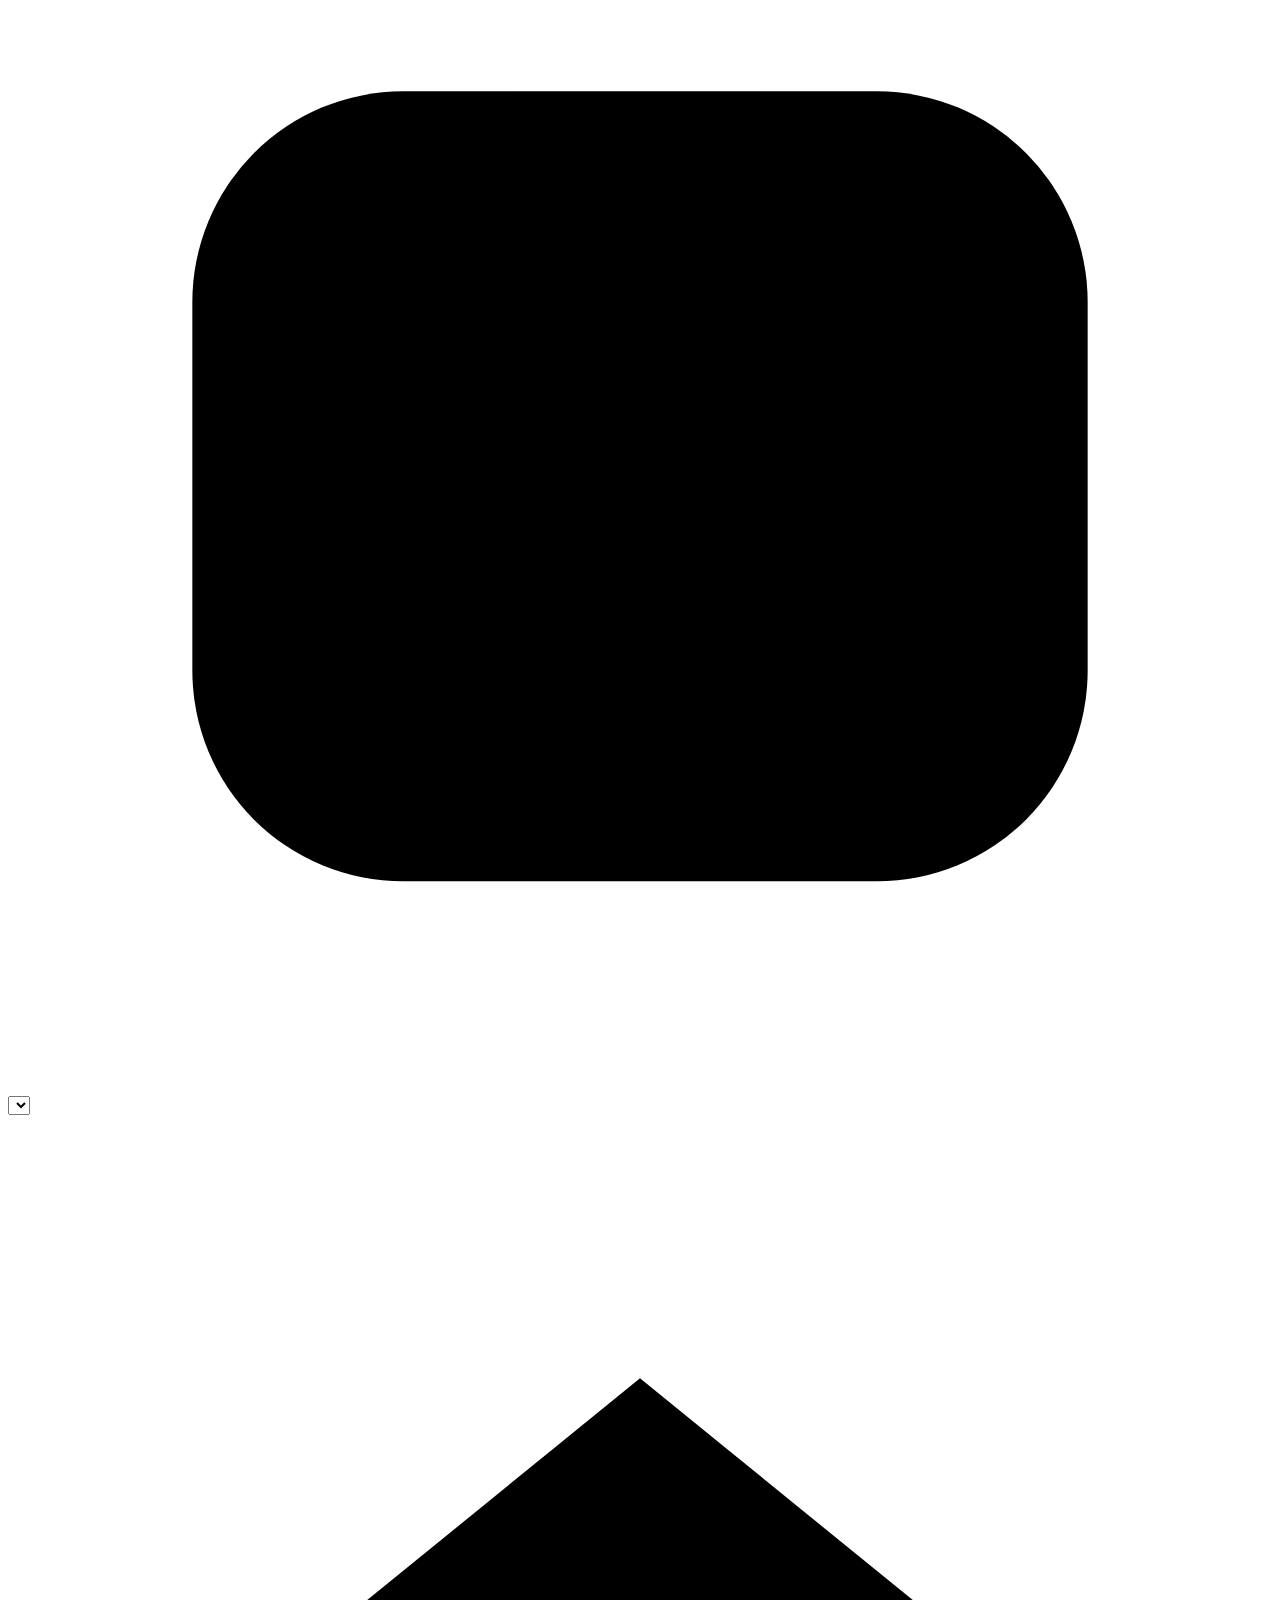
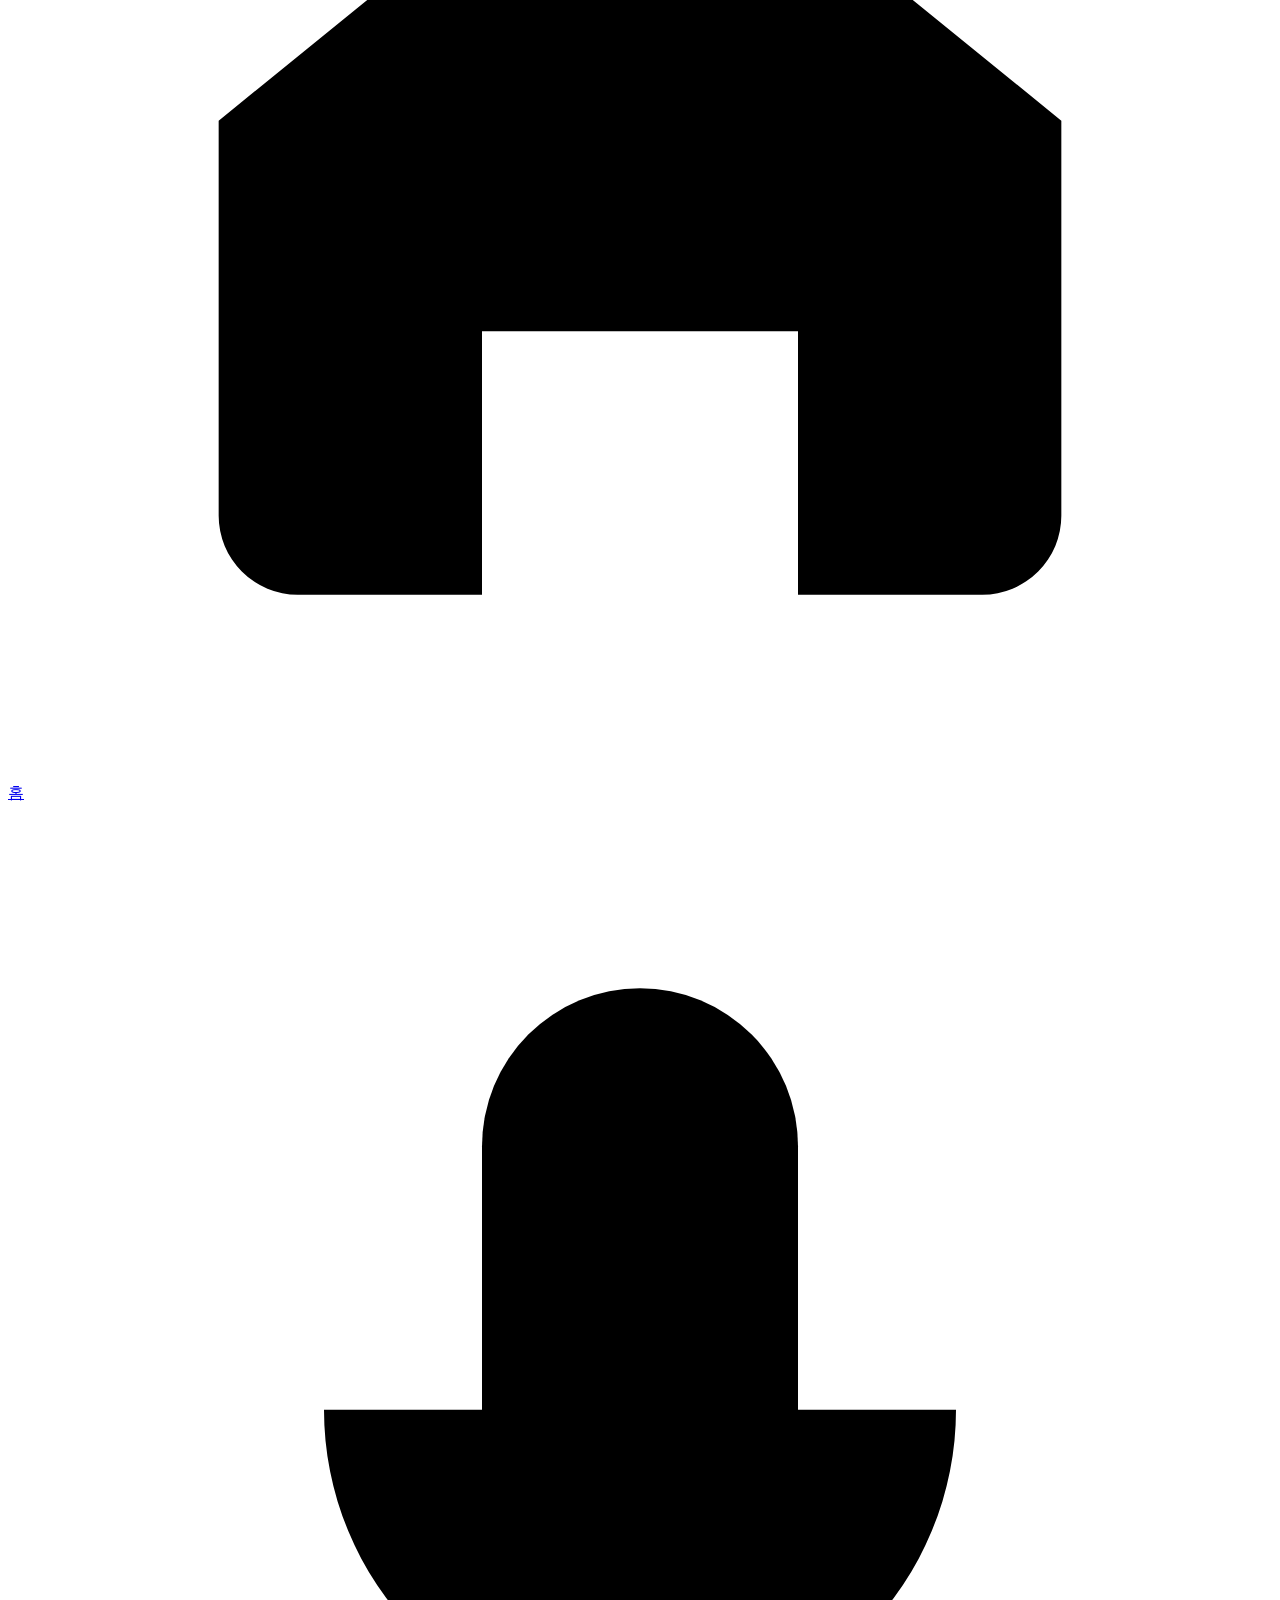
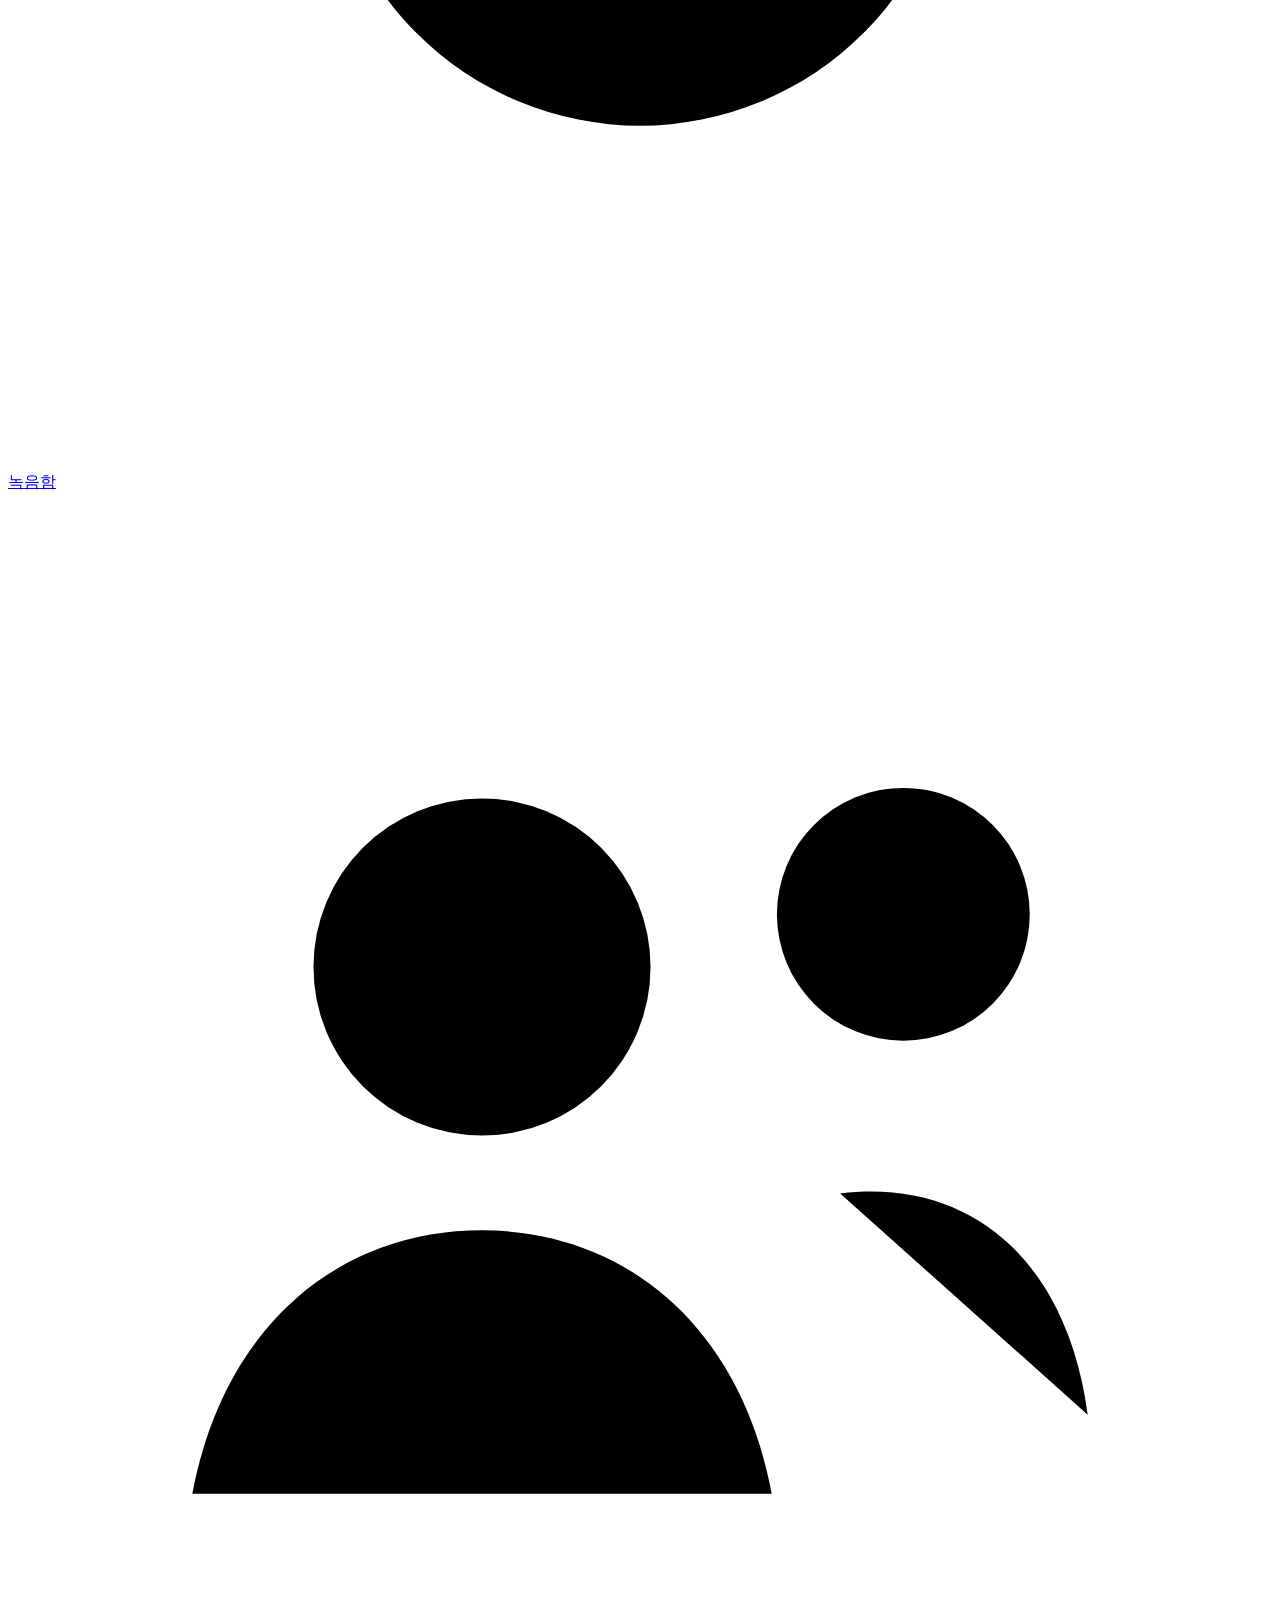
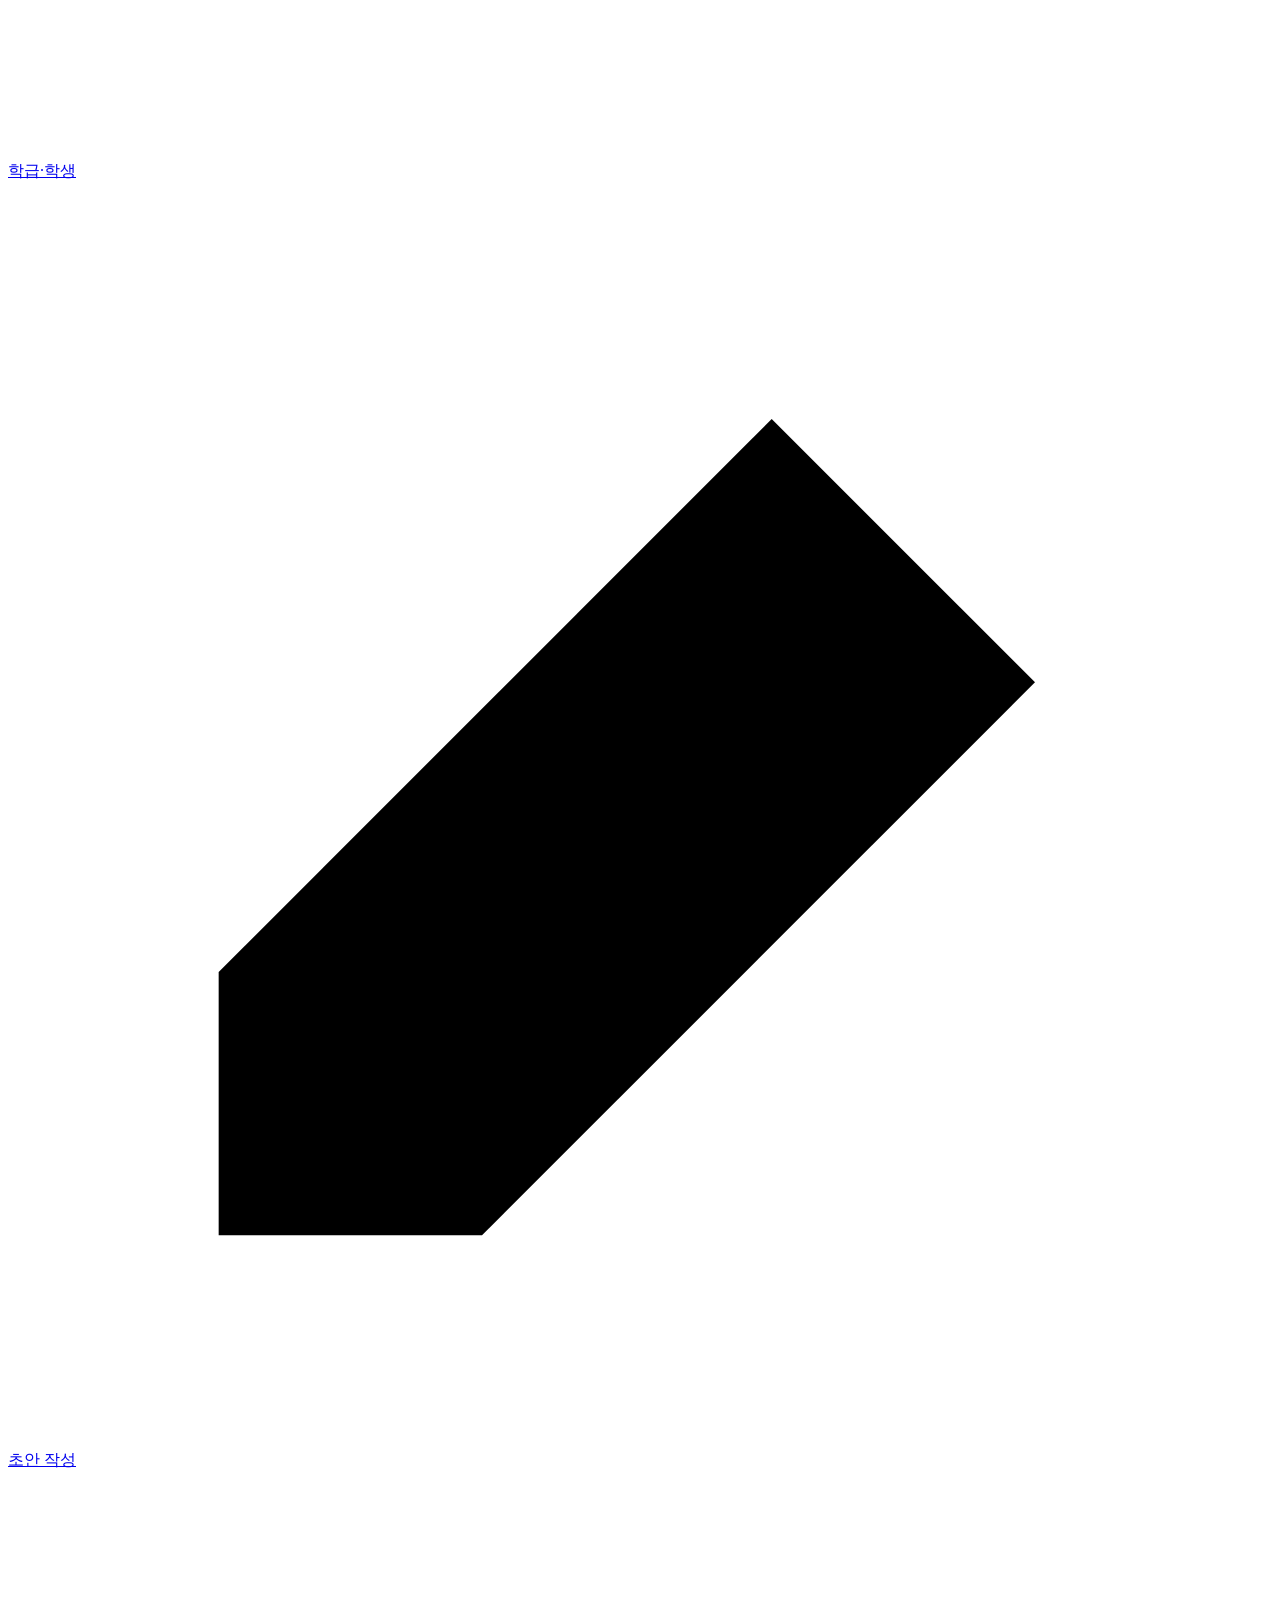
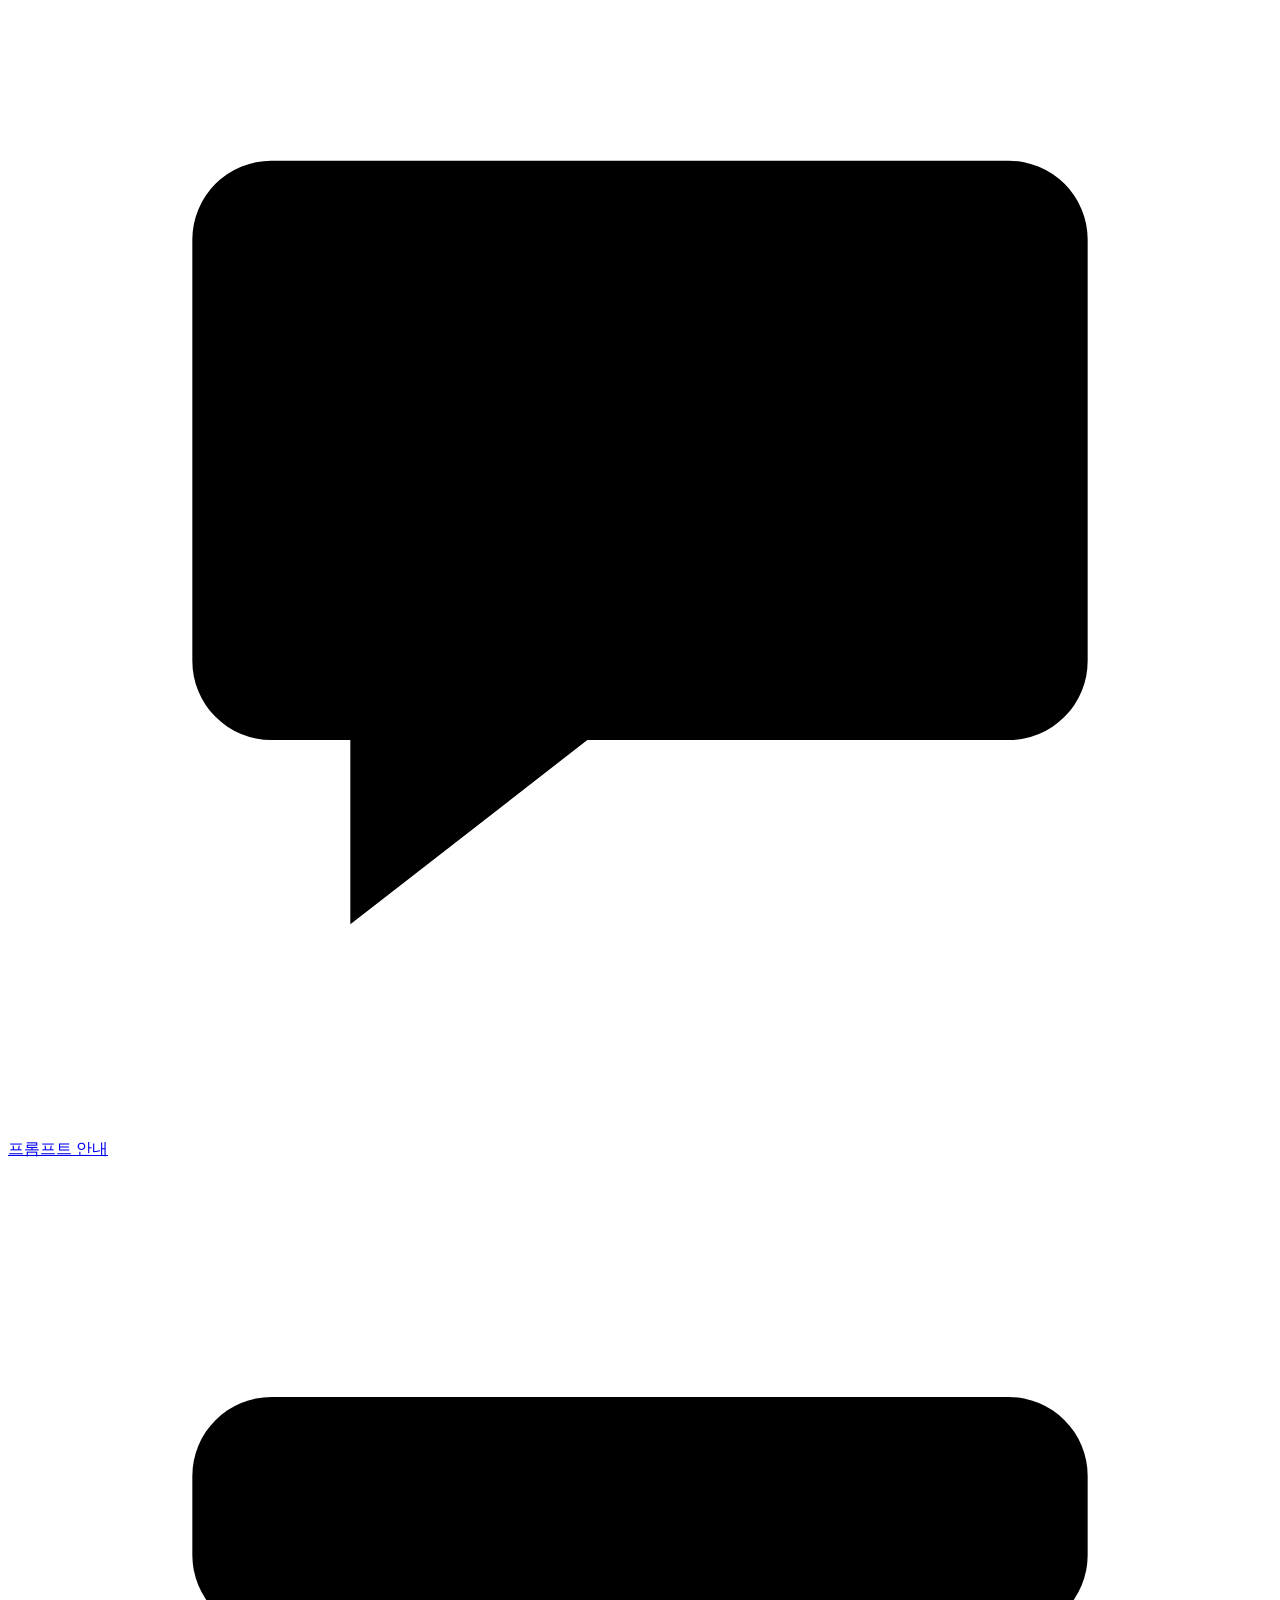
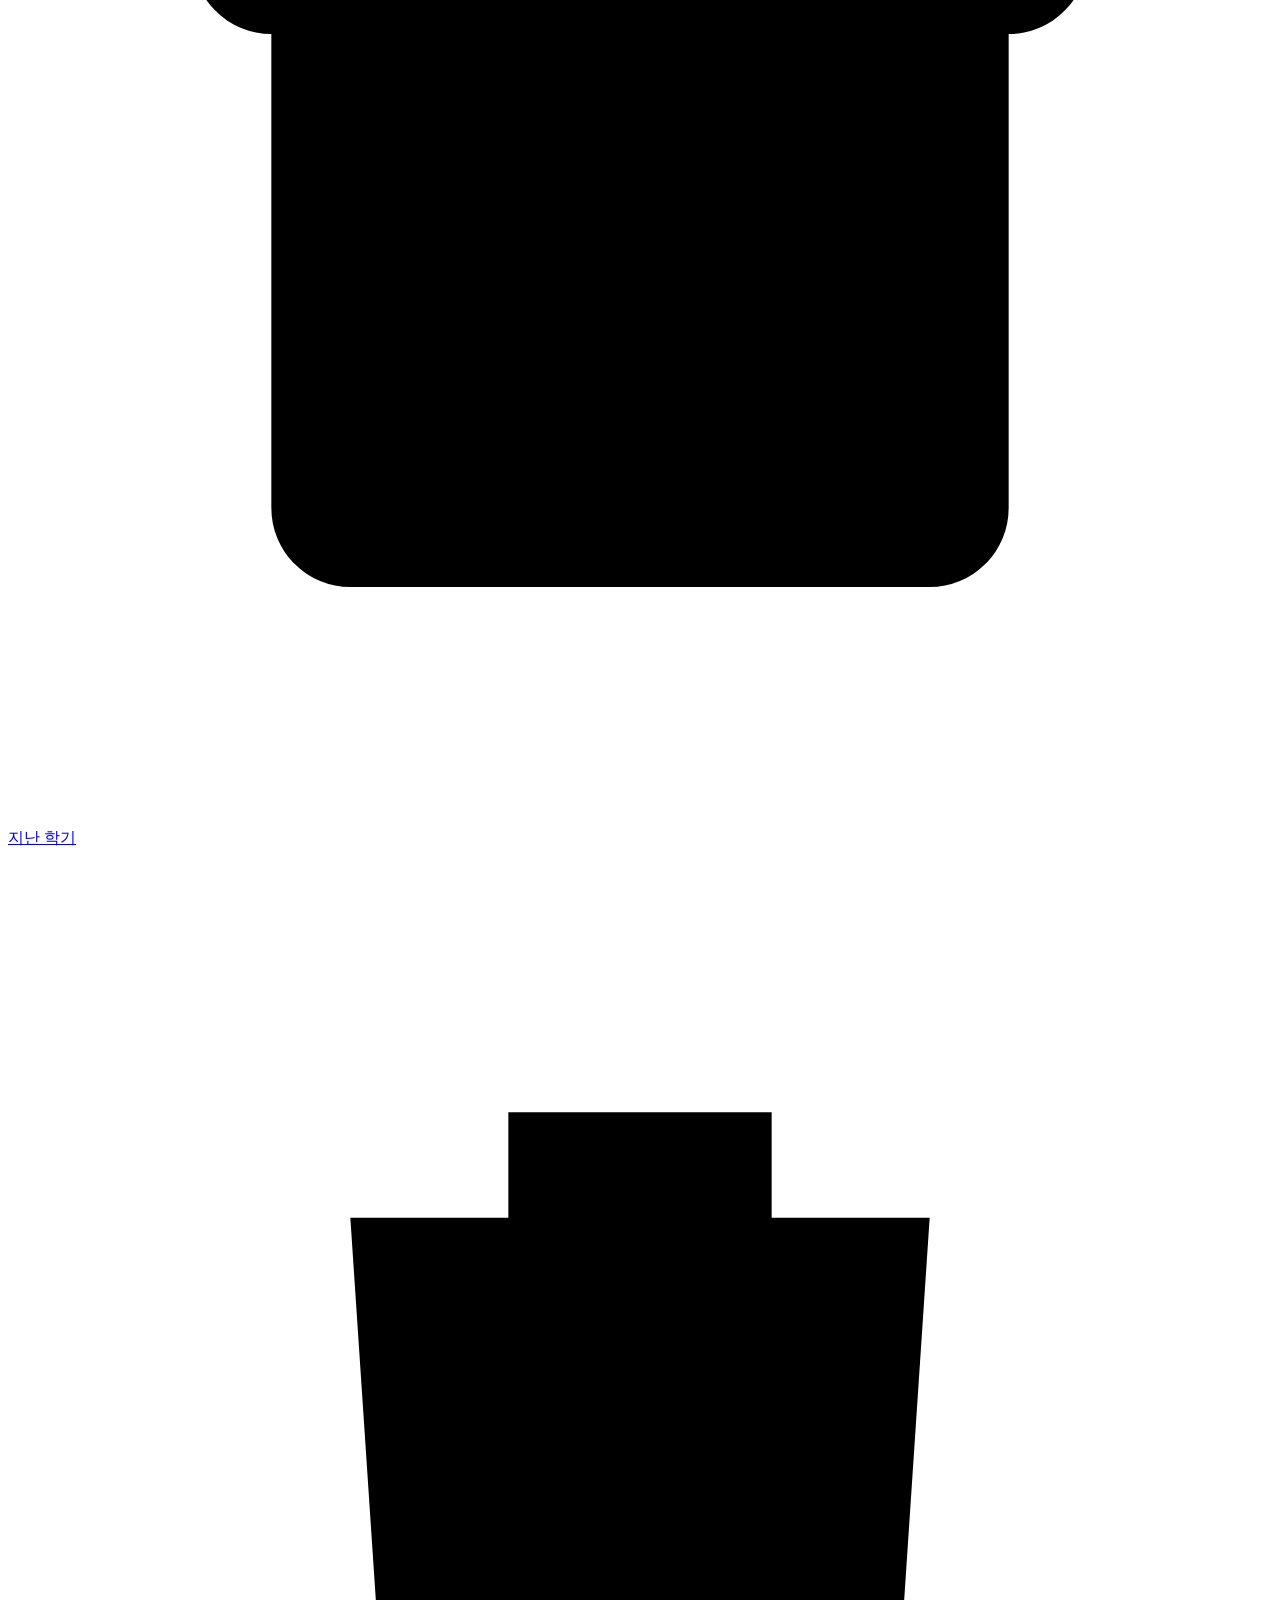
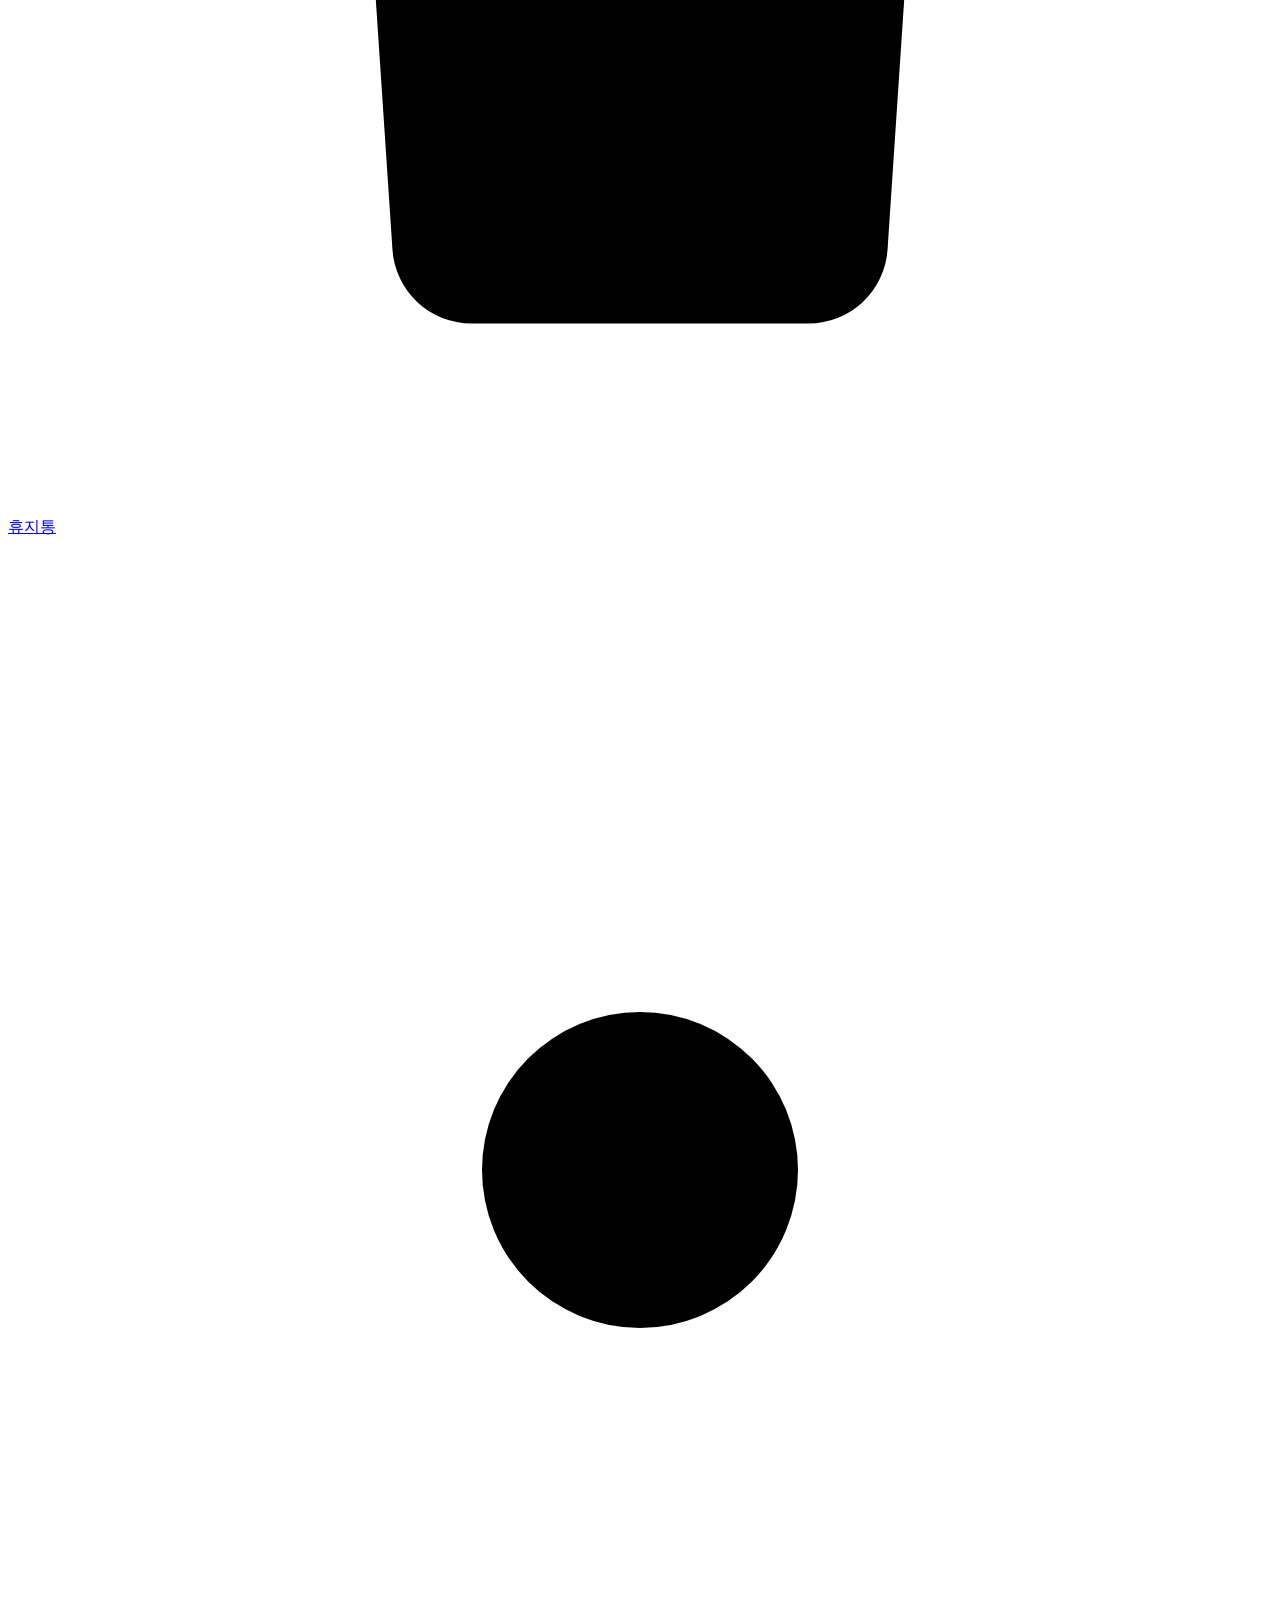
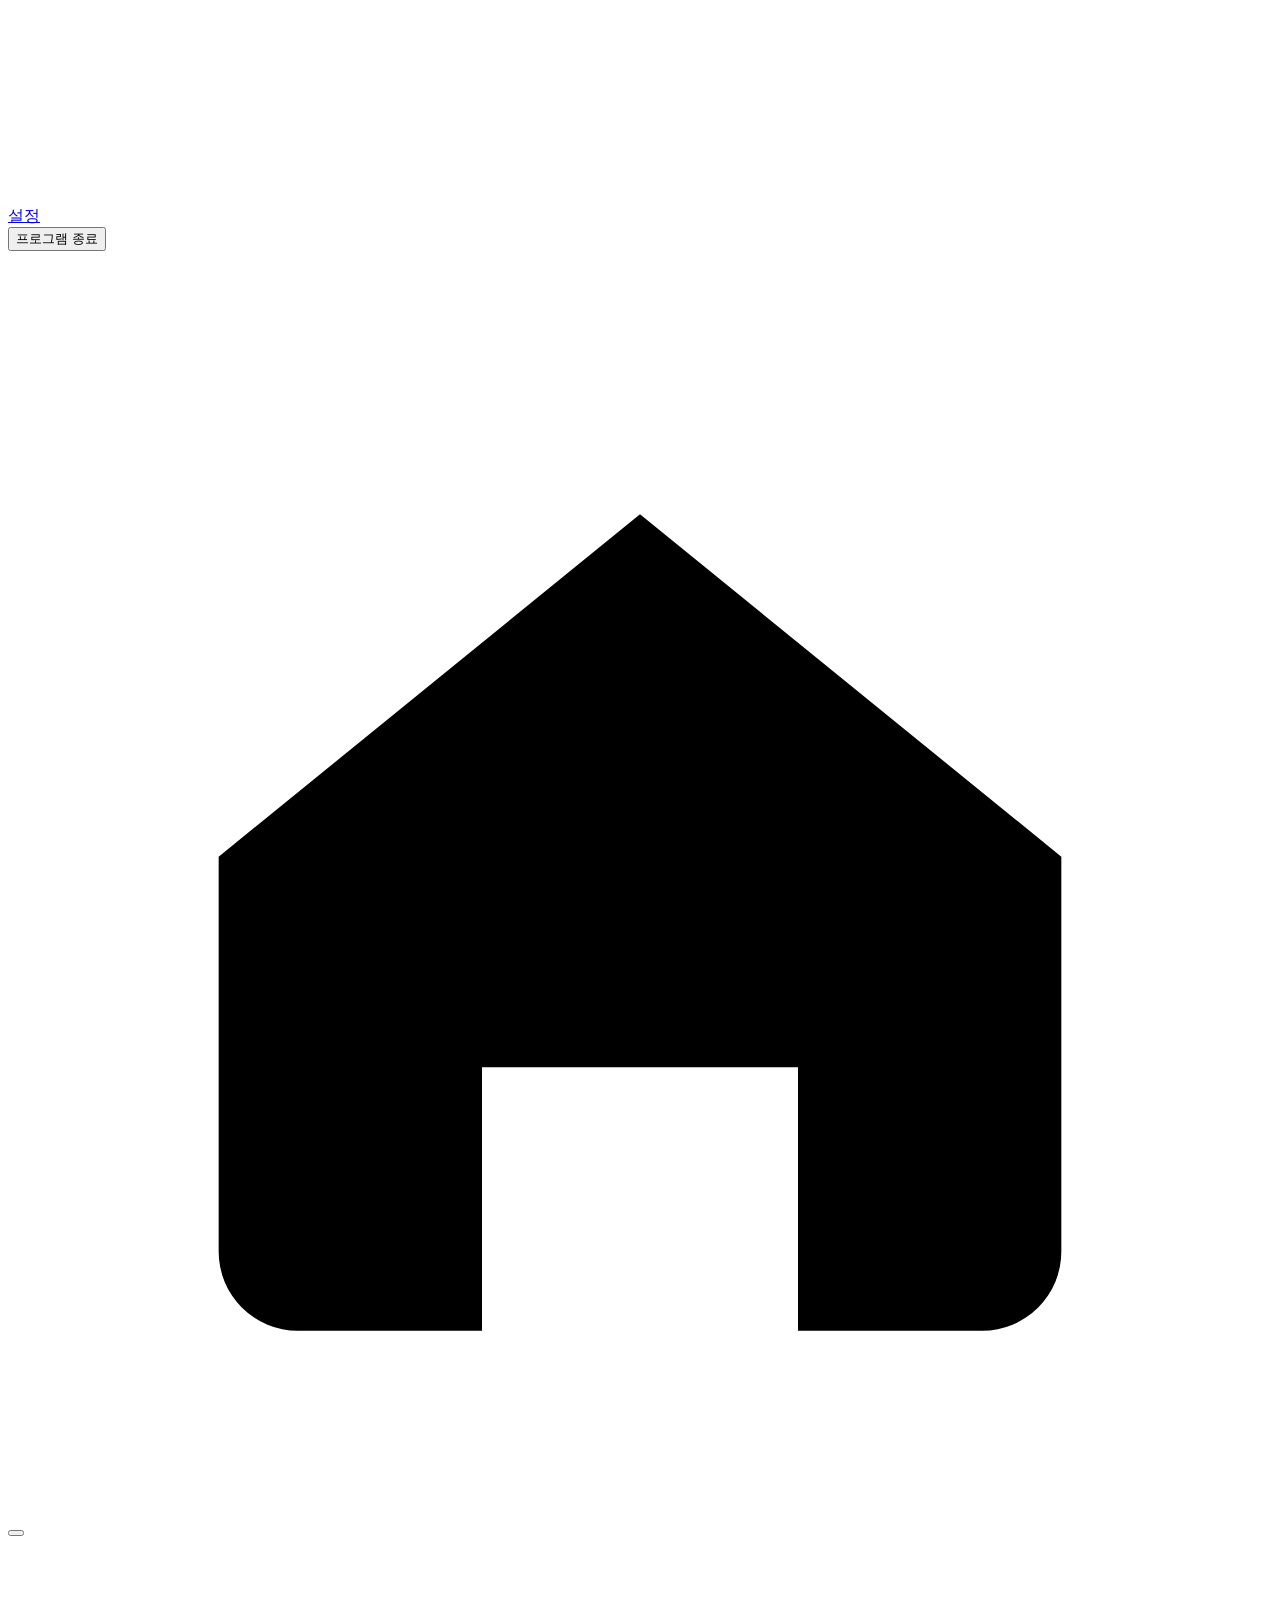
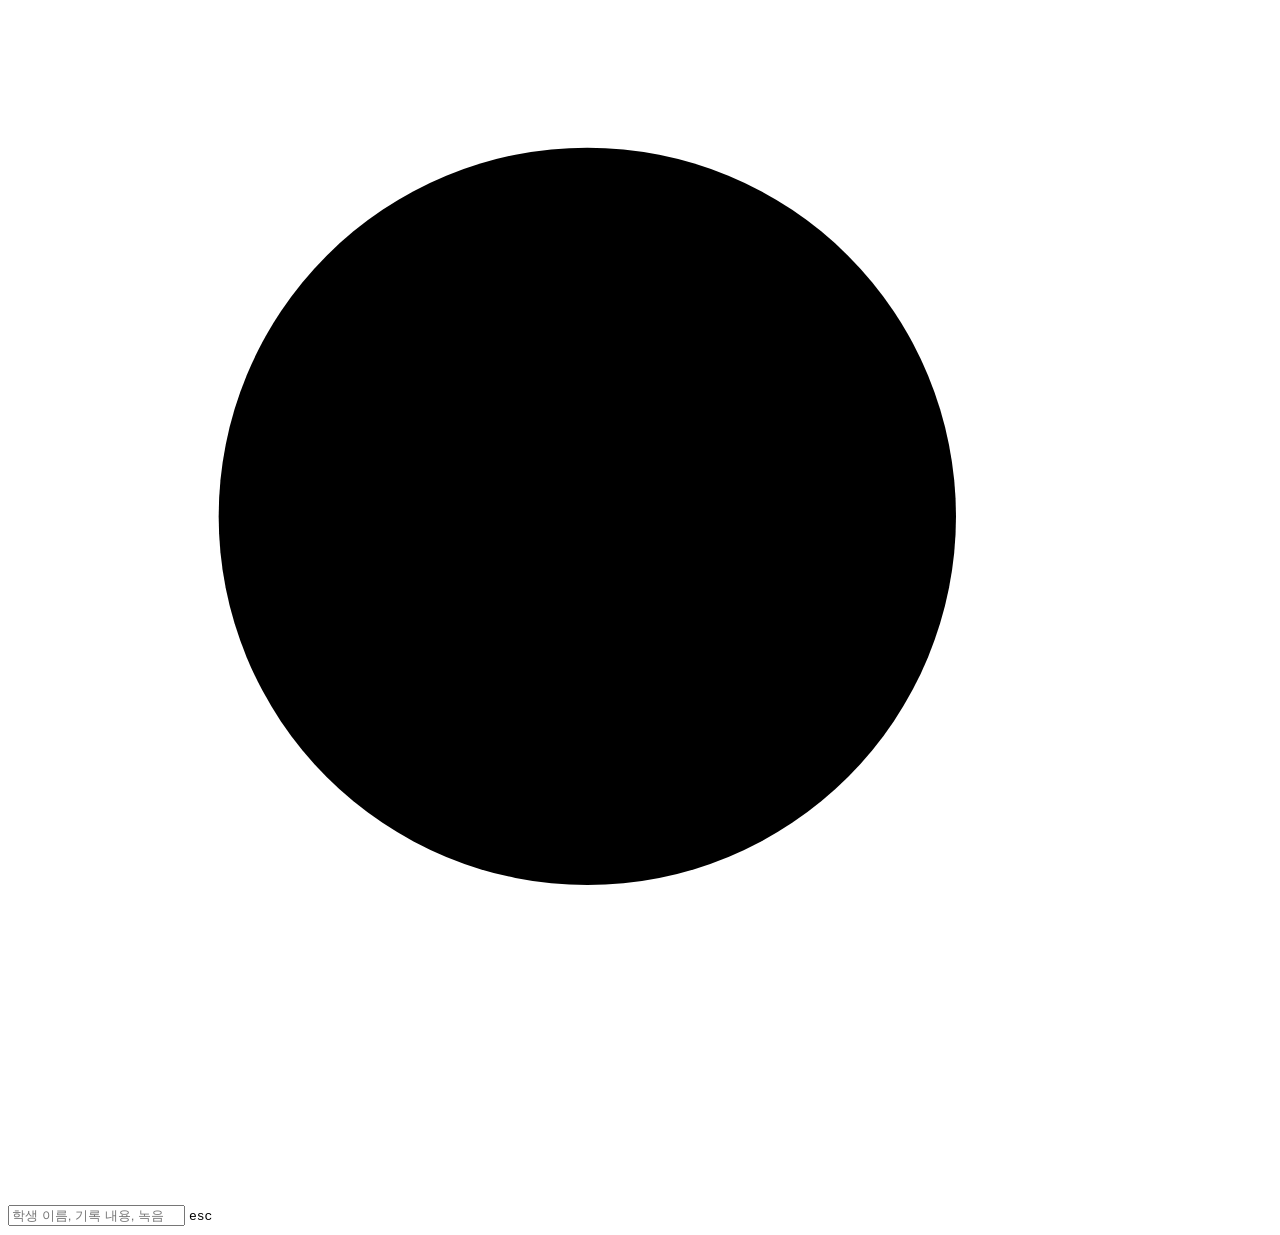
==== commit 7ac586f1: "새 로고 · 아이콘 「웃는 쓰」 (남색 바탕 · 버터 웃음) 글자 「쓰」의 ㅅㅅ이 눈웃음, ㅡ가 웃는 입이 되는 그림으로 바꿈. - 아이폰(밝게 · 어둡게 · 색조) · 워치 · " ====
--- a/app/static/index.html
+++ b/app/static/index.html
@@ -18,9 +18,9 @@
   <aside class="sidebar" aria-label="메뉴">
     <a class="brand" href="#/" data-home="1" aria-label="쓰담 홈으로">
       <svg class="mascot logo-mark" viewBox="0 0 1024 1024" aria-hidden="true" focusable="false">
-        <rect width="1024" height="1024" rx="230" fill="#FFE08A"/>
-        <g stroke="#2E3A8C" stroke-width="56" stroke-linecap="round" fill="none"><line x1="250" y1="440" x2="250" y2="584"/><line x1="330" y1="372" x2="330" y2="652"/><line x1="410" y1="420" x2="410" y2="604"/><path d="M490 400h230"/><path d="M490 512h290"/><path d="M490 624h180"/></g>
-        <circle cx="780" cy="624" r="34" fill="#FF7A6B"/>
+        <defs><linearGradient id="sd-logo-bg" x1="0" y1="0" x2="1" y2="1"><stop offset="0" stop-color="#2E3A8C"/><stop offset="1" stop-color="#4B58B5"/></linearGradient></defs>
+        <rect width="1024" height="1024" rx="230" fill="url(#sd-logo-bg)"/>
+        <g fill="none" stroke="#FFE08A" stroke-width="92" stroke-linecap="round" stroke-linejoin="round"><path d="M216 458 L322 284 L428 458"/><path d="M556 458 L662 284 L768 458"/><path d="M254 648 C370 778 614 778 730 648"/></g><circle cx="844" cy="588" r="46" fill="#FF8A73"/>
       </svg>
       <span class="brand-text">쓰담<small>말로 담고, 글로 씁니다</small></span>
     </a>
